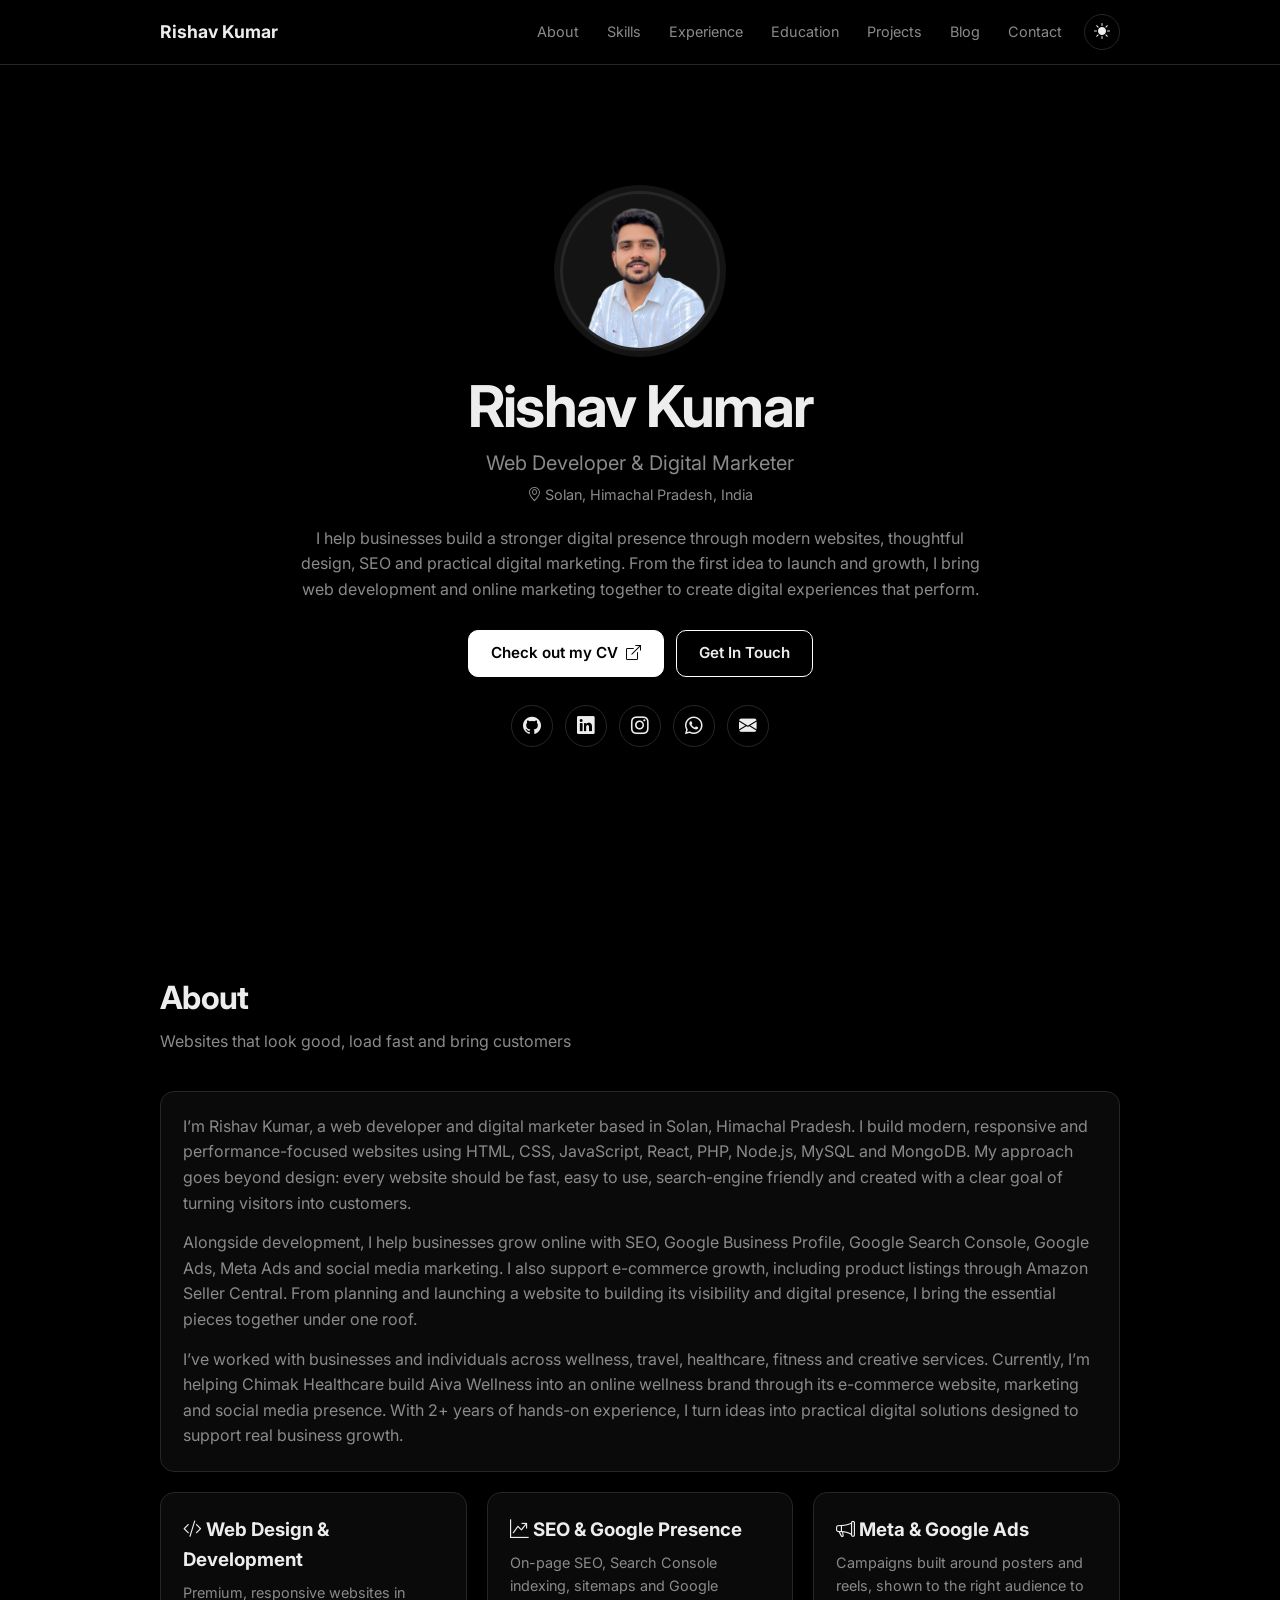
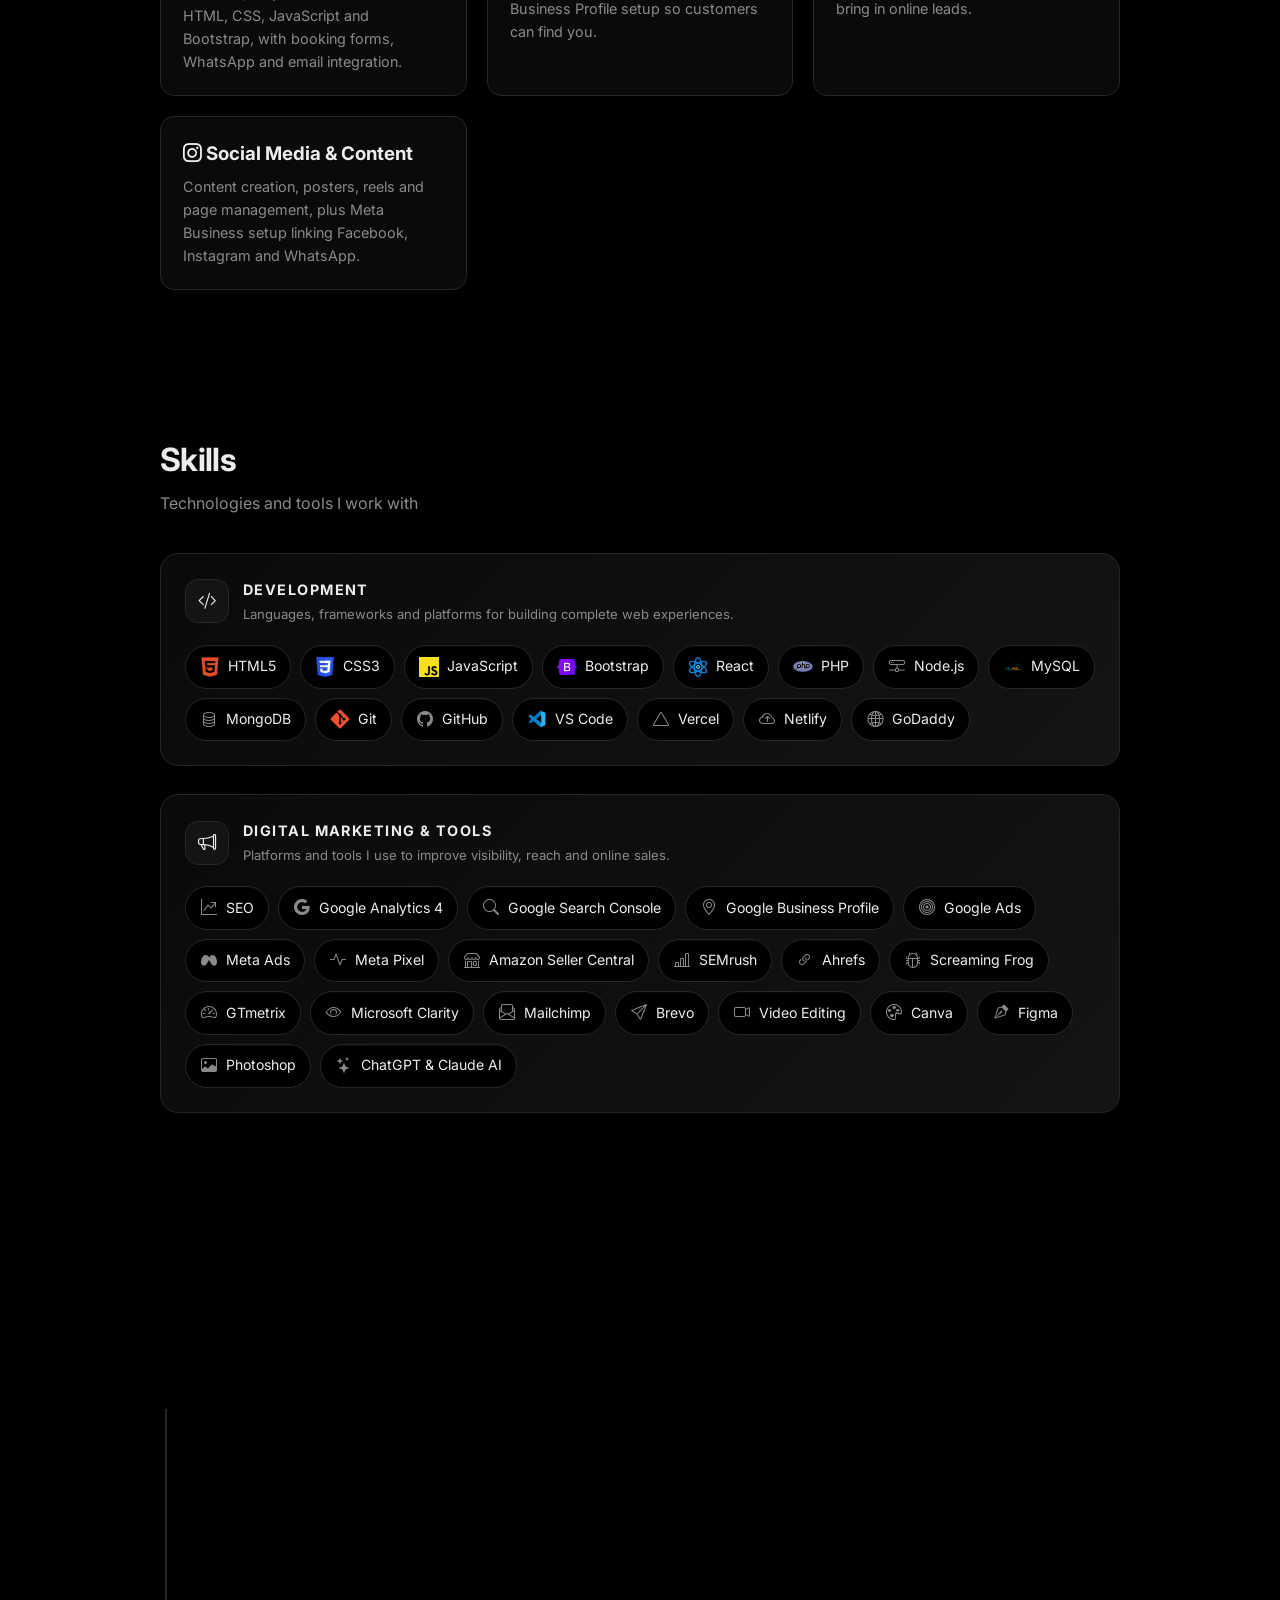
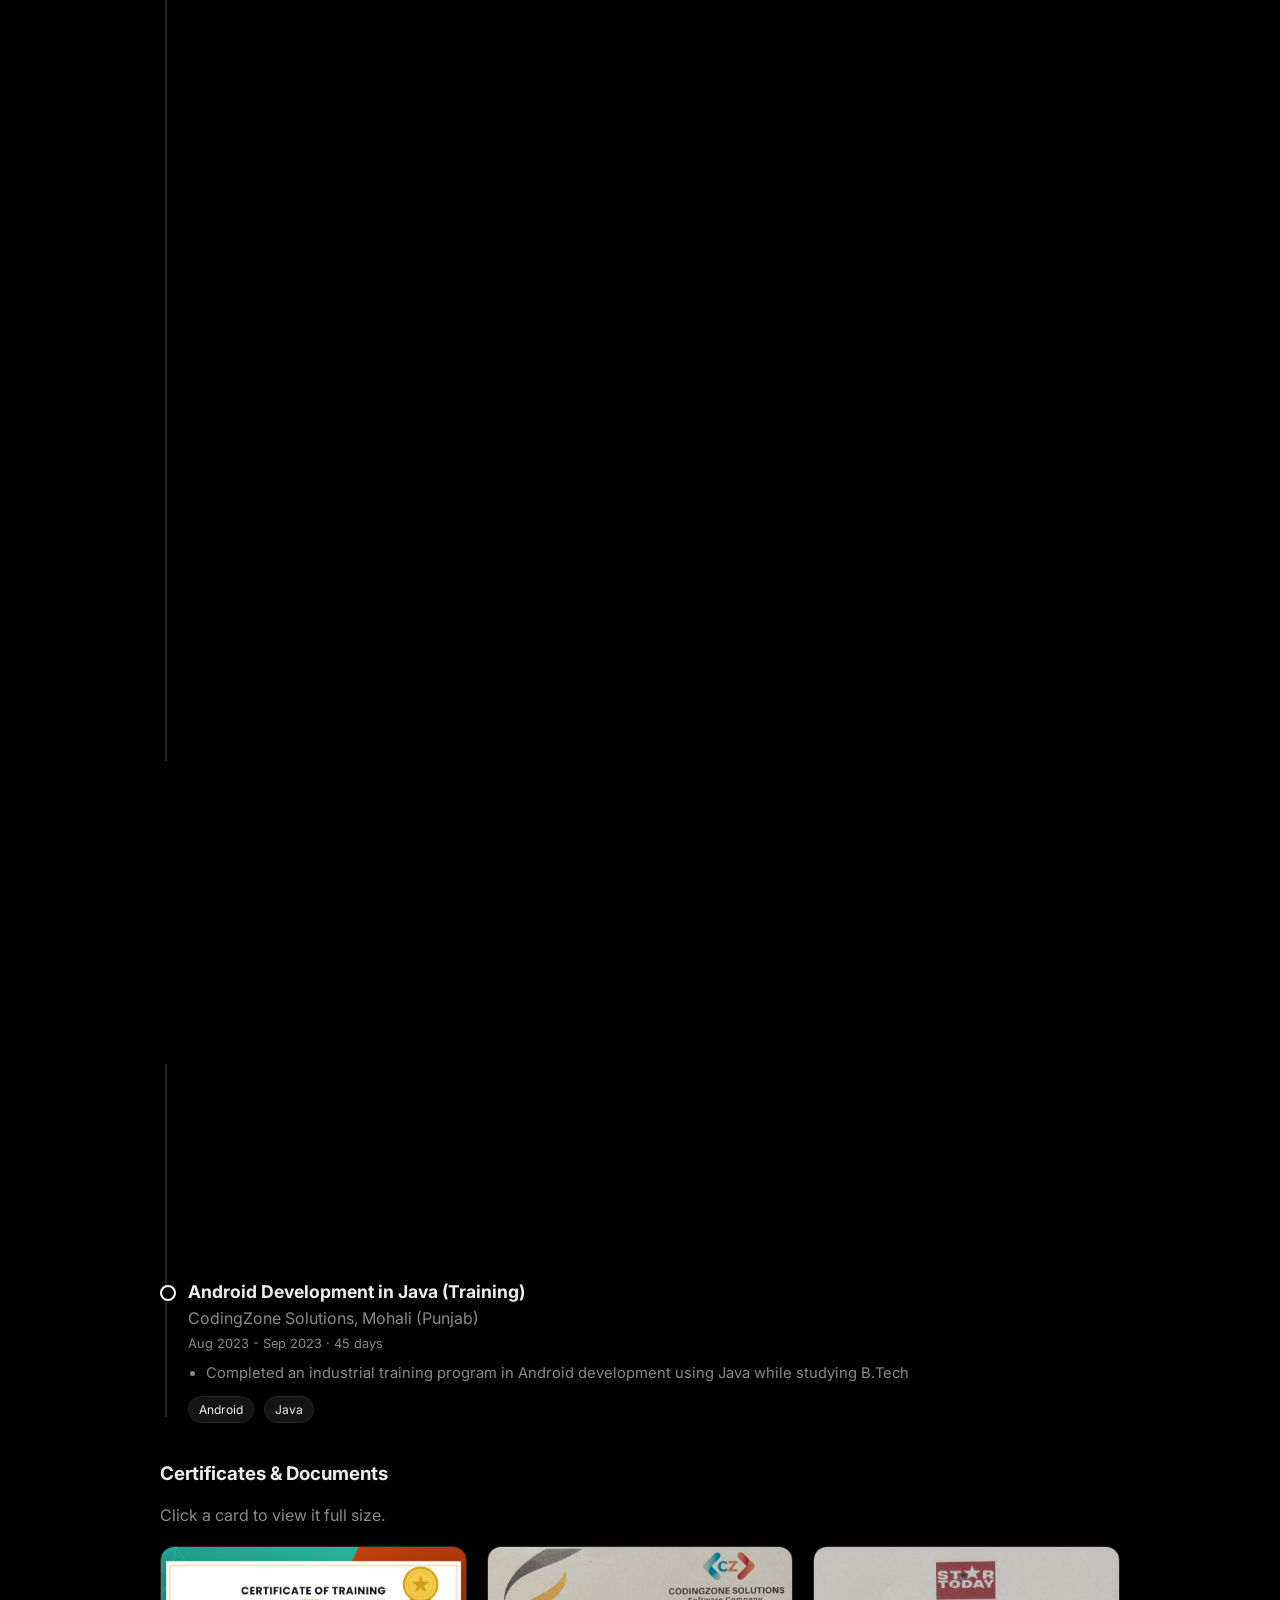
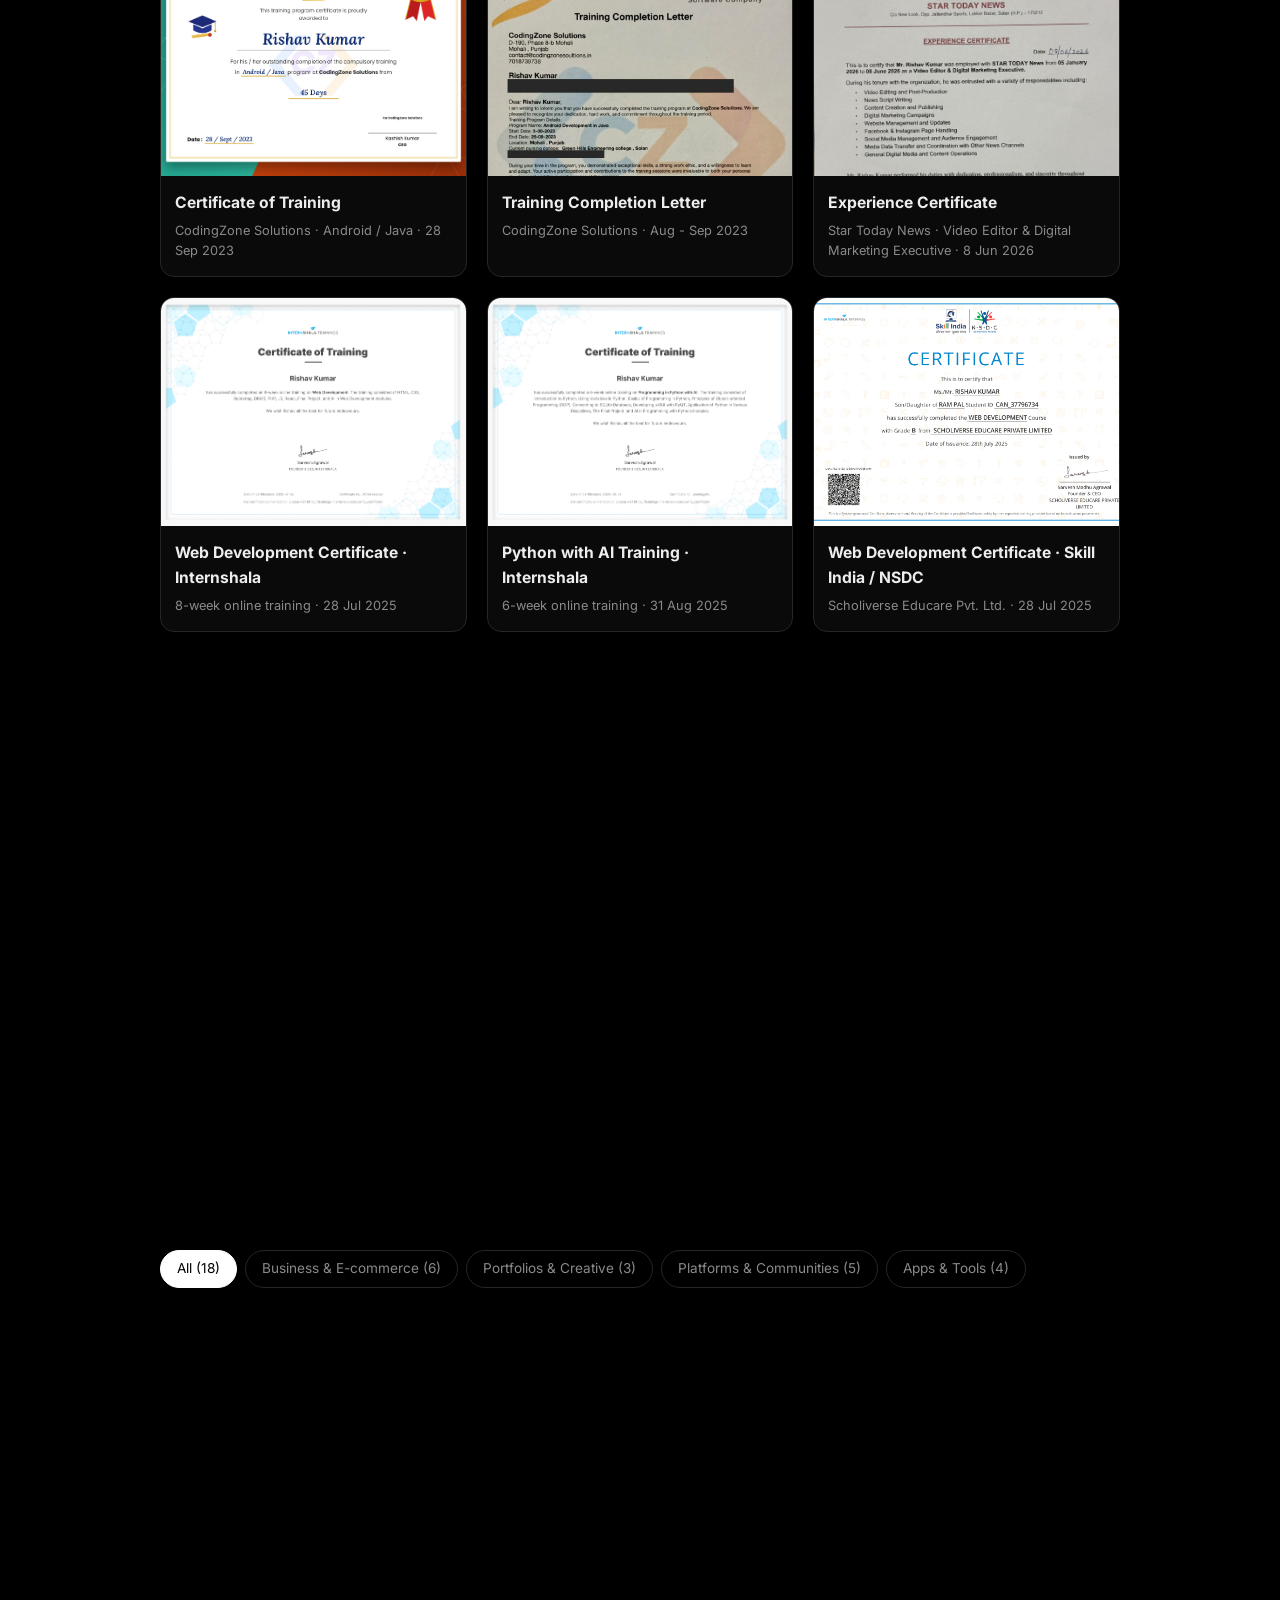
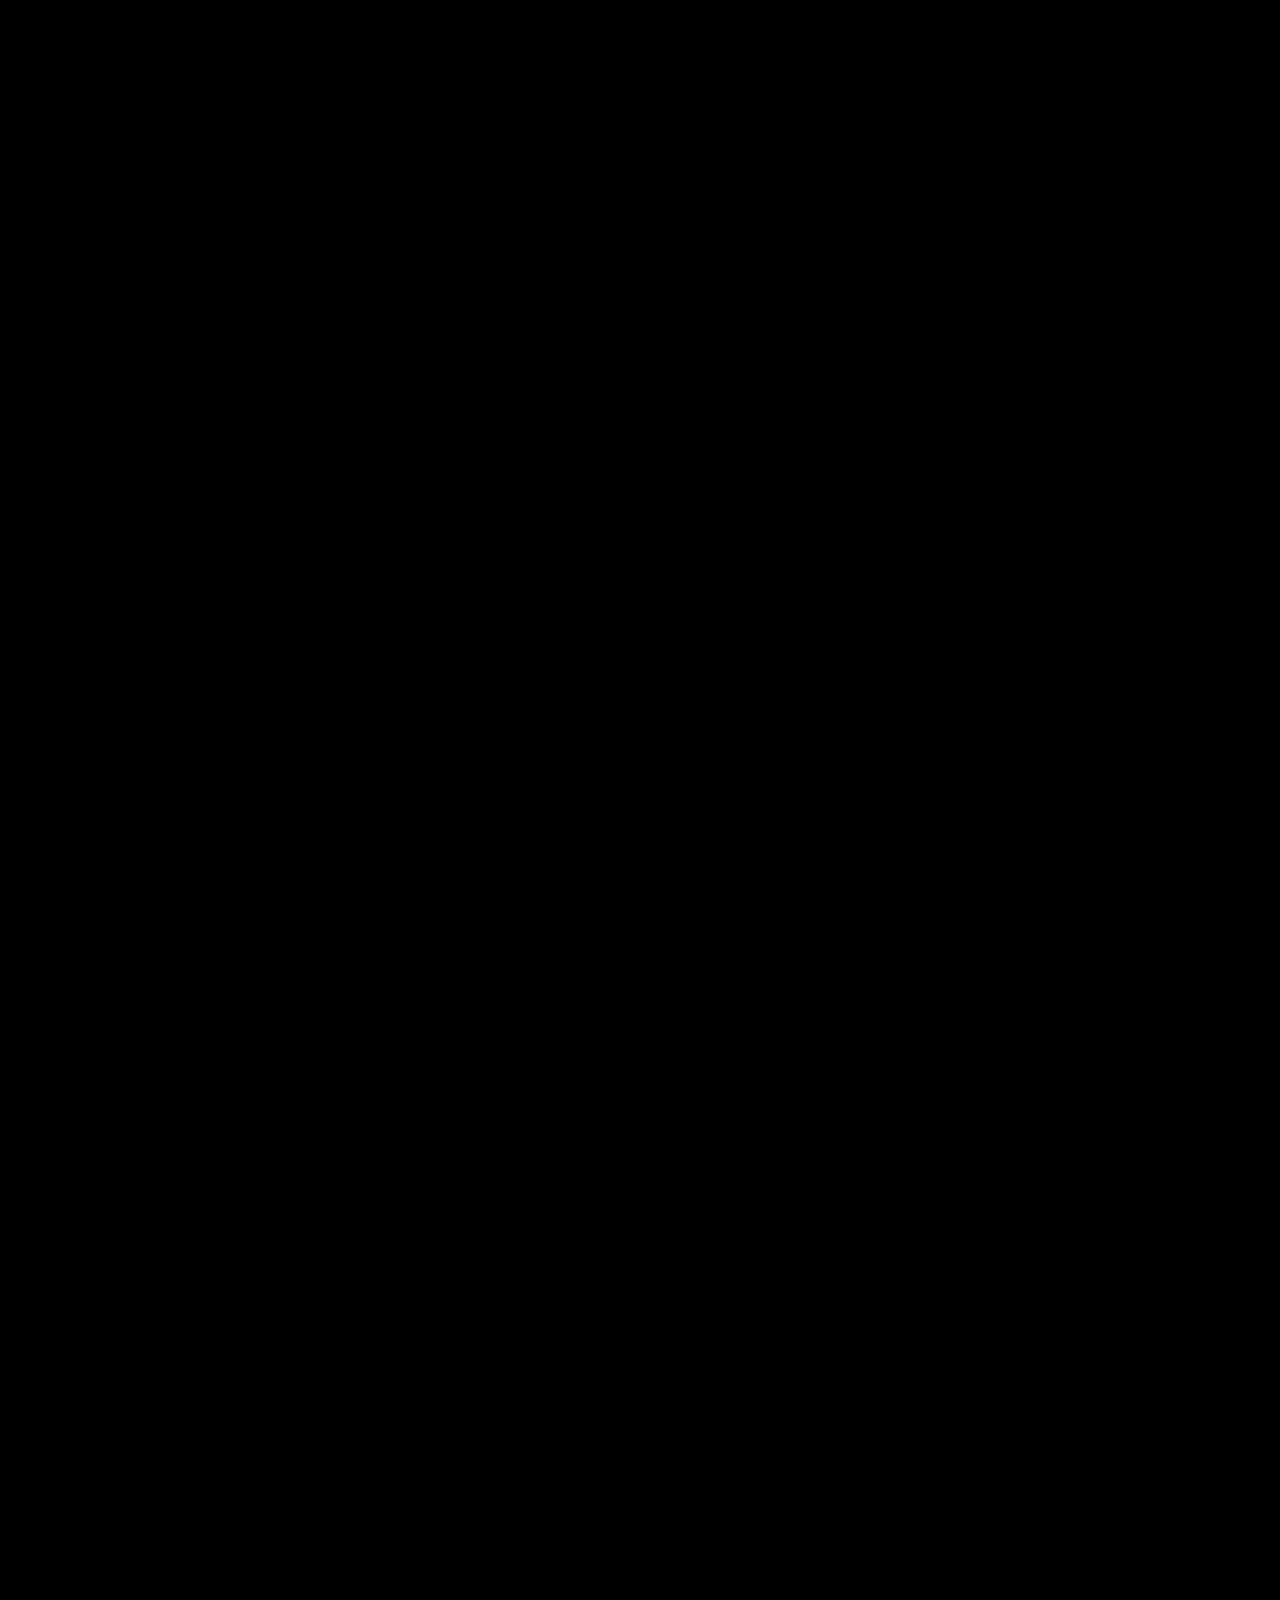
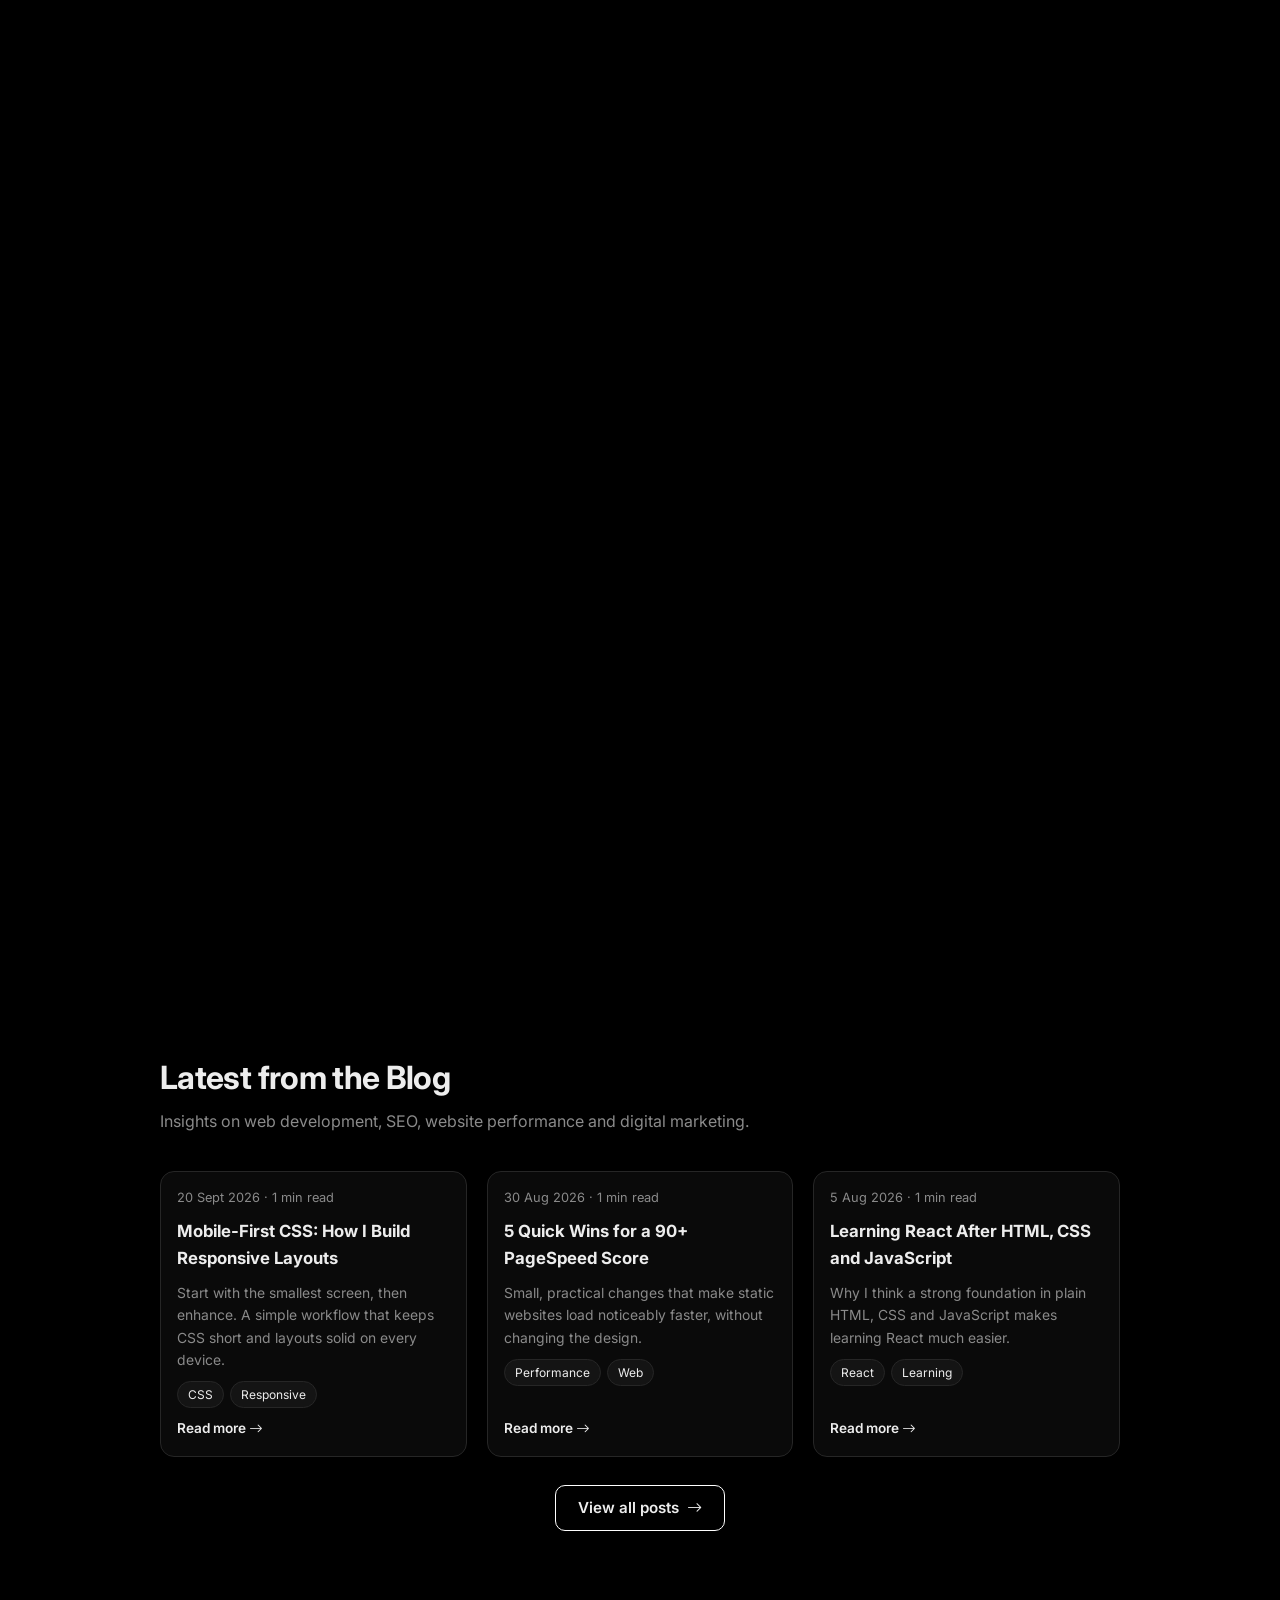
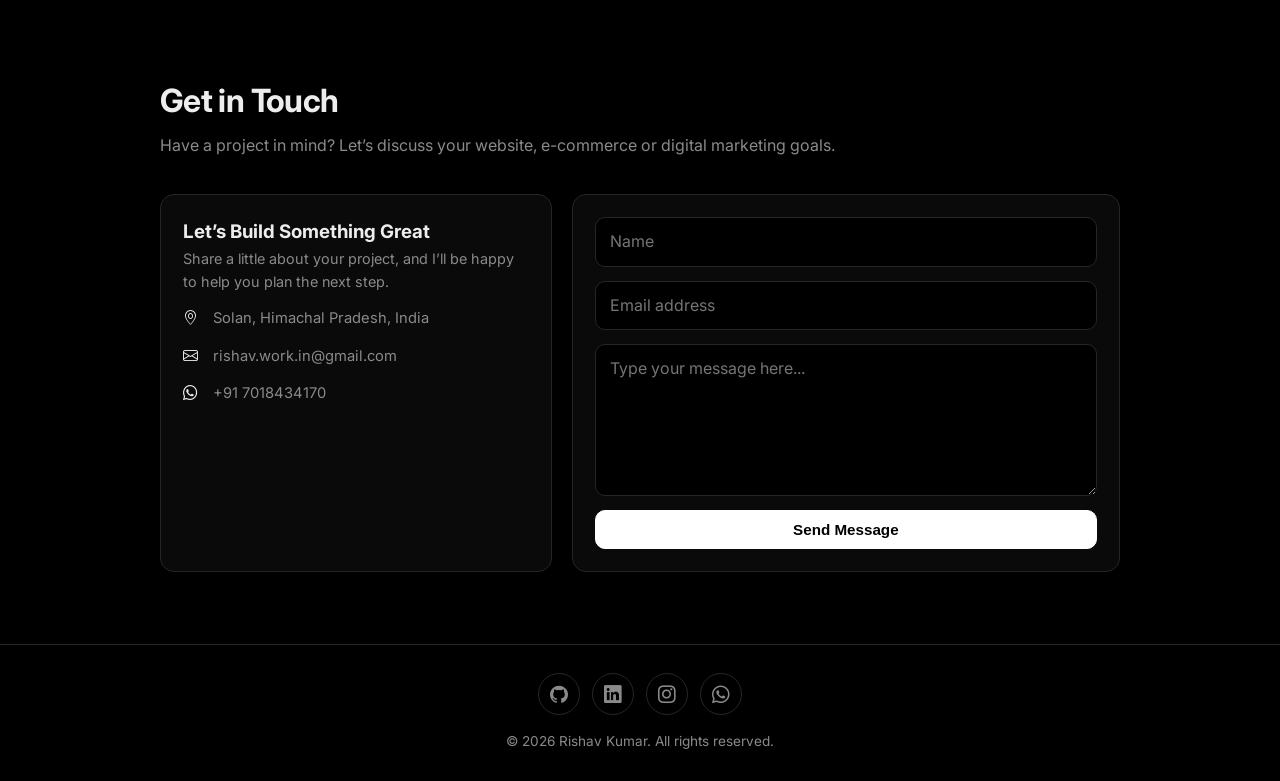
==== index.html @ fc3ae6fd "," ====
<!DOCTYPE html>
<html lang="en" data-theme="dark">
<head>
<meta charset="UTF-8">
<meta name="viewport" content="width=device-width, initial-scale=1">
<title>Rishav Kumar - Web Developer &amp; Digital Marketer</title>
<meta name="description" content="Rishav Kumar is a web developer and digital marketer in Solan, India, creating responsive websites, e-commerce stores, SEO strategies and digital campaigns that help businesses grow.">
<meta name="author" content="Rishav Kumar">
<meta property="og:title" content="Rishav Kumar - Web Developer &amp; Digital Marketer">
<meta property="og:description" content="Websites, SEO, Meta Ads and digital marketing for growing businesses. 15+ websites delivered with 90+ PageSpeed scores.">
<meta property="og:image" content="https://rishav-kumar-portfolio.netlify.app/imgs/portfolio-preview.png">
<meta property="og:type" content="website">
<link rel="icon" href="favicon.png">
<link rel="preconnect" href="https://fonts.googleapis.com">
<link href="https://fonts.googleapis.com/css2?family=Inter:wght@400;500;600;700&display=swap" rel="stylesheet">
<link rel="stylesheet" href="https://cdn.jsdelivr.net/npm/bootstrap-icons@1.13.1/font/bootstrap-icons.min.css">
<link rel="stylesheet" href="css/style.css">
</head>
<body>
<nav><div class="wrap">
  <a href="index.html" class="brand">Rishav Kumar</a>
  <div style="display:flex;gap:10px;align-items:center">
    <div class="links">
      <a href="index.html#about">About</a><a href="index.html#skills">Skills</a><a href="index.html#experience">Experience</a><a href="index.html#education">Education</a><a href="index.html#projects">Projects</a><a href="index.html#blog">Blog</a><a href="index.html#contact">Contact</a>
    </div>
    <button class="icon-btn" id="theme" aria-label="Toggle theme"></button>
    <button class="icon-btn burger" id="burger" aria-label="Menu"><i class="bi bi-list"></i></button>
  </div>
</div></nav>

<main>
<section id="home" class="hero"><div class="wrap">
  <img class="avatar rv" src="imgs/profile.png" alt="Rishav Kumar">
  <h1 class="rv">Rishav Kumar</h1>
  <p class="role rv">Web Developer &amp; Digital Marketer</p>
  <p class="loc rv"><i class="bi bi-geo-alt"></i> Solan, Himachal Pradesh, India</p>
  <p class="bio rv">I help businesses build a stronger digital presence through modern websites, thoughtful design, SEO and practical digital marketing. From the first idea to launch and growth, I bring web development and online marketing together to create digital experiences that perform.</p>
  <div class="btns rv"><a class="btn fill" href="pdf/Rishav_CV.pdf" target="_blank" rel="noopener">Check out my CV <i class="bi bi-box-arrow-up-right"></i></a><a class="btn" href="#contact">Get In Touch</a></div>
  <div class="socials rv">
    <a href="https://github.com/Rishabh0770" target="_blank" rel="noopener" title="GitHub"><i class="bi bi-github"></i></a>
    <a href="https://www.linkedin.com/in/rishabh-verma-0484r/" target="_blank" rel="noopener" title="LinkedIn"><i class="bi bi-linkedin"></i></a>
    <a href="https://www.instagram.com/rishav.kumar.o7/" target="_blank" rel="noopener" title="Instagram"><i class="bi bi-instagram"></i></a>
    <a href="https://wa.me/917018434170" target="_blank" rel="noopener" title="WhatsApp"><i class="bi bi-whatsapp"></i></a>
    <a href="mailto:rishav.work.in@gmail.com" title="Email"><i class="bi bi-envelope-fill"></i></a>
  </div>
</div></section>

<section id="about"><div class="wrap">
  <h2 class="title rv">About</h2><p class="sub rv">Websites that look good, load fast and bring customers</p>
  <div class="box rv"><p style="color:var(--mut)">I’m Rishav Kumar, a web developer and digital marketer based in Solan, Himachal Pradesh. I build modern, responsive and performance-focused websites using HTML, CSS, JavaScript, React, PHP, Node.js, MySQL and MongoDB. My approach goes beyond design: every website should be fast, easy to use, search-engine friendly and created with a clear goal of turning visitors into customers.</p>
  <p style="color:var(--mut);margin-top:14px">Alongside development, I help businesses grow online with SEO, Google Business Profile, Google Search Console, Google Ads, Meta Ads and social media marketing. I also support e-commerce growth, including product listings through Amazon Seller Central. From planning and launching a website to building its visibility and digital presence, I bring the essential pieces together under one roof.</p>
  <p style="color:var(--mut);margin-top:14px">I’ve worked with businesses and individuals across wellness, travel, healthcare, fitness and creative services. Currently, I’m helping Chimak Healthcare build Aiva Wellness into an online wellness brand through its e-commerce website, marketing and social media presence. With 2+ years of hands-on experience, I turn ideas into practical digital solutions designed to support real business growth.</p></div>
  <div class="grid rv" style="margin-top:20px">
    <div class="box"><h3><i class="bi bi-code-slash"></i> Web Design &amp; Development</h3><p style="color:var(--mut);font-size:.9rem;margin-top:6px">Premium, responsive websites in HTML, CSS, JavaScript and Bootstrap, with booking forms, WhatsApp and email integration.</p></div>
    <div class="box"><h3><i class="bi bi-graph-up-arrow"></i> SEO &amp; Google Presence</h3><p style="color:var(--mut);font-size:.9rem;margin-top:6px">On-page SEO, Search Console indexing, sitemaps and Google Business Profile setup so customers can find you.</p></div>
    <div class="box"><h3><i class="bi bi-megaphone"></i> Meta &amp; Google Ads</h3><p style="color:var(--mut);font-size:.9rem;margin-top:6px">Campaigns built around posters and reels, shown to the right audience to bring in online leads.</p></div>
    <div class="box"><h3><i class="bi bi-instagram"></i> Social Media &amp; Content</h3><p style="color:var(--mut);font-size:.9rem;margin-top:6px">Content creation, posters, reels and page management, plus Meta Business setup linking Facebook, Instagram and WhatsApp.</p></div>
  </div>
</div></section>

<section id="skills"><div class="wrap">
  <h2 class="title rv">Skills</h2><p class="sub rv">Technologies and tools I work with</p>
  <div class="skillgrp rv box"><div class="skill-heading"><span class="skill-icon"><i class="bi bi-code-slash"></i></span><div><h3>Development</h3><p>Languages, frameworks and platforms for building complete web experiences.</p></div></div><div class="chips">
    <span class="chip"><img src="assets/icons/html.webp" alt="">HTML5</span><span class="chip"><img src="assets/icons/css.svg" alt="">CSS3</span><span class="chip"><img src="assets/icons/js.png" alt="">JavaScript</span><span class="chip"><img src="assets/icons/bootstrap.png" alt="">Bootstrap</span><span class="chip"><img src="assets/icons/react.png" alt="">React</span><span class="chip"><img src="assets/icons/php.png" alt="">PHP</span><span class="chip"><i class="bi bi-hdd-network" aria-hidden="true"></i>Node.js</span><span class="chip"><img src="assets/icons/mysql.png" alt="">MySQL</span><span class="chip"><i class="bi bi-database" aria-hidden="true"></i>MongoDB</span><span class="chip"><img src="assets/icons/git.png" alt="">Git</span><span class="chip"><i class="bi bi-github" aria-hidden="true"></i>GitHub</span><span class="chip"><img src="assets/icons/vscode.png" alt="">VS Code</span><span class="chip"><i class="bi bi-triangle" aria-hidden="true"></i>Vercel</span><span class="chip"><i class="bi bi-cloud-arrow-up" aria-hidden="true"></i>Netlify</span><span class="chip"><i class="bi bi-globe2" aria-hidden="true"></i>GoDaddy</span>
  </div></div>
  <div class="skillgrp rv box"><div class="skill-heading"><span class="skill-icon"><i class="bi bi-megaphone"></i></span><div><h3>Digital Marketing &amp; Tools</h3><p>Platforms and tools I use to improve visibility, reach and online sales.</p></div></div><div class="chips">
    <span class="chip"><i class="bi bi-graph-up-arrow" aria-hidden="true"></i>SEO</span><span class="chip"><i class="bi bi-google" aria-hidden="true"></i>Google Analytics 4</span><span class="chip"><i class="bi bi-search" aria-hidden="true"></i>Google Search Console</span><span class="chip"><i class="bi bi-geo-alt" aria-hidden="true"></i>Google Business Profile</span><span class="chip"><i class="bi bi-bullseye" aria-hidden="true"></i>Google Ads</span><span class="chip"><i class="bi bi-meta" aria-hidden="true"></i>Meta Ads</span><span class="chip"><i class="bi bi-activity" aria-hidden="true"></i>Meta Pixel</span><span class="chip"><i class="bi bi-shop" aria-hidden="true"></i>Amazon Seller Central</span><span class="chip"><i class="bi bi-bar-chart-line" aria-hidden="true"></i>SEMrush</span><span class="chip"><i class="bi bi-link-45deg" aria-hidden="true"></i>Ahrefs</span><span class="chip"><i class="bi bi-bug" aria-hidden="true"></i>Screaming Frog</span><span class="chip"><i class="bi bi-speedometer2" aria-hidden="true"></i>GTmetrix</span><span class="chip"><i class="bi bi-eye" aria-hidden="true"></i>Microsoft Clarity</span><span class="chip"><i class="bi bi-envelope-paper" aria-hidden="true"></i>Mailchimp</span><span class="chip"><i class="bi bi-send" aria-hidden="true"></i>Brevo</span><span class="chip"><i class="bi bi-camera-video" aria-hidden="true"></i>Video Editing</span><span class="chip"><i class="bi bi-palette" aria-hidden="true"></i>Canva</span><span class="chip"><i class="bi bi-vector-pen" aria-hidden="true"></i>Figma</span><span class="chip"><i class="bi bi-image" aria-hidden="true"></i>Photoshop</span><span class="chip"><i class="bi bi-stars" aria-hidden="true"></i>ChatGPT &amp; Claude AI</span>
  </div></div>
</div></section>

<section id="experience"><div class="wrap">
  <h2 class="title rv">Work Experience</h2><p class="sub rv">2+ years building websites, digital brands and online growth for businesses</p>
  <div class="tl">
    <div class="tl-item rv"><h3>Web Developer &amp; Digital Marketing Specialist</h3><div class="org">Chimak Healthcare · Solan, Himachal Pradesh</div><div class="date">Jun 2026 - Present</div>
      <ul>
        <li>Building Aiva Wellness as a new online healthcare and wellness supplements brand, from digital foundations through launch and growth</li>
        <li>Developing the brand’s e-commerce website, including product-focused pages and a smooth, mobile-friendly shopping experience</li>
        <li>Leading digital marketing and brand presence across social media, Google Business Profile, SEO and online campaigns</li>
        <li>Managing end-to-end online business setup and coordinating the website, content and channels into one consistent customer experience</li>
      </ul>
      <div class="chips"><span class="chip sm">E-commerce Development</span><span class="chip sm">Brand Building</span><span class="chip sm">Healthcare &amp; Wellness</span><span class="chip sm">SEO</span><span class="chip sm">Social Media</span><span class="chip sm">Google Business Profile</span></div>
      <div class="btns" style="justify-content:flex-start;margin-top:14px"><a class="btn" style="padding:6px 14px;font-size:.82rem" href="https://chimak.in/" target="_blank" rel="noopener">Company Website <i class="bi bi-box-arrow-up-right"></i></a><a class="btn" style="padding:6px 14px;font-size:.82rem" href="https://share.google/h5WnQY8JnKgulMBYc" target="_blank" rel="noopener">Google Business Profile <i class="bi bi-box-arrow-up-right"></i></a></div>
    </div>
    <div class="tl-item rv"><h3>Web Developer &amp; Digital Marketer</h3><div class="org">Freelance · Solan, Himachal Pradesh</div><div class="date">2024 - Present</div>
      <ul>
        <li>Delivered 15+ responsive websites with 90+ PageSpeed scores for local and growing businesses using HTML5, CSS3, JavaScript &amp; Bootstrap</li>
        <li>Handle each project end to end: design, development, hosting, deployment, domain, SSL, plus WhatsApp, form and email integration</li>
        <li>Run SEO for client sites: on-page work, Google Search Console indexing and sitemaps, and Google Business Profile setup</li>
        <li>Create and run Meta Ads and Google Ads campaigns with posters and reels, targeting the right audience to generate online leads</li>
        <li>Set up Meta Business, linking Facebook, Instagram and WhatsApp Business, and manage clients' social media</li>
        <li>Manage an ongoing e-commerce build for Aiva Wellness: product pages, blogs, Amazon listings and AI-generated product imagery</li>
      </ul>
      <div class="chips"><span class="chip sm">Web Development</span><span class="chip sm">SEO</span><span class="chip sm">Meta Ads</span><span class="chip sm">Google Ads</span><span class="chip sm">Google Business</span><span class="chip sm">Social Media</span><span class="chip sm">WhatsApp Business</span><span class="chip sm">Search Console</span></div></div>
    <div class="tl-item rv"><h3>Video Editor &amp; Digital Marketing Executive</h3><div class="org"><a href="https://www.facebook.com/startodayhp/" target="_blank" rel="noopener">Star Today News <i class="bi bi-box-arrow-up-right"></i></a> · Solan, Himachal Pradesh</div><div class="date">Jan 2026 - Jun 2026</div>
      <ul>
        <li>Handled video editing and post-production, news script writing, and content creation and publishing</li>
        <li>Planned and ran digital marketing campaigns, and managed the channel's Facebook and Instagram pages</li>
        <li>Managed website updates and social media operations, growing audience engagement</li>
        <li>Coordinated media data transfer with other news channels and supported day-to-day digital media operations</li>
      </ul>
      <div class="chips"><span class="chip sm">Video Editing</span><span class="chip sm">Script Writing</span><span class="chip sm">Digital Marketing</span><span class="chip sm">Social Media</span><span class="chip sm">Website Management</span></div>
    </div>
  </div>
</div></section>

<section id="education"><div class="wrap">
  <h2 class="title rv">Education</h2><p class="sub rv">My academic background and qualifications</p>
  <div class="tl"><div class="tl-item rv"><h3>B.Tech in Computer Science &amp; Engineering</h3><div class="org">Himachal Pradesh Technical University (HPTU)</div><div class="date">2020 - 2024</div>
    <ul><li>Focus on Web Development &amp; Software Engineering · CGPA: 7.84/10</li><li>Mastered front-end technologies (HTML5, CSS3, JavaScript, Bootstrap) and built responsive web apps as academic projects</li><li>Learned Git version control and agile development</li></ul>
    <div class="chips"><span class="chip sm">Data Structures</span><span class="chip sm">Algorithms</span><span class="chip sm">DBMS</span><span class="chip sm">Operating Systems</span><span class="chip sm">Web Technologies</span></div></div>
  <div class="tl-item rv"><h3>Android Development in Java (Training)</h3><div class="org">CodingZone Solutions, Mohali (Punjab)</div><div class="date">Aug 2023 - Sep 2023 · 45 days</div>
    <ul><li>Completed an industrial training program in Android development using Java while studying B.Tech</li></ul>
    <div class="chips"><span class="chip sm">Android</span><span class="chip sm">Java</span></div></div>
  </div>
  <h3 class="rv" style="margin:36px 0 14px">Certificates &amp; Documents</h3>
  <p class="sub rv" style="margin:0 0 18px">Click a card to view it full size.</p>
  <div class="grid certs">
    <button class="card cert rv" data-doc="certificate-of-training"><span class="im"><img src="certs/certificate-of-training.jpg" alt="Certificate of Training, CodingZone Solutions" loading="lazy"></span><span class="bd"><h3>Certificate of Training</h3><span class="meta">CodingZone Solutions · Android / Java · 28 Sep 2023</span></span></button>
    <button class="card cert rv" data-doc="training-completion-letter"><span class="im"><img src="certs/training-completion-letter.jpg" alt="Training Completion Letter, CodingZone Solutions" loading="lazy"></span><span class="bd"><h3>Training Completion Letter</h3><span class="meta">CodingZone Solutions · Aug - Sep 2023</span></span></button>
    <button class="card cert rv" data-doc="experience-certificate"><span class="im"><img src="certs/experience-certificate.jpg" alt="Experience Certificate, Star Today News" loading="lazy"></span><span class="bd"><h3>Experience Certificate</h3><span class="meta">Star Today News · Video Editor &amp; Digital Marketing Executive · 8 Jun 2026</span></span></button>
    <button class="card cert rv" data-doc="internshala-web-development"><span class="im"><img src="certs/Internshala_Web_Development_Certificate.png" alt="Internshala Certificate of Training in Web Development, issued 28 July 2025" loading="lazy"></span><span class="bd"><h3>Web Development Certificate · Internshala</h3><span class="meta">8-week online training · 28 Jul 2025</span></span></button>
    <button class="card cert rv" data-doc="internshala-python"><span class="im"><img src="certs/Internshala_Python_Certificate.png" alt="Internshala Certificate of Training in Programming in Python with AI, issued 31 August 2025" loading="lazy"></span><span class="bd"><h3>Python with AI Training · Internshala</h3><span class="meta">6-week online training · 31 Aug 2025</span></span></button>
    <button class="card cert rv" data-doc="skillindia-web-development"><span class="im"><img src="certs/SkillIndia_NSDC_Web_Development_Certificate.png" alt="Skill India and NSDC certificate for Web Development, issued 28 July 2025" loading="lazy"></span><span class="bd"><h3>Web Development Certificate · Skill India / NSDC</h3><span class="meta">Scholiverse Educare Pvt. Ltd. · 28 Jul 2025</span></span></button>
    <button class="card cert rv" data-doc="skillindia-python"><span class="im"><img src="certs/SkillIndia_NSDC_Python_Certificate.png" alt="Skill India and NSDC certificate for Programming with Python, issued 31 August 2025" loading="lazy"></span><span class="bd"><h3>Programming with Python · Skill India / NSDC</h3><span class="meta">Scholiverse Educare Pvt. Ltd. · 31 Aug 2025</span></span></button>
    <button class="card cert rv" data-doc="coursera-wordpress"><span class="im"><img src="certs/Coursera_WordPress_Certificate.png" alt="Coursera Project Certificate for Build a free website with WordPress, issued 22 July 2025" loading="lazy"></span><span class="bd"><h3>Build a Free Website with WordPress · Coursera</h3><span class="meta">Project Certificate · 22 Jul 2025</span></span></button>
  </div>
</div></section>

<section id="projects"><div class="wrap">
  <h2 class="title rv">Projects</h2><p class="sub rv">Selected website development and e-commerce projects for businesses and growing brands.</p>
  <div class="filters" id="filters"></div>
  <div class="grid" id="grid"></div>
</div></section>

<section id="blog"><div class="wrap">
  <h2 class="title rv">Latest from the Blog</h2><p class="sub rv">Insights on web development, SEO, website performance and digital marketing.</p>
  <div class="grid" id="latest"></div>
  <div class="btns rv"><a class="btn" href="blog.html">View all posts <i class="bi bi-arrow-right"></i></a></div>
</div></section>

<section id="contact"><div class="wrap">
  <h2 class="title rv">Get in Touch</h2><p class="sub rv">Have a project in mind? Let’s discuss your website, e-commerce or digital marketing goals.</p>
  <div class="contact">
    <div class="box rv"><h3>Let’s Build Something Great</h3><p style="color:var(--mut);font-size:.9rem">Share a little about your project, and I’ll be happy to help you plan the next step.</p>
      <ul class="info">
        <li><i class="bi bi-geo-alt"></i>Solan, Himachal Pradesh, India</li>
        <li><i class="bi bi-envelope"></i><a href="mailto:rishav.work.in@gmail.com">rishav.work.in@gmail.com</a></li>
        <li><i class="bi bi-whatsapp"></i><a href="https://wa.me/917018434170">+91 7018434170</a></li>
      </ul></div>
    <div class="box rv"><form action="https://formspree.io/f/xovlqkoa" method="POST">
      <input type="text" name="name" placeholder="Name" required>
      <input type="email" name="email" placeholder="Email address" required>
      <textarea name="message" rows="5" placeholder="Type your message here..." required></textarea>
      <button class="btn fill" type="submit" style="justify-content:center">Send Message</button>
    </form></div>
  </div>
</div></section>
</main>

<footer><div class="wrap">
  <div class="socials">
    <a href="https://github.com/Rishabh0770" target="_blank" rel="noopener"><i class="bi bi-github"></i></a>
    <a href="https://www.linkedin.com/in/rishabh-verma-0484r/" target="_blank" rel="noopener"><i class="bi bi-linkedin"></i></a>
    <a href="https://www.instagram.com/rishav.kumar.o7/" target="_blank" rel="noopener"><i class="bi bi-instagram"></i></a>
    <a href="https://wa.me/917018434170" target="_blank" rel="noopener"><i class="bi bi-whatsapp"></i></a>
  </div>
  © <span id="yr"></span> Rishav Kumar. All rights reserved.
</div></footer>
<div class="lb" id="lb" hidden><button class="icon-btn lb-x" id="lbx" aria-label="Close"><i class="bi bi-x-lg"></i></button><img id="lbimg" alt=""></div>
<script src="js/projects.js"></script>
<script src="js/blog.js"></script>
<script src="js/common.js"></script>
<script src="js/main.js"></script>
</body>
</html>
---- css/style.css ----
:root{--bg:#000;--card:#0a0a0a;--fg:#ededed;--mut:#8a8a8a;--bd:#262626;--acc:#fff;--chip:#141414;--glass:rgba(0,0,0,.7)}
[data-theme=light]{--bg:#fff;--card:#fafafa;--fg:#111;--mut:#666;--bd:#e5e5e5;--acc:#000;--chip:#f1f1f1;--glass:rgba(255,255,255,.75)}
*{box-sizing:border-box;margin:0;padding:0}html{scroll-behavior:smooth;scroll-padding-top:80px}
body{font-family:Inter,system-ui,sans-serif;background:var(--bg);color:var(--fg);line-height:1.6;transition:background .3s,color .3s;-webkit-font-smoothing:antialiased}
a{color:inherit;text-decoration:none}ul{list-style:none}img{max-width:100%;display:block}
.wrap{max-width:1000px;margin:0 auto;padding:0 20px}
section{padding:72px 0}
h2.title{font-size:2rem;font-weight:700;letter-spacing:-.02em}
.sub{color:var(--mut);margin:6px 0 36px}
/* nav */
nav{position:fixed;top:0;left:0;right:0;z-index:50;background:var(--glass);backdrop-filter:blur(12px);border-bottom:1px solid var(--bd)}
nav .wrap{display:flex;align-items:center;justify-content:space-between;height:64px}
.brand{font-weight:700;font-size:1.1rem}
.links{display:flex;gap:4px;align-items:center}
.links a{padding:6px 12px;border-radius:8px;font-size:.9rem;color:var(--mut);transition:.2s}
.links a:hover,.links a.active{color:var(--fg);background:var(--chip)}
.icon-btn{background:none;border:1px solid var(--bd);color:var(--fg);width:36px;height:36px;border-radius:50%;cursor:pointer;font-size:1rem;display:grid;place-items:center;transition:.2s}
.icon-btn:hover{background:var(--chip)}
.burger{display:none}
/* hero */
.hero{min-height:100vh;display:flex;align-items:center;padding-top:110px;text-align:center}
.avatar{width:160px;height:160px;border-radius:50%;object-fit:cover;object-position:top;margin:0 auto 24px;border:3px solid var(--bd);background:var(--chip);box-shadow:0 0 0 6px var(--chip)}
.hero h1{font-size:clamp(2.2rem,6vw,3.6rem);letter-spacing:-.03em;line-height:1.1}
.role{font-size:1.25rem;color:var(--mut);margin-top:8px}
.loc{color:var(--mut);font-size:.9rem;margin-top:4px}
.hero p.bio{max-width:680px;margin:20px auto 0;color:var(--mut)}
.btns{display:flex;gap:12px;justify-content:center;flex-wrap:wrap;margin-top:28px}
.btn{padding:10px 22px;border-radius:10px;font-weight:600;font-size:.95rem;border:1px solid var(--acc);transition:.25s;cursor:pointer;display:inline-flex;gap:8px;align-items:center;background:none;color:var(--fg)}
.btn.fill{background:var(--acc);color:var(--bg)}.btn:hover{transform:translateY(-2px);opacity:.85}
.socials{display:flex;gap:12px;justify-content:center;margin-top:28px}
.socials a{width:42px;height:42px;border-radius:50%;border:1px solid var(--bd);display:grid;place-items:center;font-size:1.1rem;transition:.25s}
.socials a:hover{background:var(--acc);color:var(--bg);transform:translateY(-3px)}
/* chips */
.chips{display:flex;flex-wrap:wrap;gap:10px}
.chip{display:inline-flex;align-items:center;gap:8px;padding:8px 14px;border:1px solid var(--bd);background:var(--card);border-radius:999px;font-size:.88rem;transition:.25s}
.chip:hover{transform:translateY(-3px);border-color:var(--acc)}
.chip img{width:20px;height:20px;object-fit:contain}
.chip.sm{padding:3px 10px;font-size:.75rem;background:var(--chip)}
.skillgrp{margin-bottom:28px}.skillgrp h3{font-size:.8rem;text-transform:uppercase;letter-spacing:.1em;color:var(--mut);margin-bottom:12px}
.skillgrp.box{position:relative;padding:24px;border-radius:18px;background:linear-gradient(135deg,var(--card),var(--chip));box-shadow:0 16px 40px rgba(0,0,0,.12);transition:transform .3s,border-color .3s,box-shadow .3s}
.skillgrp.box:hover{transform:translateY(-4px);border-color:var(--mut);box-shadow:0 20px 48px rgba(0,0,0,.2)}
.skill-heading{display:flex;align-items:center;gap:14px;margin-bottom:20px}
.skill-heading>div{min-width:0}
.skill-heading .skill-icon{width:44px;height:44px;flex:0 0 44px;display:grid;place-items:center;border:1px solid var(--bd);border-radius:13px;background:var(--chip);font-size:1.15rem}
.skill-heading h3{margin:0 0 3px;color:var(--fg);font-size:.9rem}
.skill-heading p{color:var(--mut);font-size:.82rem}
.skillgrp .chips{gap:9px}
.skillgrp .chip{background:var(--bg);box-shadow:inset 0 1px rgba(255,255,255,.025)}
.skillgrp .chip>i{width:18px;text-align:center;color:var(--mut);font-size:1rem}
.skillgrp .chip:hover>i{color:var(--fg)}
/* timeline */
.tl{position:relative;padding-left:28px}.tl:before{content:"";position:absolute;left:5px;top:6px;bottom:6px;width:2px;background:var(--bd)}
.tl-item{position:relative;margin-bottom:28px}
.tl-item:before{content:"";position:absolute;left:-28px;top:7px;width:12px;height:12px;border-radius:50%;background:var(--bg);border:2px solid var(--acc)}
.tl-item h3{font-size:1.1rem}.tl-item .org{color:var(--mut)}.tl-item .date{font-size:.8rem;color:var(--mut);margin:2px 0 8px}
.tl-item ul{list-style:disc;padding-left:18px;color:var(--mut);font-size:.92rem;margin-bottom:10px}
/* projects */
.filters{display:flex;flex-wrap:wrap;gap:8px;margin-bottom:28px}
.filters button{padding:7px 16px;border-radius:999px;border:1px solid var(--bd);background:none;color:var(--mut);cursor:pointer;font:inherit;font-size:.85rem;transition:.2s}
.filters button.on,.filters button:hover{background:var(--acc);color:var(--bg);border-color:var(--acc)}
.grid{display:grid;grid-template-columns:repeat(auto-fill,minmax(290px,1fr));gap:20px}
.card{background:var(--card);border:1px solid var(--bd);border-radius:14px;overflow:hidden;display:flex;flex-direction:column;transition:.3s}
.card:hover{transform:translateY(-6px);border-color:var(--mut);box-shadow:0 12px 30px rgba(0,0,0,.25)}
.card .im{aspect-ratio:16/10;overflow:hidden;background:var(--chip)}
.card .im img{width:100%;height:100%;object-fit:cover;object-position:top;transition:transform .5s}.card:hover .im img{transform:scale(1.06)}
.card .bd{padding:16px;display:flex;flex-direction:column;gap:10px;flex:1}
.card h3{font-size:1.05rem;display:flex;align-items:center;gap:8px}
.card p{color:var(--mut);font-size:.87rem;display:-webkit-box;-webkit-line-clamp:4;-webkit-box-orient:vertical;overflow:hidden}
.card .chips{gap:6px}.card .ft{margin-top:auto;display:flex;gap:14px;font-size:.85rem;font-weight:600}.card .ft a:hover{text-decoration:underline}
.badge{font-size:.65rem;padding:2px 8px;border-radius:99px;background:var(--acc);color:var(--bg)}
/* cert + contact */
.box{background:var(--card);border:1px solid var(--bd);border-radius:14px;padding:22px}
.contact{display:grid;grid-template-columns:1fr 1.4fr;gap:20px}
.contact .info li{display:flex;gap:12px;align-items:center;margin:14px 0;color:var(--mut);font-size:.92rem;word-break:break-all}.contact .info i{color:var(--fg);width:18px}
form{display:flex;flex-direction:column;gap:14px}
input,textarea{width:100%;padding:11px 14px;border-radius:10px;border:1px solid var(--bd);background:var(--bg);color:var(--fg);font:inherit;outline:none;transition:.2s}
input:focus,textarea:focus{border-color:var(--acc)}
footer{border-top:1px solid var(--bd);padding:28px 0;text-align:center;color:var(--mut);font-size:.85rem}
footer .socials{margin:0 0 16px}
/* reveal */
.rv{opacity:0;transform:translateY(28px);transition:opacity .7s,transform .7s}.rv.in{opacity:1;transform:none}
@media(max-width:760px){
 .burger{display:grid}.links{position:absolute;top:64px;left:0;right:0;flex-direction:column;align-items:stretch;background:var(--bg);border-bottom:1px solid var(--bd);padding:10px 20px;display:none}
 .links.open{display:flex}.contact{grid-template-columns:1fr}section{padding:56px 0}}
@media(prefers-reduced-motion:reduce){.rv{transition:none;opacity:1;transform:none}html{scroll-behavior:auto}}
@media(prefers-reduced-motion:reduce){.skillgrp.box,.chip{transition:none}.skillgrp.box:hover,.chip:hover{transform:none}}
/* sub pages */
.subpage{padding:110px 0 60px;min-height:80vh}
.back{display:inline-flex;gap:6px;align-items:center;color:var(--mut);font-size:.9rem;margin-bottom:20px;transition:.2s}.back:hover{color:var(--fg);transform:translateX(-3px)}
.pg-title{font-size:clamp(1.8rem,5vw,2.8rem);letter-spacing:-.02em;line-height:1.15}
.meta{color:var(--mut);font-size:.8rem}
.card h3 a:hover{text-decoration:underline}.card a.im{display:block}
.shot{border:1px solid var(--bd);border-radius:14px;overflow:hidden;background:var(--card);margin-bottom:32px}
.shot .dots{display:flex;gap:6px;padding:10px 14px;border-bottom:1px solid var(--bd)}.shot .dots i{width:10px;height:10px;border-radius:50%;background:var(--bd)}
.shot img{width:100%;max-height:560px;object-fit:cover;object-position:top}
.detail{display:grid;grid-template-columns:1.6fr 1fr;gap:28px;align-items:start}
.detail h2{font-size:1.2rem;margin:0 0 10px}.lead{color:var(--mut);margin-bottom:16px}
.feat{list-style:disc;padding-left:20px;color:var(--mut)}.feat li{margin-bottom:6px}
.box dl dt{font-size:.75rem;text-transform:uppercase;letter-spacing:.08em;color:var(--mut);margin-top:14px}.box dl dd{margin-top:4px}
.stack{display:flex;flex-direction:column;gap:10px;margin-top:22px}.stack .btn{justify-content:center}
.pn{display:grid;grid-template-columns:1fr 1fr;gap:16px;margin-top:48px}
.pn a{border:1px solid var(--bd);border-radius:12px;padding:14px 16px;background:var(--card);transition:.25s;font-weight:600}.pn a:hover{border-color:var(--acc);transform:translateY(-3px)}
.pn small{display:block;color:var(--mut);font-weight:400;font-size:.78rem;margin-bottom:2px}
.post{max-width:720px;margin:0 auto}
.prose{font-size:1.05rem}.prose p{color:var(--mut);margin-bottom:18px}.prose h2{font-size:1.4rem;margin:34px 0 12px}
.prose code{background:var(--chip);padding:2px 6px;border-radius:6px;font-size:.88em}
.prose pre{background:var(--card);border:1px solid var(--bd);border-radius:12px;padding:16px;overflow-x:auto;margin-bottom:20px}.prose pre code{background:none;padding:0}
.prose b{color:var(--fg)}.prose ul{list-style:disc;padding-left:22px;color:var(--mut);margin-bottom:18px}
@media(max-width:760px){.detail{grid-template-columns:1fr}.pn{grid-template-columns:1fr}.pn a[style]{text-align:left!important}.subpage{padding-top:96px}}
/* certificates + lightbox */
.certs{grid-template-columns:repeat(auto-fill,minmax(230px,1fr))}
button.cert{cursor:pointer;text-align:left;font:inherit;color:inherit;padding:0}
button.cert .im{display:block;aspect-ratio:4/3;overflow:hidden;background:var(--chip)}
button.cert .im img{width:100%;height:100%;object-fit:cover;object-position:top}
button.cert .bd{display:flex;flex-direction:column;gap:6px;padding:14px}
button.cert h3{font-size:.98rem}
.lb{position:fixed;inset:0;z-index:100;background:rgba(0,0,0,.88);display:flex;align-items:center;justify-content:center;padding:20px;overflow:auto;cursor:zoom-out}
.lb[hidden]{display:none}.lb img{max-width:min(960px,100%);max-height:100%;width:auto;height:auto;object-fit:contain;border-radius:8px;background:#fff}
.lb-x{position:fixed;top:16px;right:16px;background:var(--bg)}
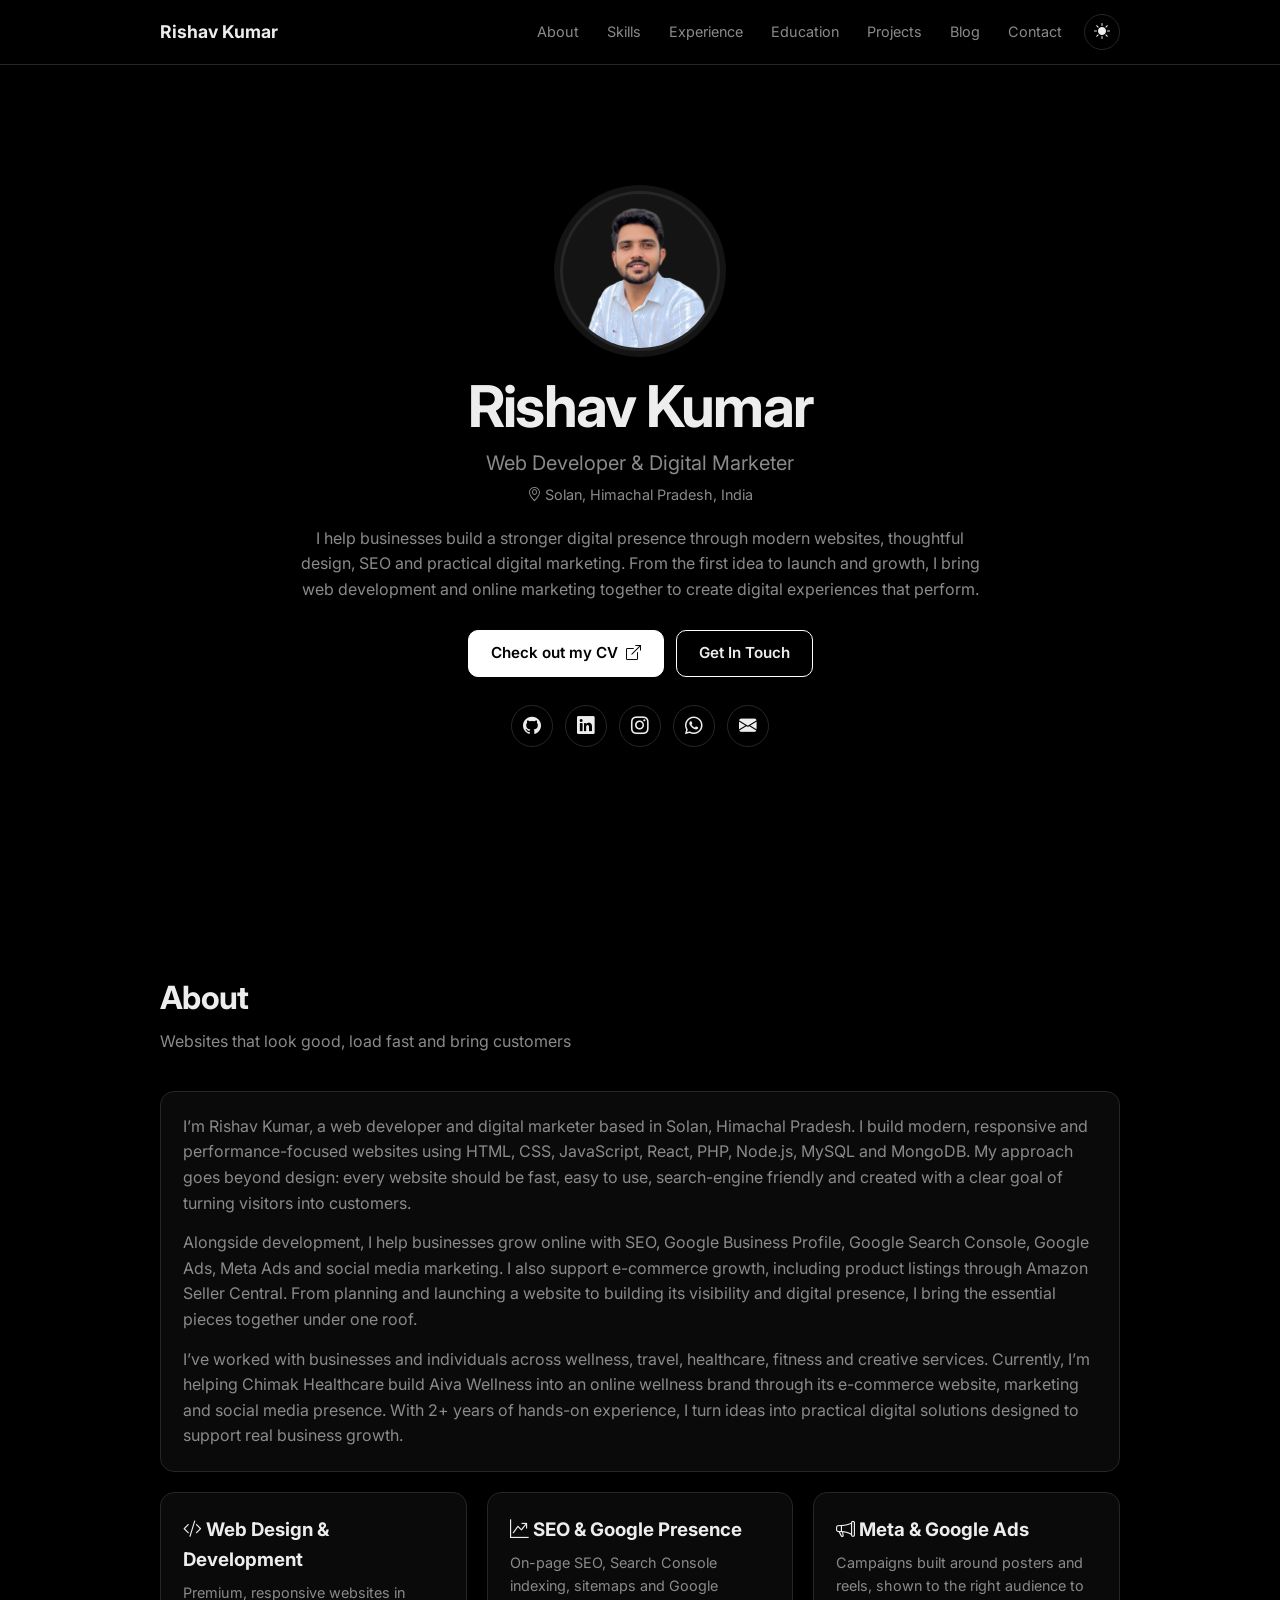
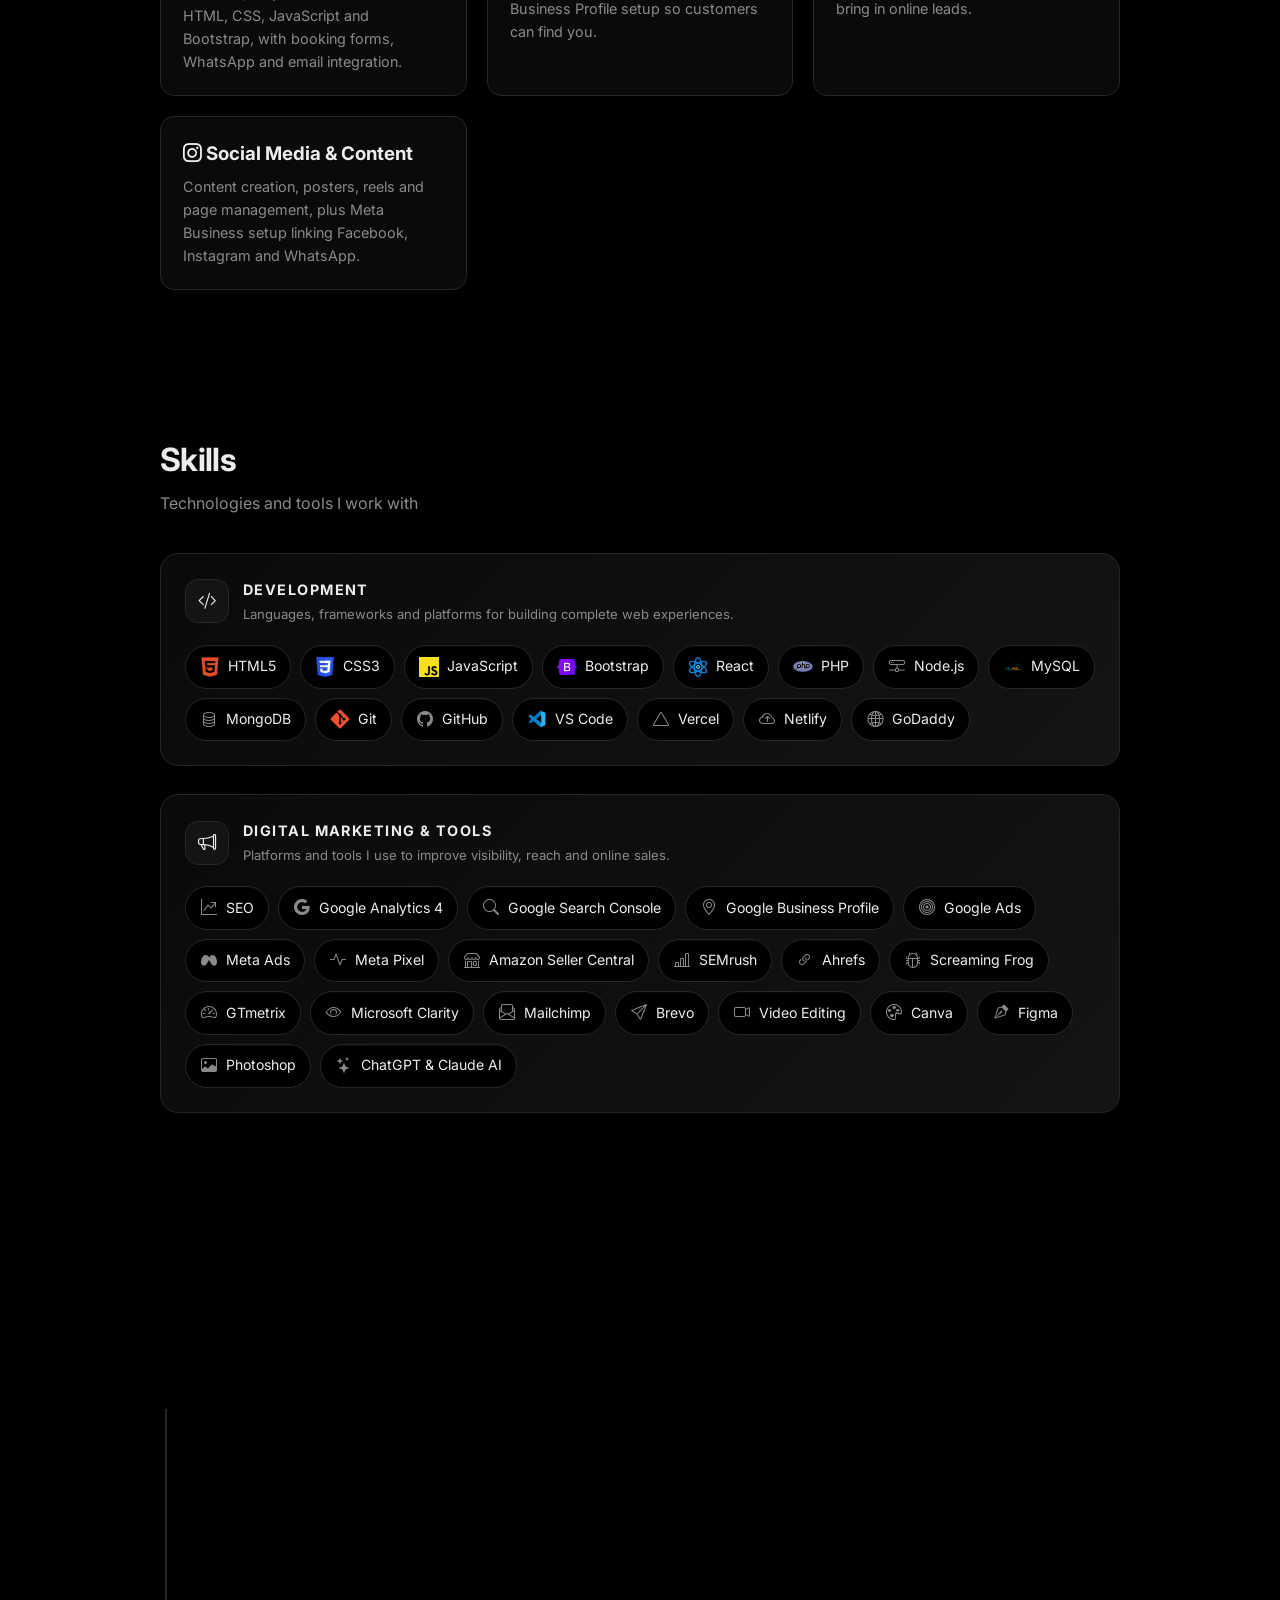
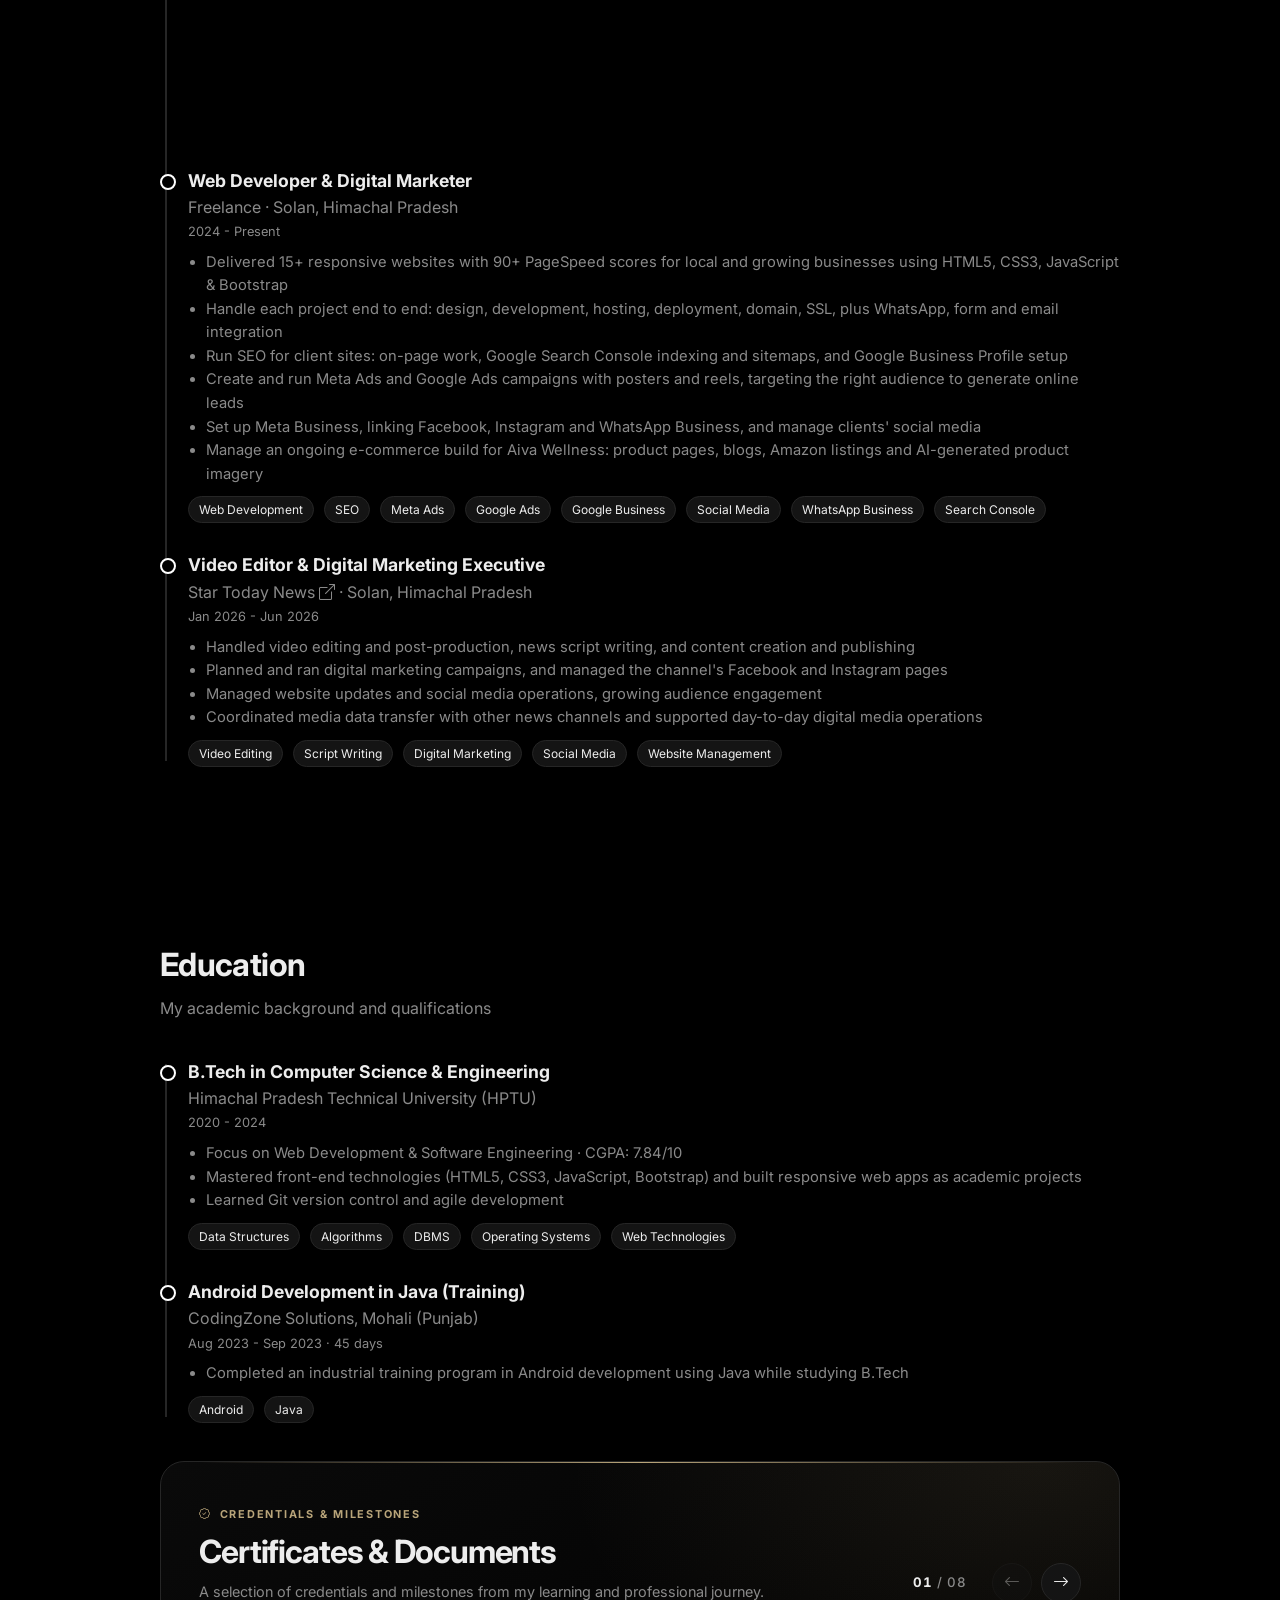
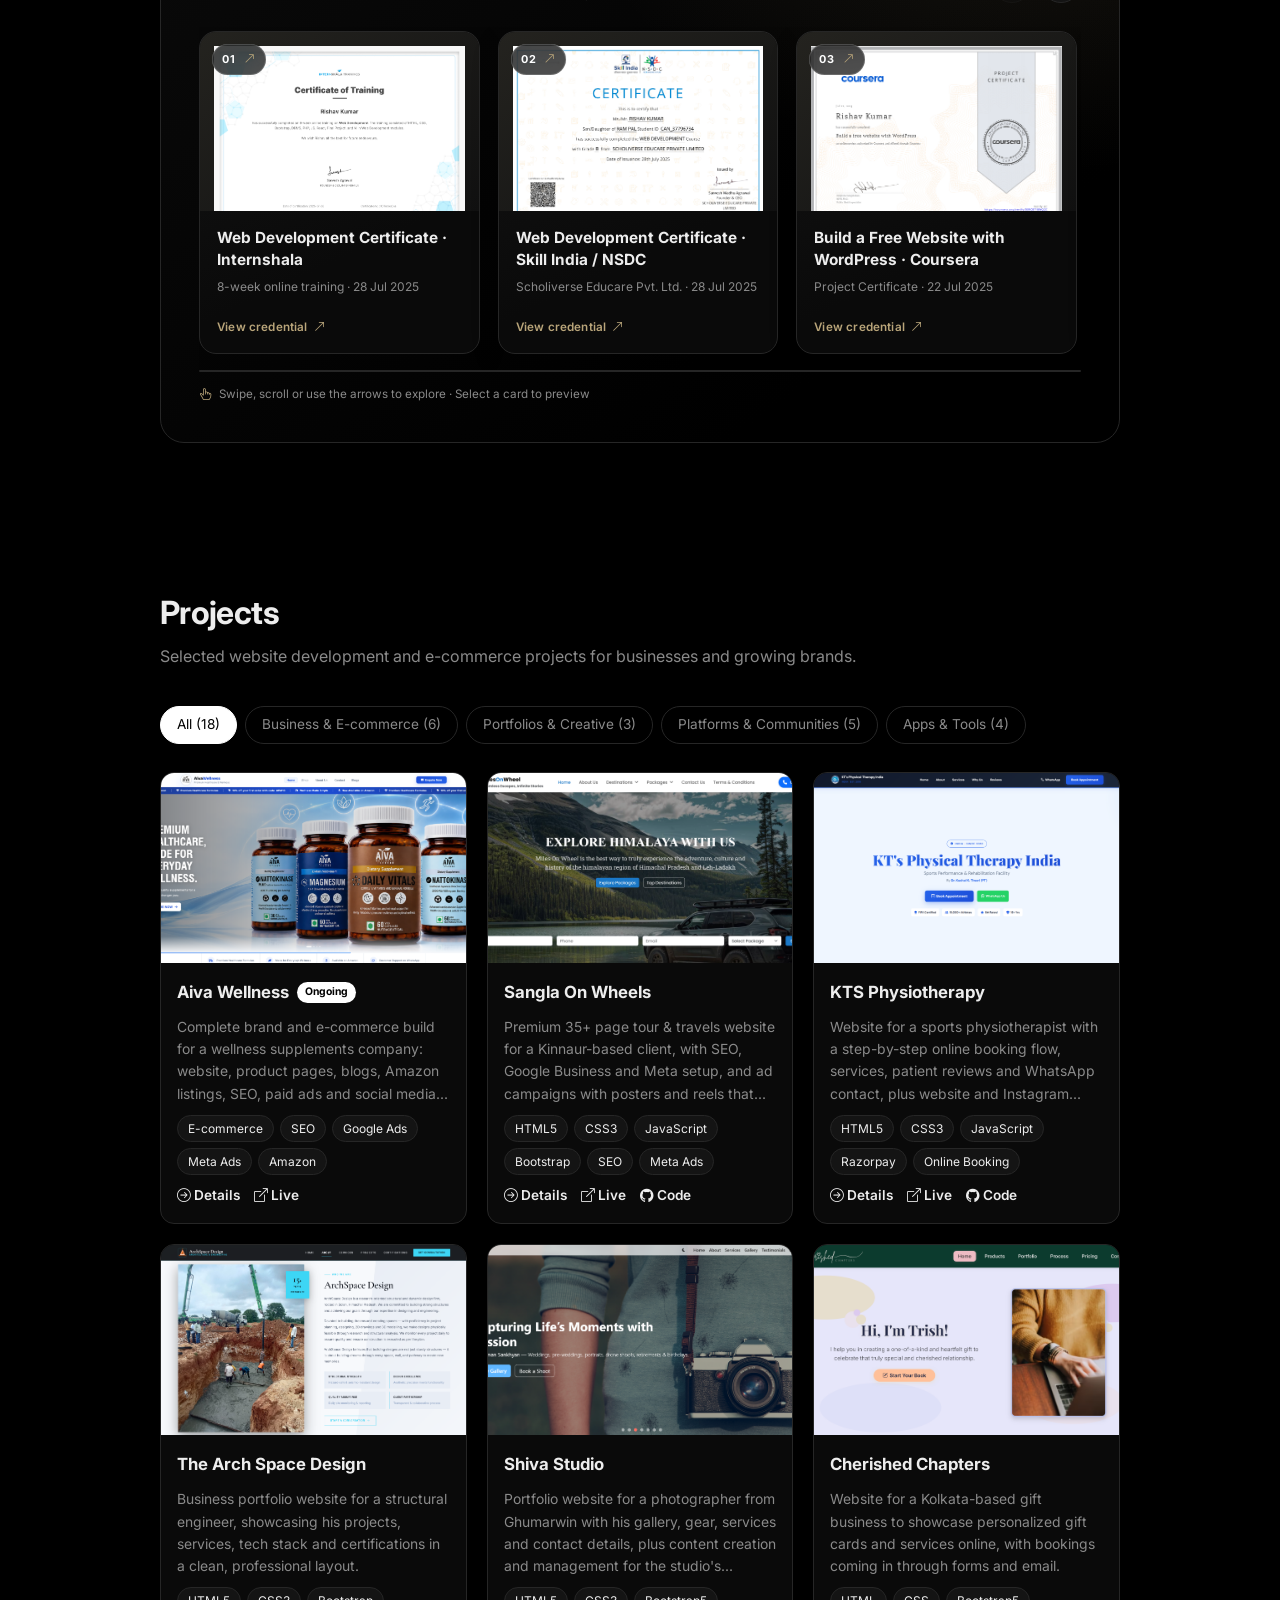
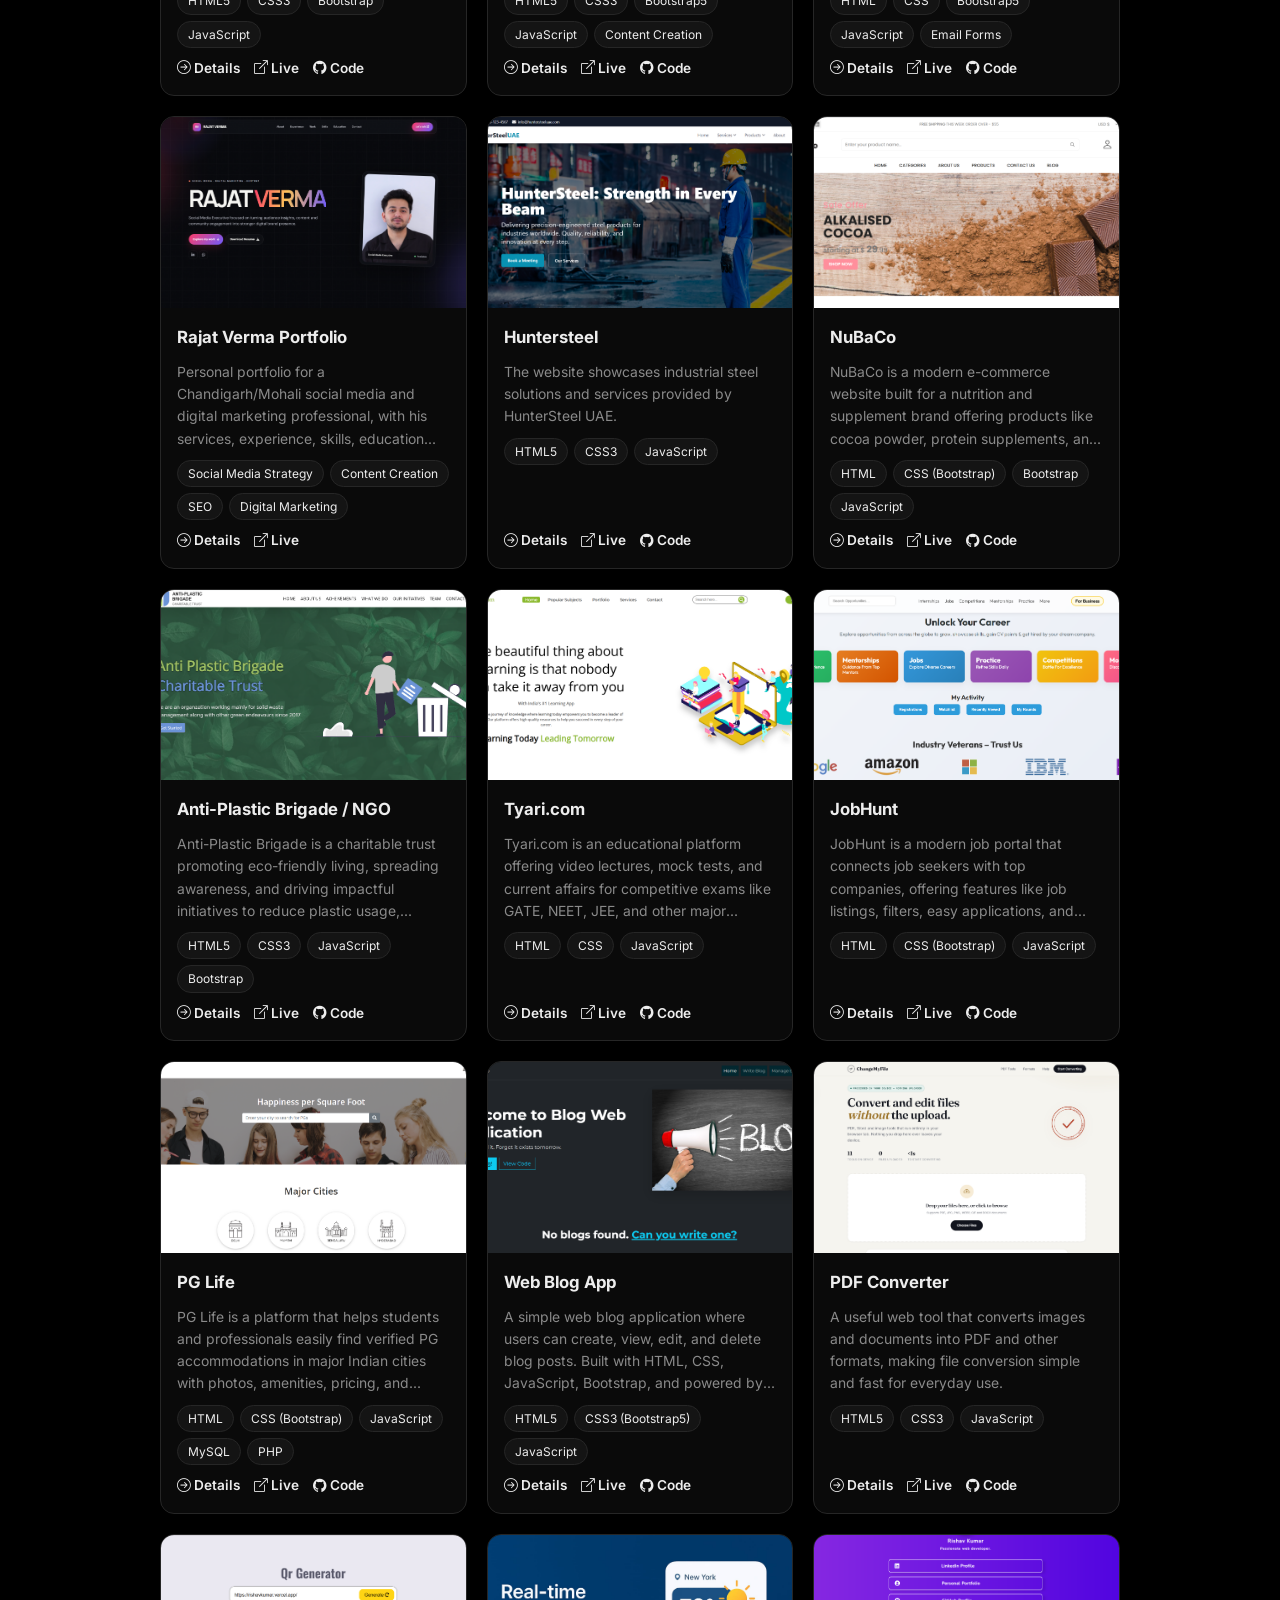
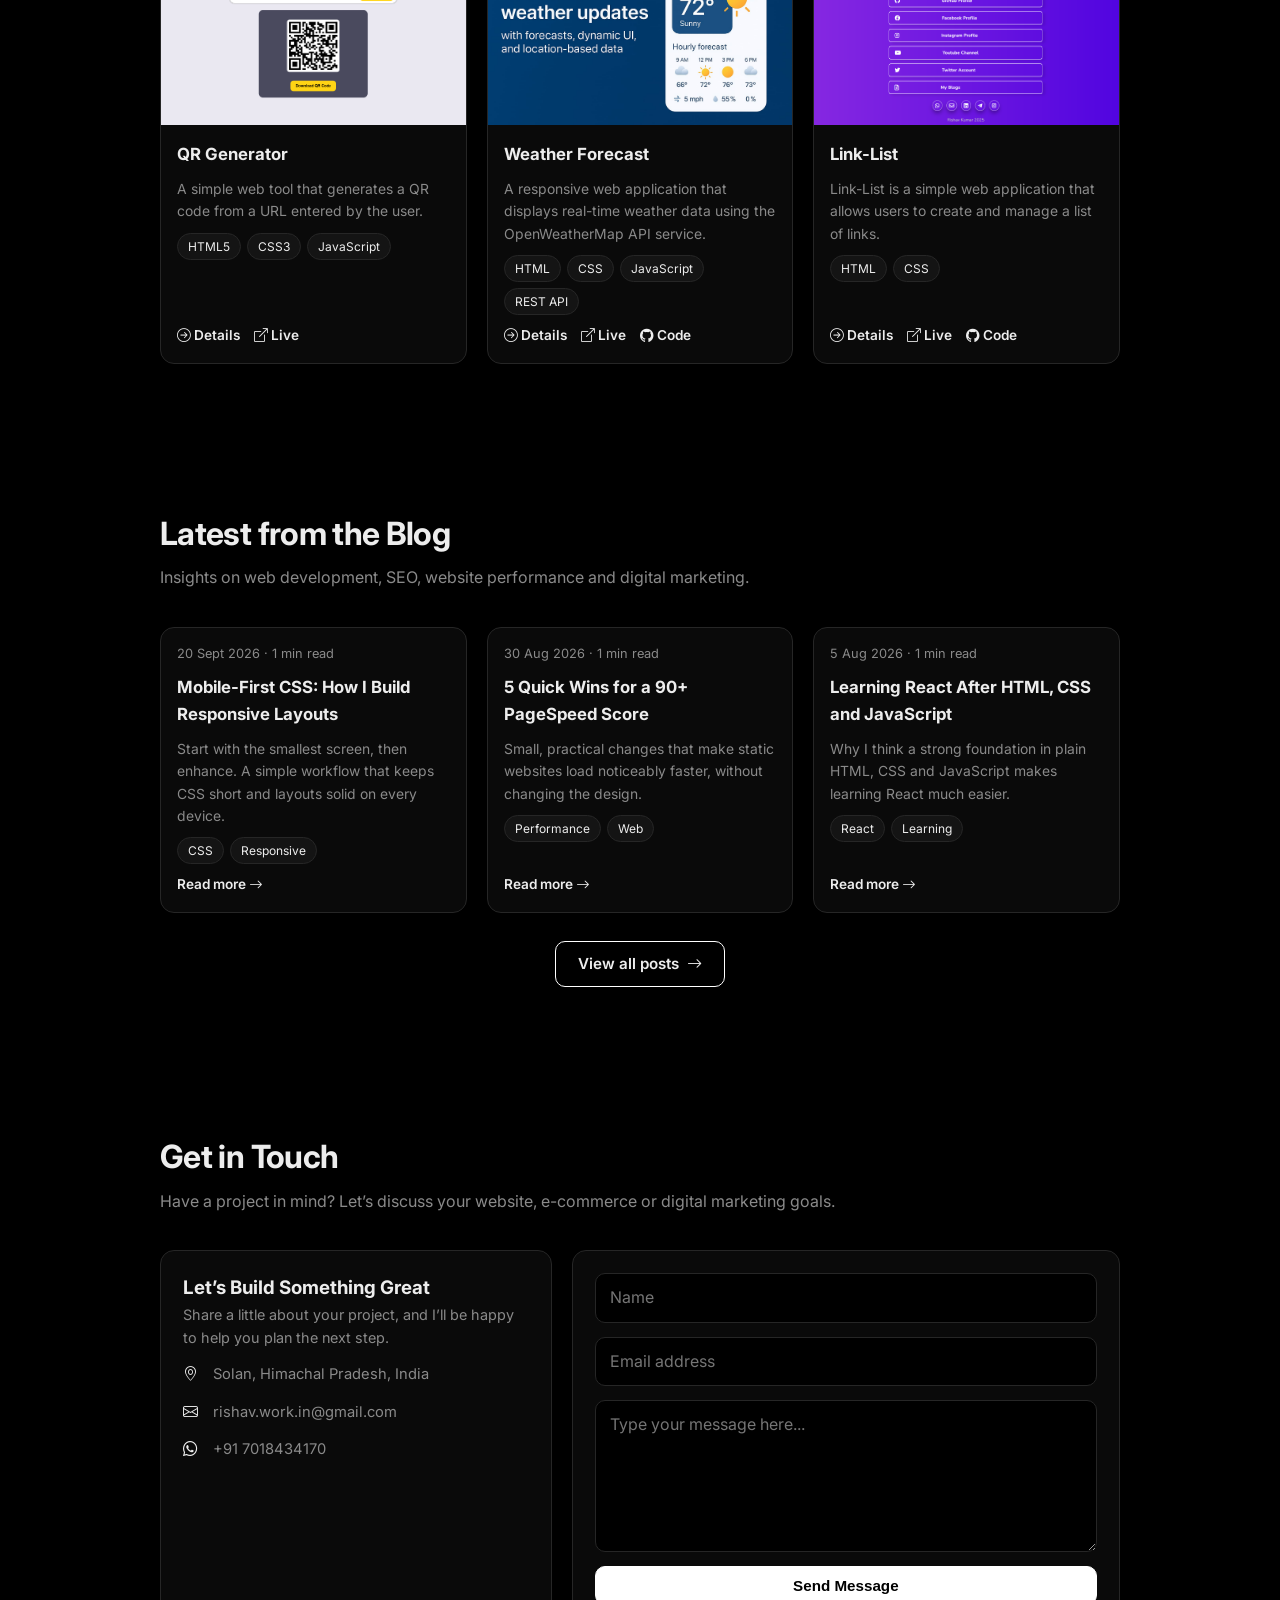
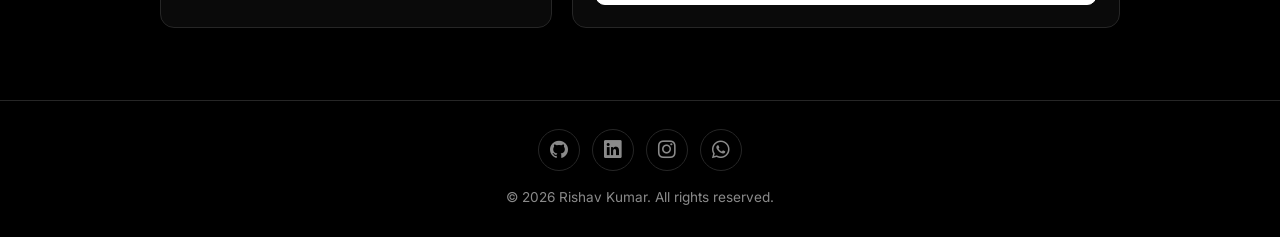
==== commit b6dbee0f: "." ====
--- a/index.html
+++ b/index.html
@@ -112,17 +112,23 @@
     <ul><li>Completed an industrial training program in Android development using Java while studying B.Tech</li></ul>
     <div class="chips"><span class="chip sm">Android</span><span class="chip sm">Java</span></div></div>
   </div>
-  <h3 class="rv" style="margin:36px 0 14px">Certificates &amp; Documents</h3>
-  <p class="sub rv" style="margin:0 0 18px">Click a card to view it full size.</p>
-  <div class="grid certs">
-    <button class="card cert rv" data-doc="certificate-of-training"><span class="im"><img src="certs/certificate-of-training.jpg" alt="Certificate of Training, CodingZone Solutions" loading="lazy"></span><span class="bd"><h3>Certificate of Training</h3><span class="meta">CodingZone Solutions · Android / Java · 28 Sep 2023</span></span></button>
-    <button class="card cert rv" data-doc="training-completion-letter"><span class="im"><img src="certs/training-completion-letter.jpg" alt="Training Completion Letter, CodingZone Solutions" loading="lazy"></span><span class="bd"><h3>Training Completion Letter</h3><span class="meta">CodingZone Solutions · Aug - Sep 2023</span></span></button>
-    <button class="card cert rv" data-doc="experience-certificate"><span class="im"><img src="certs/experience-certificate.jpg" alt="Experience Certificate, Star Today News" loading="lazy"></span><span class="bd"><h3>Experience Certificate</h3><span class="meta">Star Today News · Video Editor &amp; Digital Marketing Executive · 8 Jun 2026</span></span></button>
-    <button class="card cert rv" data-doc="internshala-web-development"><span class="im"><img src="certs/Internshala_Web_Development_Certificate.png" alt="Internshala Certificate of Training in Web Development, issued 28 July 2025" loading="lazy"></span><span class="bd"><h3>Web Development Certificate · Internshala</h3><span class="meta">8-week online training · 28 Jul 2025</span></span></button>
-    <button class="card cert rv" data-doc="internshala-python"><span class="im"><img src="certs/Internshala_Python_Certificate.png" alt="Internshala Certificate of Training in Programming in Python with AI, issued 31 August 2025" loading="lazy"></span><span class="bd"><h3>Python with AI Training · Internshala</h3><span class="meta">6-week online training · 31 Aug 2025</span></span></button>
-    <button class="card cert rv" data-doc="skillindia-web-development"><span class="im"><img src="certs/SkillIndia_NSDC_Web_Development_Certificate.png" alt="Skill India and NSDC certificate for Web Development, issued 28 July 2025" loading="lazy"></span><span class="bd"><h3>Web Development Certificate · Skill India / NSDC</h3><span class="meta">Scholiverse Educare Pvt. Ltd. · 28 Jul 2025</span></span></button>
-    <button class="card cert rv" data-doc="skillindia-python"><span class="im"><img src="certs/SkillIndia_NSDC_Python_Certificate.png" alt="Skill India and NSDC certificate for Programming with Python, issued 31 August 2025" loading="lazy"></span><span class="bd"><h3>Programming with Python · Skill India / NSDC</h3><span class="meta">Scholiverse Educare Pvt. Ltd. · 31 Aug 2025</span></span></button>
-    <button class="card cert rv" data-doc="coursera-wordpress"><span class="im"><img src="certs/Coursera_WordPress_Certificate.png" alt="Coursera Project Certificate for Build a free website with WordPress, issued 22 July 2025" loading="lazy"></span><span class="bd"><h3>Build a Free Website with WordPress · Coursera</h3><span class="meta">Project Certificate · 22 Jul 2025</span></span></button>
+  <div class="cert-showcase rv">
+    <div class="cert-showcase-head">
+      <div><span class="eyebrow"><i class="bi bi-patch-check"></i> CREDENTIALS &amp; MILESTONES</span><h3>Certificates &amp; Documents</h3><p>A selection of credentials and milestones from my learning and professional journey.</p></div>
+      <div class="cert-controls"><span class="cert-count" id="cert-count" aria-live="polite">01 <span>/ 08</span></span><button class="cert-arrow" type="button" id="cert-prev" aria-label="Show previous certificates" aria-controls="cert-track"><i class="bi bi-arrow-left"></i></button><button class="cert-arrow" type="button" id="cert-next" aria-label="Show next certificates" aria-controls="cert-track"><i class="bi bi-arrow-right"></i></button></div>
+    </div>
+    <div class="cert-viewport"><div class="cert-track" id="cert-track" role="region" aria-label="Certificates carousel" tabindex="0">
+      <button class="card cert" data-doc="internshala-web-development" aria-label="View Internshala Web Development Certificate"><span class="cert-number">01 <i class="bi bi-arrow-up-right"></i></span><span class="im"><img src="certs/Internshala_Web_Development_Certificate.png" alt="Internshala Certificate of Training in Web Development, issued 28 July 2025" loading="lazy"></span><span class="bd"><h3>Web Development Certificate · Internshala</h3><span class="meta">8-week online training · 28 Jul 2025</span><span class="cert-view">View credential <i class="bi bi-arrow-up-right"></i></span></span></button>
+      <button class="card cert" data-doc="skillindia-web-development" aria-label="View Skill India and NSDC Web Development Certificate"><span class="cert-number">02 <i class="bi bi-arrow-up-right"></i></span><span class="im"><img src="certs/SkillIndia_NSDC_Web_Development_Certificate.png" alt="Skill India and NSDC certificate for Web Development, issued 28 July 2025" loading="lazy"></span><span class="bd"><h3>Web Development Certificate · Skill India / NSDC</h3><span class="meta">Scholiverse Educare Pvt. Ltd. · 28 Jul 2025</span><span class="cert-view">View credential <i class="bi bi-arrow-up-right"></i></span></span></button>
+      <button class="card cert" data-doc="coursera-wordpress" aria-label="View Coursera WordPress Project Certificate"><span class="cert-number">03 <i class="bi bi-arrow-up-right"></i></span><span class="im"><img src="certs/Coursera_WordPress_Certificate.png" alt="Coursera Project Certificate for Build a free website with WordPress, issued 22 July 2025" loading="lazy"></span><span class="bd"><h3>Build a Free Website with WordPress · Coursera</h3><span class="meta">Project Certificate · 22 Jul 2025</span><span class="cert-view">View credential <i class="bi bi-arrow-up-right"></i></span></span></button>
+      <button class="card cert" data-doc="internshala-python" aria-label="View Internshala Python with AI Training Certificate"><span class="cert-number">04 <i class="bi bi-arrow-up-right"></i></span><span class="im"><img src="certs/Internshala_Python_Certificate.png" alt="Internshala Certificate of Training in Programming in Python with AI, issued 31 August 2025" loading="lazy"></span><span class="bd"><h3>Python with AI Training · Internshala</h3><span class="meta">6-week online training · 31 Aug 2025</span><span class="cert-view">View credential <i class="bi bi-arrow-up-right"></i></span></span></button>
+      <button class="card cert" data-doc="skillindia-python" aria-label="View Skill India and NSDC Python Certificate"><span class="cert-number">05 <i class="bi bi-arrow-up-right"></i></span><span class="im"><img src="certs/SkillIndia_NSDC_Python_Certificate.png" alt="Skill India and NSDC certificate for Programming with Python, issued 31 August 2025" loading="lazy"></span><span class="bd"><h3>Programming with Python · Skill India / NSDC</h3><span class="meta">Scholiverse Educare Pvt. Ltd. · 31 Aug 2025</span><span class="cert-view">View credential <i class="bi bi-arrow-up-right"></i></span></span></button>
+      <button class="card cert" data-doc="experience-certificate" aria-label="View Star Today News Experience Certificate"><span class="cert-number">06 <i class="bi bi-arrow-up-right"></i></span><span class="im"><img src="certs/experience-certificate.jpg" alt="Experience Certificate, Star Today News" loading="lazy"></span><span class="bd"><h3>Experience Certificate</h3><span class="meta">Star Today News · Video Editor &amp; Digital Marketing Executive · 8 Jun 2026</span><span class="cert-view">View credential <i class="bi bi-arrow-up-right"></i></span></span></button>
+      <button class="card cert" data-doc="certificate-of-training" aria-label="View Certificate of Training"><span class="cert-number">07 <i class="bi bi-arrow-up-right"></i></span><span class="im"><img src="certs/certificate-of-training.jpg" alt="Certificate of Training, CodingZone Solutions" loading="lazy"></span><span class="bd"><h3>Certificate of Training</h3><span class="meta">CodingZone Solutions · Android / Java · 28 Sep 2023</span><span class="cert-view">View credential <i class="bi bi-arrow-up-right"></i></span></span></button>
+      <button class="card cert" data-doc="training-completion-letter" aria-label="View Training Completion Letter"><span class="cert-number">08 <i class="bi bi-arrow-up-right"></i></span><span class="im"><img src="certs/training-completion-letter.jpg" alt="Training Completion Letter, CodingZone Solutions" loading="lazy"></span><span class="bd"><h3>Training Completion Letter</h3><span class="meta">CodingZone Solutions · Aug - Sep 2023</span><span class="cert-view">View credential <i class="bi bi-arrow-up-right"></i></span></span></button>
+    </div></div>
+    <div class="cert-progress" role="progressbar" aria-label="Certificate carousel position" aria-valuemin="0" aria-valuemax="100" aria-valuenow="0"><span id="cert-progress"></span></div>
+    <p class="cert-hint"><i class="bi bi-hand-index-thumb"></i> Swipe, scroll or use the arrows to explore · Select a card to preview</p>
   </div>
 </div></section>
 
--- a/css/style.css
+++ b/css/style.css
@@ -108,12 +108,43 @@
 .prose b{color:var(--fg)}.prose ul{list-style:disc;padding-left:22px;color:var(--mut);margin-bottom:18px}
 @media(max-width:760px){.detail{grid-template-columns:1fr}.pn{grid-template-columns:1fr}.pn a[style]{text-align:left!important}.subpage{padding-top:96px}}
 /* certificates + lightbox */
-.certs{grid-template-columns:repeat(auto-fill,minmax(230px,1fr))}
-button.cert{cursor:pointer;text-align:left;font:inherit;color:inherit;padding:0}
-button.cert .im{display:block;aspect-ratio:4/3;overflow:hidden;background:var(--chip)}
-button.cert .im img{width:100%;height:100%;object-fit:cover;object-position:top}
-button.cert .bd{display:flex;flex-direction:column;gap:6px;padding:14px}
-button.cert h3{font-size:.98rem}
+.cert-showcase{--cert-accent:#b9a57a;position:relative;margin-top:38px;padding:clamp(20px,4vw,38px);overflow:hidden;border:1px solid var(--bd);border-radius:24px;background:radial-gradient(ellipse at 92% 0%,rgba(185,165,122,.11),transparent 38%),linear-gradient(145deg,var(--card),var(--bg) 78%);box-shadow:0 24px 70px rgba(0,0,0,.22)}
+.cert-showcase:before{position:absolute;top:0;left:38px;right:38px;height:1px;background:linear-gradient(90deg,transparent,var(--cert-accent),transparent);content:""}
+.cert-showcase-head{display:flex;align-items:flex-end;justify-content:space-between;gap:24px;margin-bottom:24px}
+.cert-showcase-head>div:first-child{max-width:620px}
+.eyebrow{display:inline-flex;align-items:center;gap:8px;margin-bottom:10px;color:var(--cert-accent);font-size:.68rem;font-weight:700;letter-spacing:.16em}
+.cert-showcase-head h3{font-size:clamp(1.45rem,3vw,2rem);letter-spacing:-.035em;line-height:1.2}
+.cert-showcase-head p{margin-top:8px;color:var(--mut);font-size:.9rem}
+.cert-controls{display:flex;align-items:center;gap:9px;flex-shrink:0}
+.cert-count{min-width:64px;margin-right:6px;font-size:.83rem;font-weight:700;letter-spacing:.05em;font-variant-numeric:tabular-nums}
+.cert-count span{color:var(--mut);font-weight:500}
+.cert-arrow{display:grid;width:40px;height:40px;place-items:center;border:1px solid var(--bd);border-radius:50%;background:var(--chip);color:var(--fg);font-size:1rem;cursor:pointer;transition:background .2s,color .2s,border-color .2s,transform .2s}
+.cert-arrow:hover:not(:disabled){transform:translateY(-2px);border-color:var(--cert-accent);background:var(--cert-accent);color:#111}
+.cert-arrow:disabled{opacity:.35;cursor:default}
+.cert-viewport{overflow:hidden}
+.cert-track{--cert-gap:18px;display:flex;gap:var(--cert-gap);overflow-x:auto;padding:4px 2px 16px;scroll-snap-type:x mandatory;scroll-behavior:smooth;scrollbar-width:none;overscroll-behavior-x:contain}
+.cert-track::-webkit-scrollbar{display:none}
+.cert-track:focus-visible{outline:2px solid var(--cert-accent);outline-offset:4px;border-radius:12px}
+.cert-track button.cert{position:relative;flex:0 0 calc((100% - var(--cert-gap)*2)/3);min-width:0;padding:0;border-color:var(--bd);border-radius:17px;background:linear-gradient(155deg,var(--chip),var(--card) 65%);color:var(--fg);font:inherit;text-align:left;cursor:pointer;scroll-snap-align:start;box-shadow:0 10px 30px rgba(0,0,0,.12)}
+.cert-track button.cert:hover{border-color:rgba(185,165,122,.65);box-shadow:0 18px 42px rgba(0,0,0,.3)}
+.cert-track button.cert:hover{transform:none}
+.cert-track button.cert:focus-visible,.cert-arrow:focus-visible{outline:2px solid var(--cert-accent);outline-offset:3px}
+.cert-number{position:absolute;z-index:1;top:12px;left:12px;display:flex;align-items:center;gap:8px;padding:6px 9px;border:1px solid rgba(255,255,255,.16);border-radius:99px;background:rgba(10,10,10,.72);color:#fff;font-size:.68rem;font-weight:700;letter-spacing:.08em;backdrop-filter:blur(10px)}
+.cert-number i{color:var(--cert-accent)}
+.cert-track button.cert .im{aspect-ratio:1.55;display:grid;place-items:center;padding:14px;background:linear-gradient(145deg,#24231f,#111)}
+.cert-track button.cert .im img{width:100%;height:100%;object-fit:contain;object-position:center;transition:transform .45s}
+.cert-track button.cert:hover .im img{transform:scale(1.035)}
+.cert-track button.cert .bd{min-height:142px;padding:16px 17px 17px;gap:8px}
+.cert-track button.cert h3{display:-webkit-box;overflow:hidden;-webkit-box-orient:vertical;-webkit-line-clamp:2;font-size:.96rem;line-height:1.4}
+.cert-track button.cert .meta{font-size:.75rem;line-height:1.45}
+.cert-view{display:flex;align-items:center;gap:6px;margin-top:auto;padding-top:5px;color:var(--cert-accent);font-size:.73rem;font-weight:600;letter-spacing:.015em}
+.cert-progress{height:2px;overflow:hidden;border-radius:99px;background:var(--bd)}
+.cert-progress span{display:block;width:0;height:100%;border-radius:inherit;background:linear-gradient(90deg,var(--cert-accent),#e5d8bc);transition:width .2s}
+.cert-hint{margin-top:13px;color:var(--mut);font-size:.73rem}
+.cert-hint i{margin-right:5px;color:var(--cert-accent)}
 .lb{position:fixed;inset:0;z-index:100;background:rgba(0,0,0,.88);display:flex;align-items:center;justify-content:center;padding:20px;overflow:auto;cursor:zoom-out}
 .lb[hidden]{display:none}.lb img{max-width:min(960px,100%);max-height:100%;width:auto;height:auto;object-fit:contain;border-radius:8px;background:#fff}
 .lb-x{position:fixed;top:16px;right:16px;background:var(--bg)}
+@media(max-width:760px){.cert-showcase{padding:22px 18px;border-radius:20px}.cert-showcase-head{align-items:flex-start;flex-direction:column;gap:16px}.cert-controls{width:100%;justify-content:flex-end}.cert-count{margin-right:auto}.cert-track{--cert-gap:13px}.cert-track button.cert{flex-basis:calc((100% - var(--cert-gap))/2)}}
+@media(max-width:480px){.cert-track button.cert{flex-basis:86%}.cert-showcase-head p{font-size:.84rem}.cert-track button.cert .bd{min-height:132px}}
+@media(prefers-reduced-motion:reduce){.cert-track{scroll-behavior:auto}.cert-arrow,.cert-progress span{transition:none}}
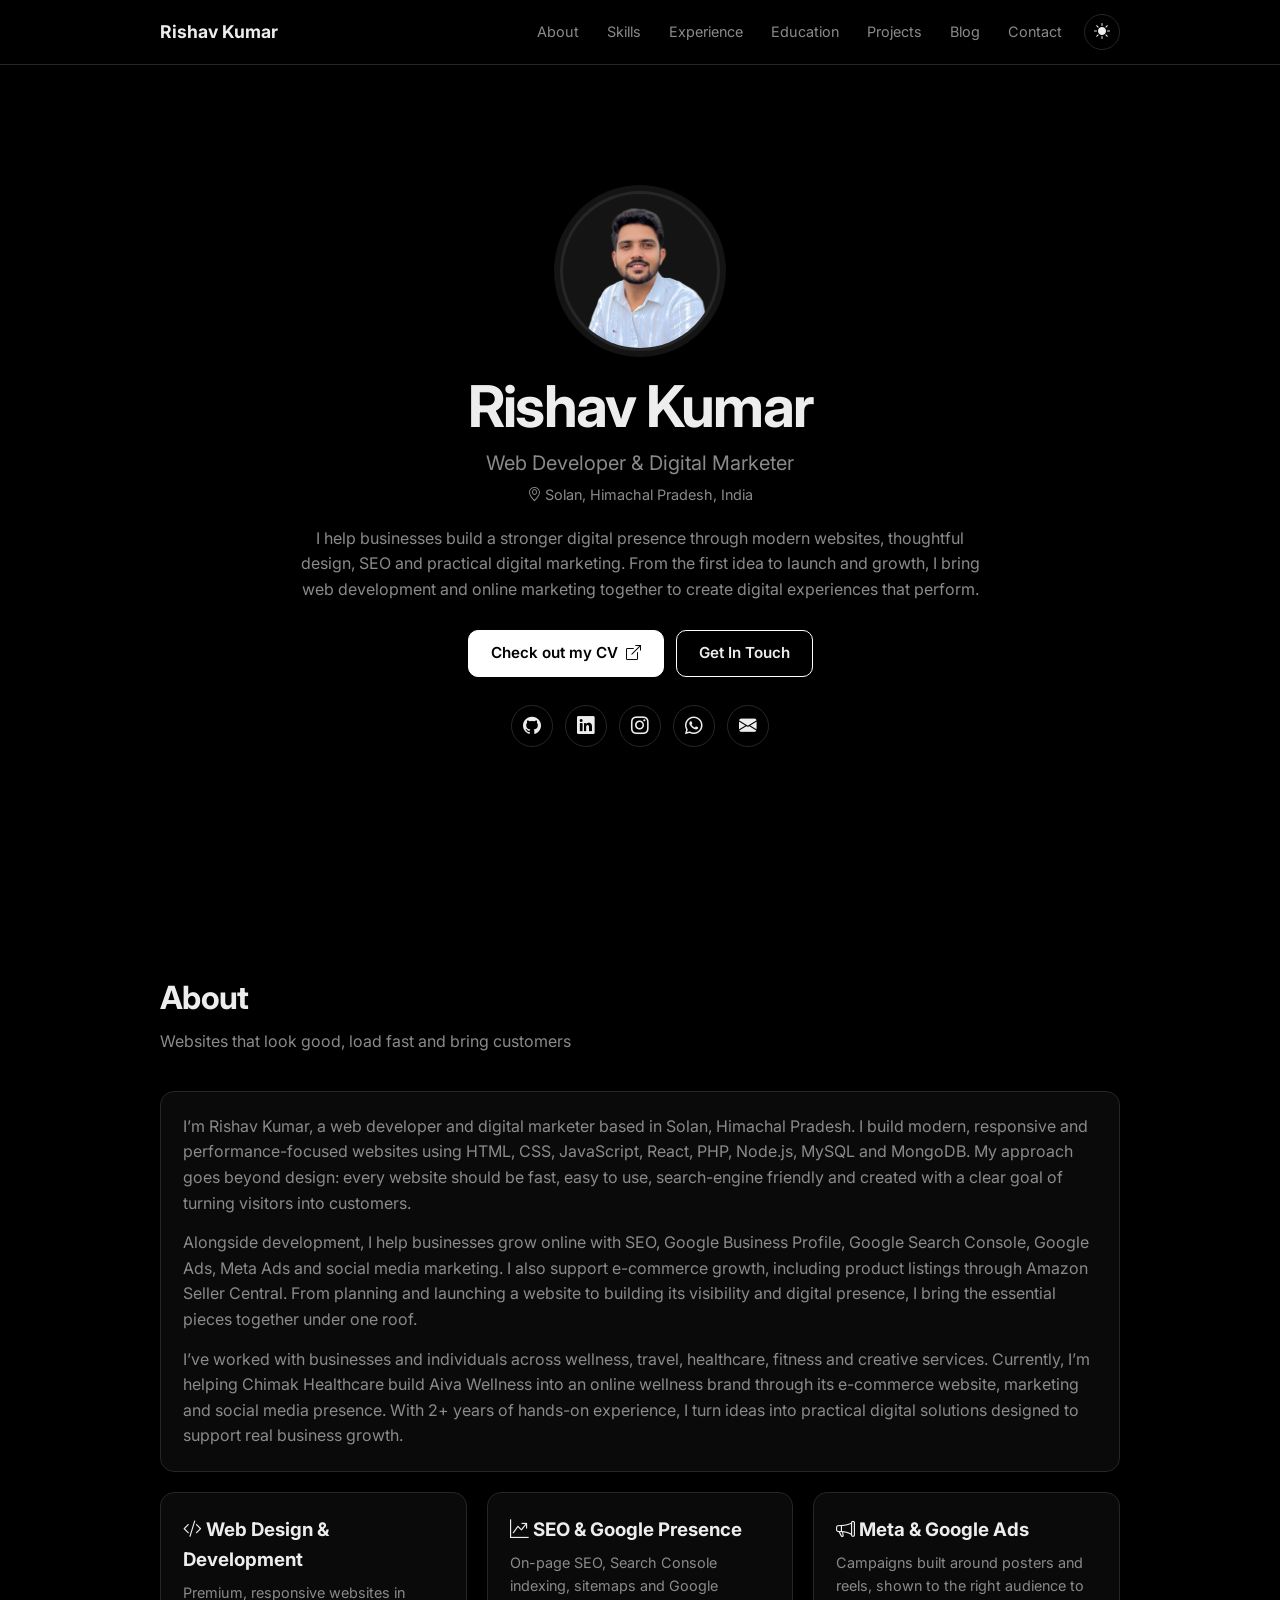
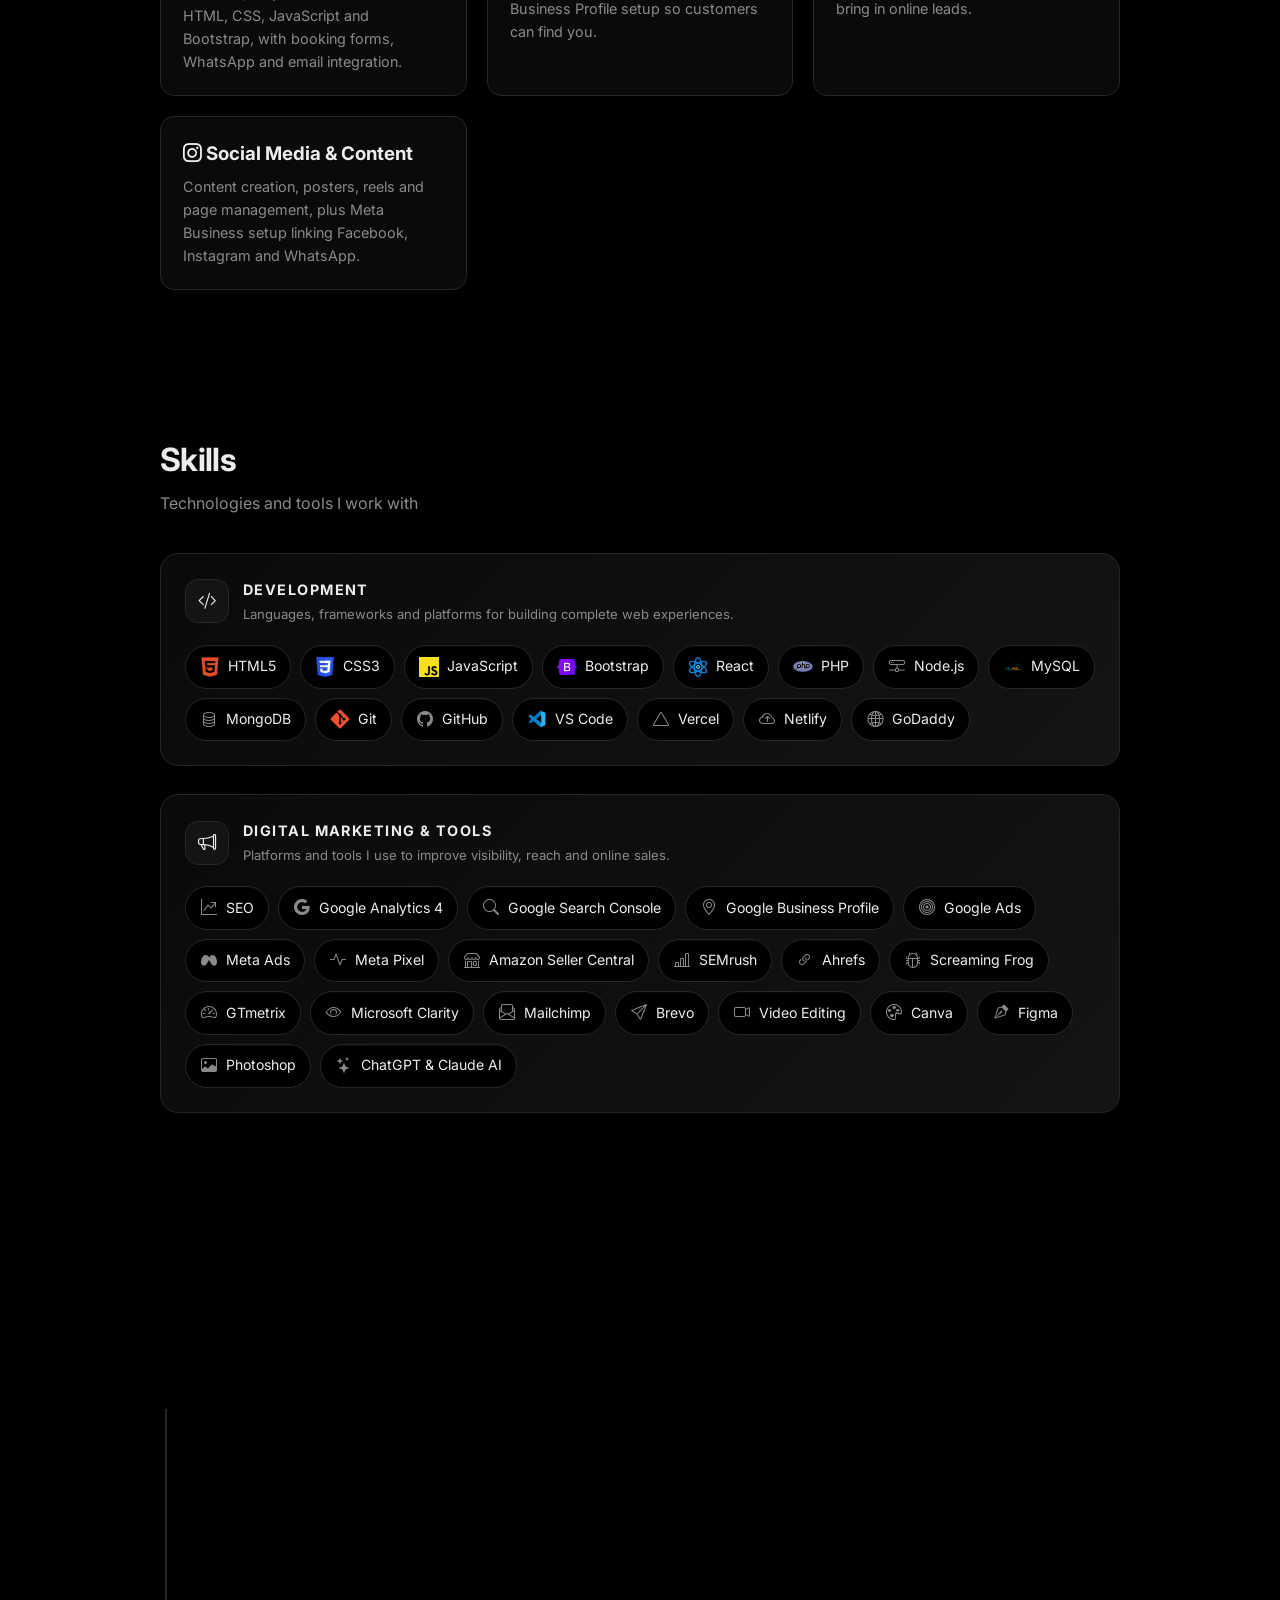
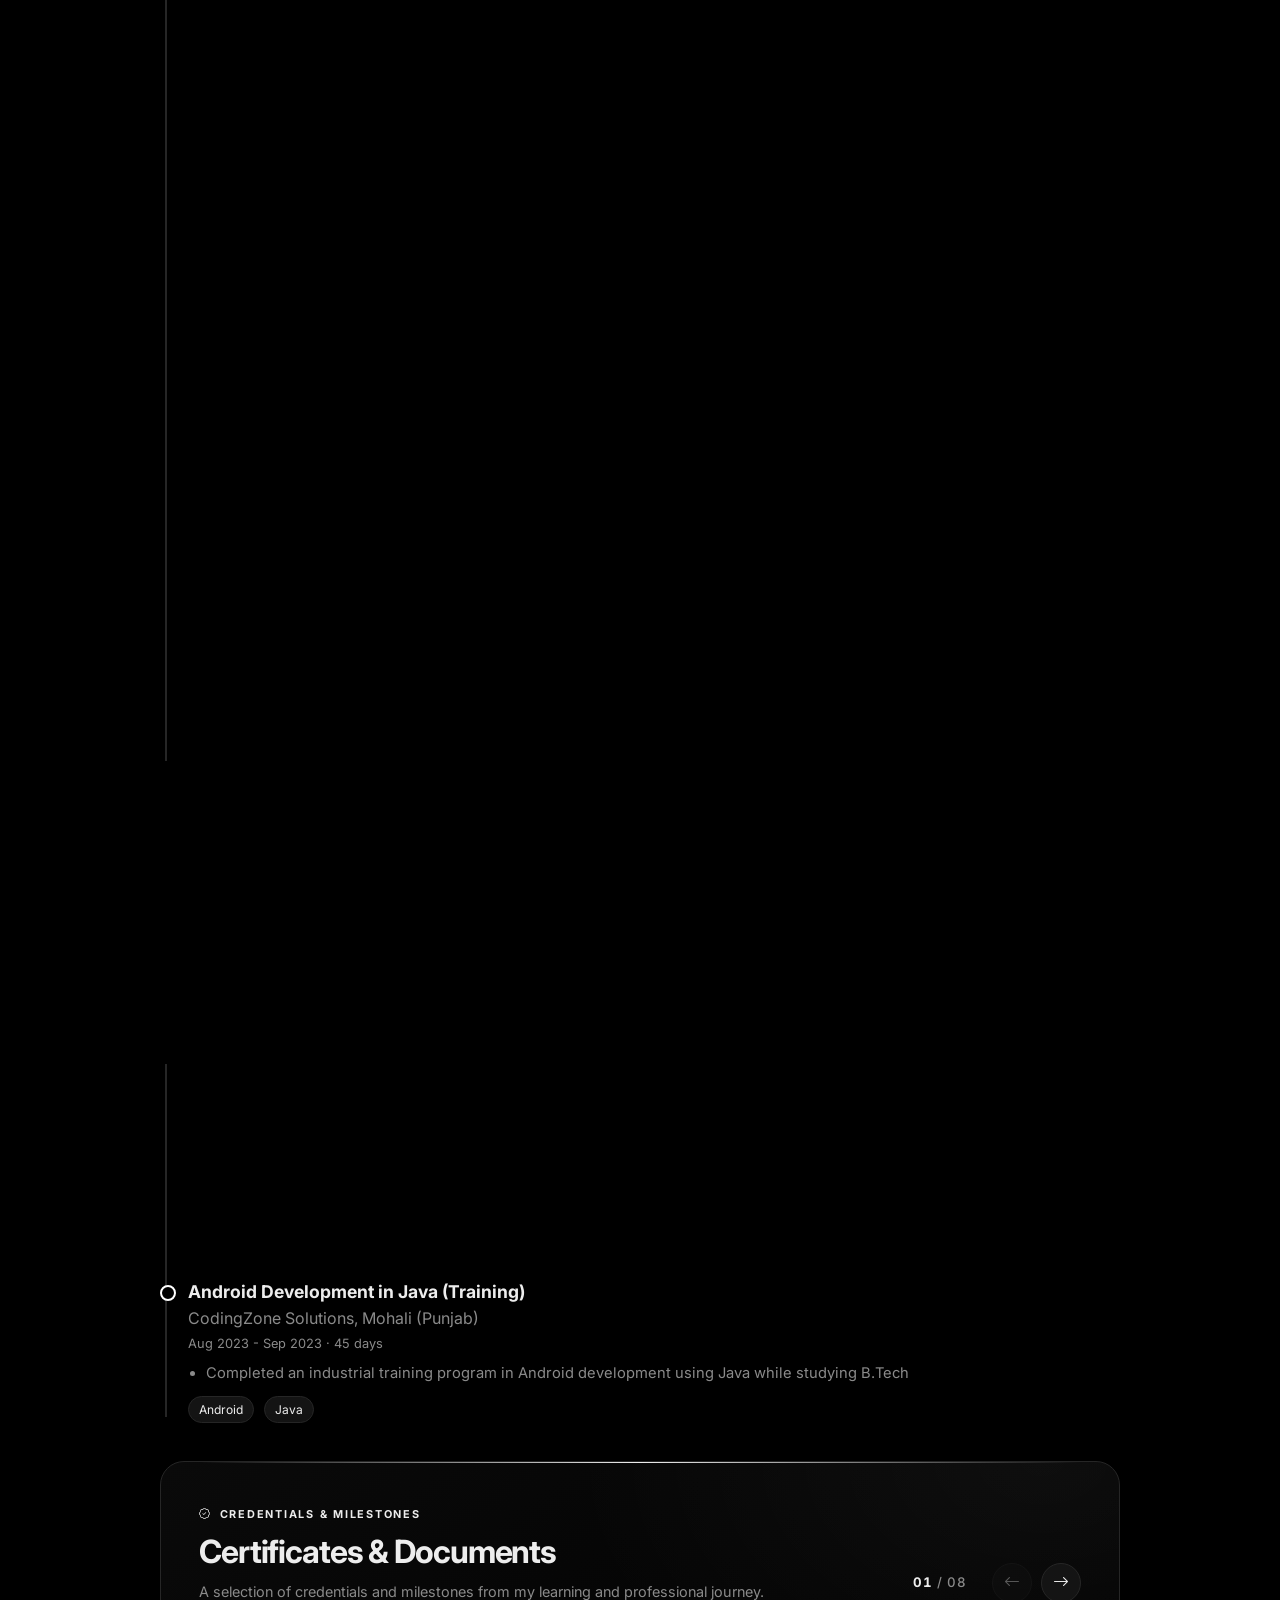
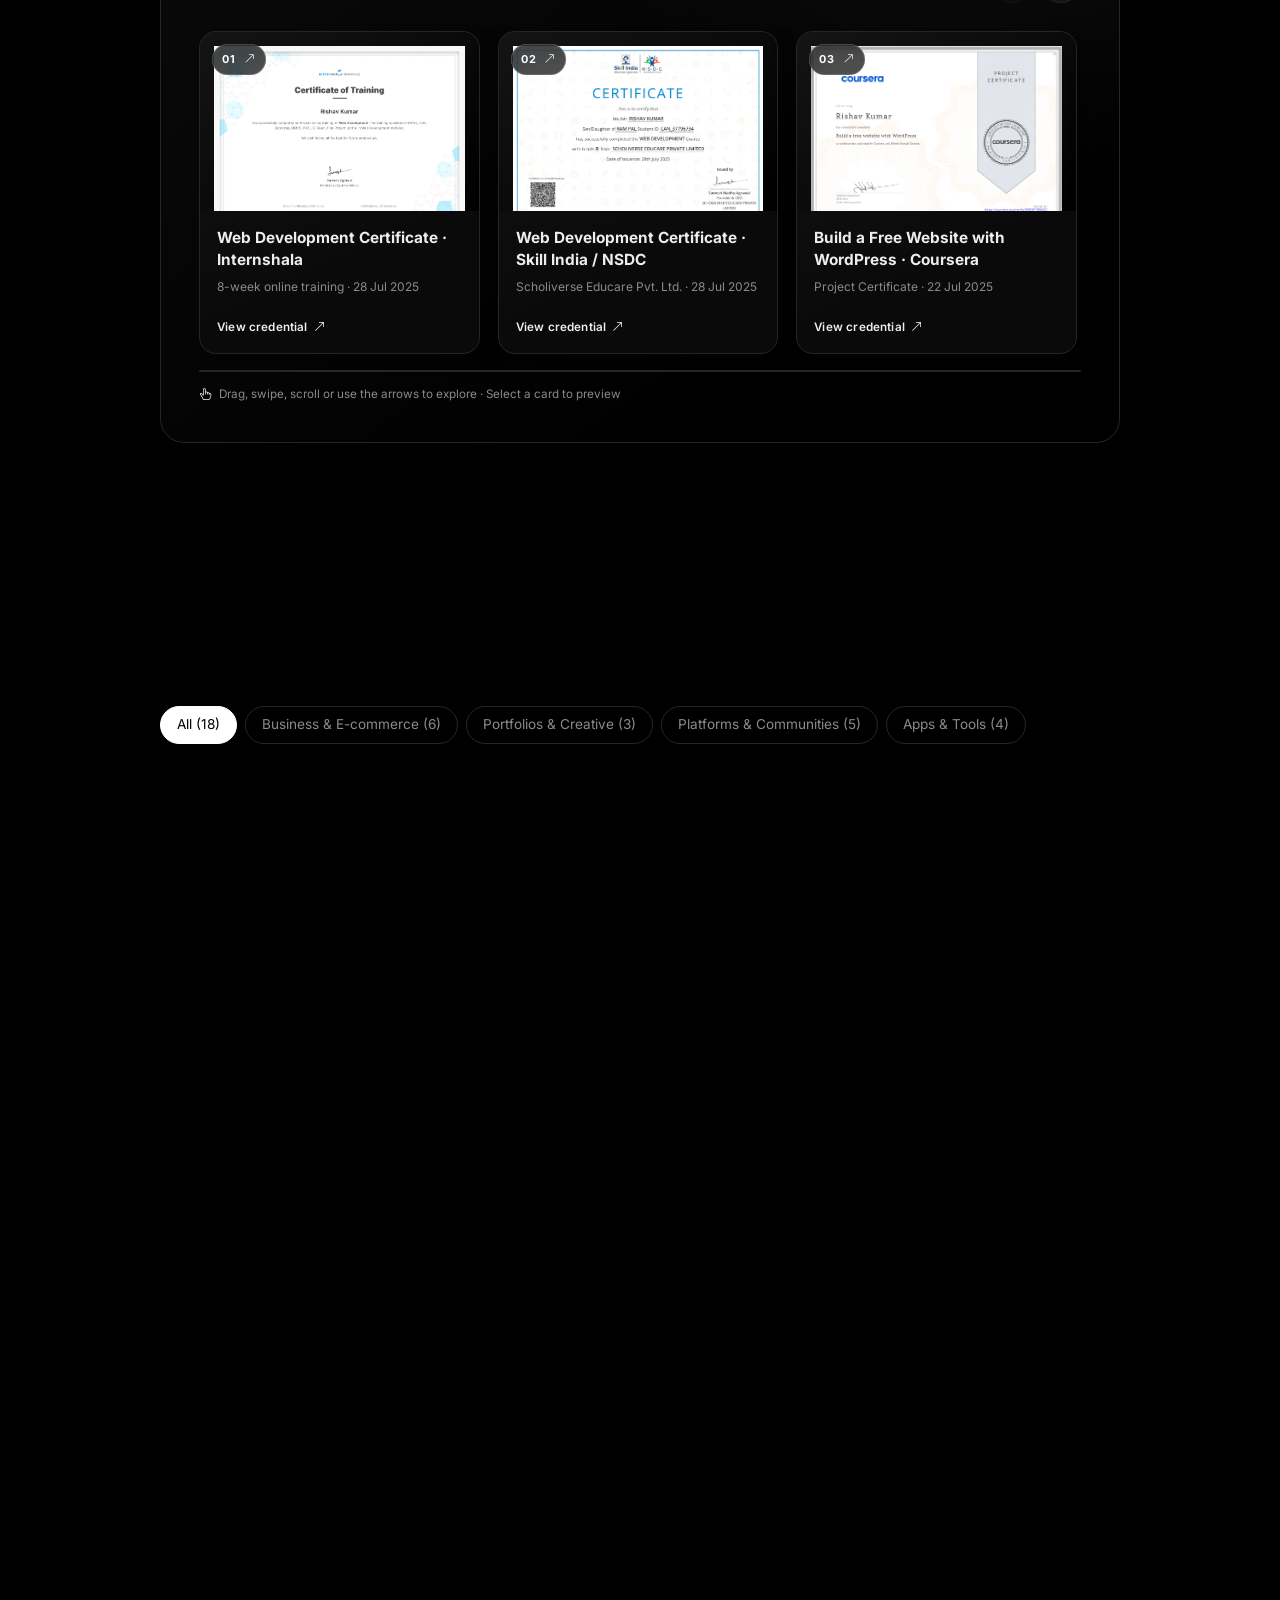
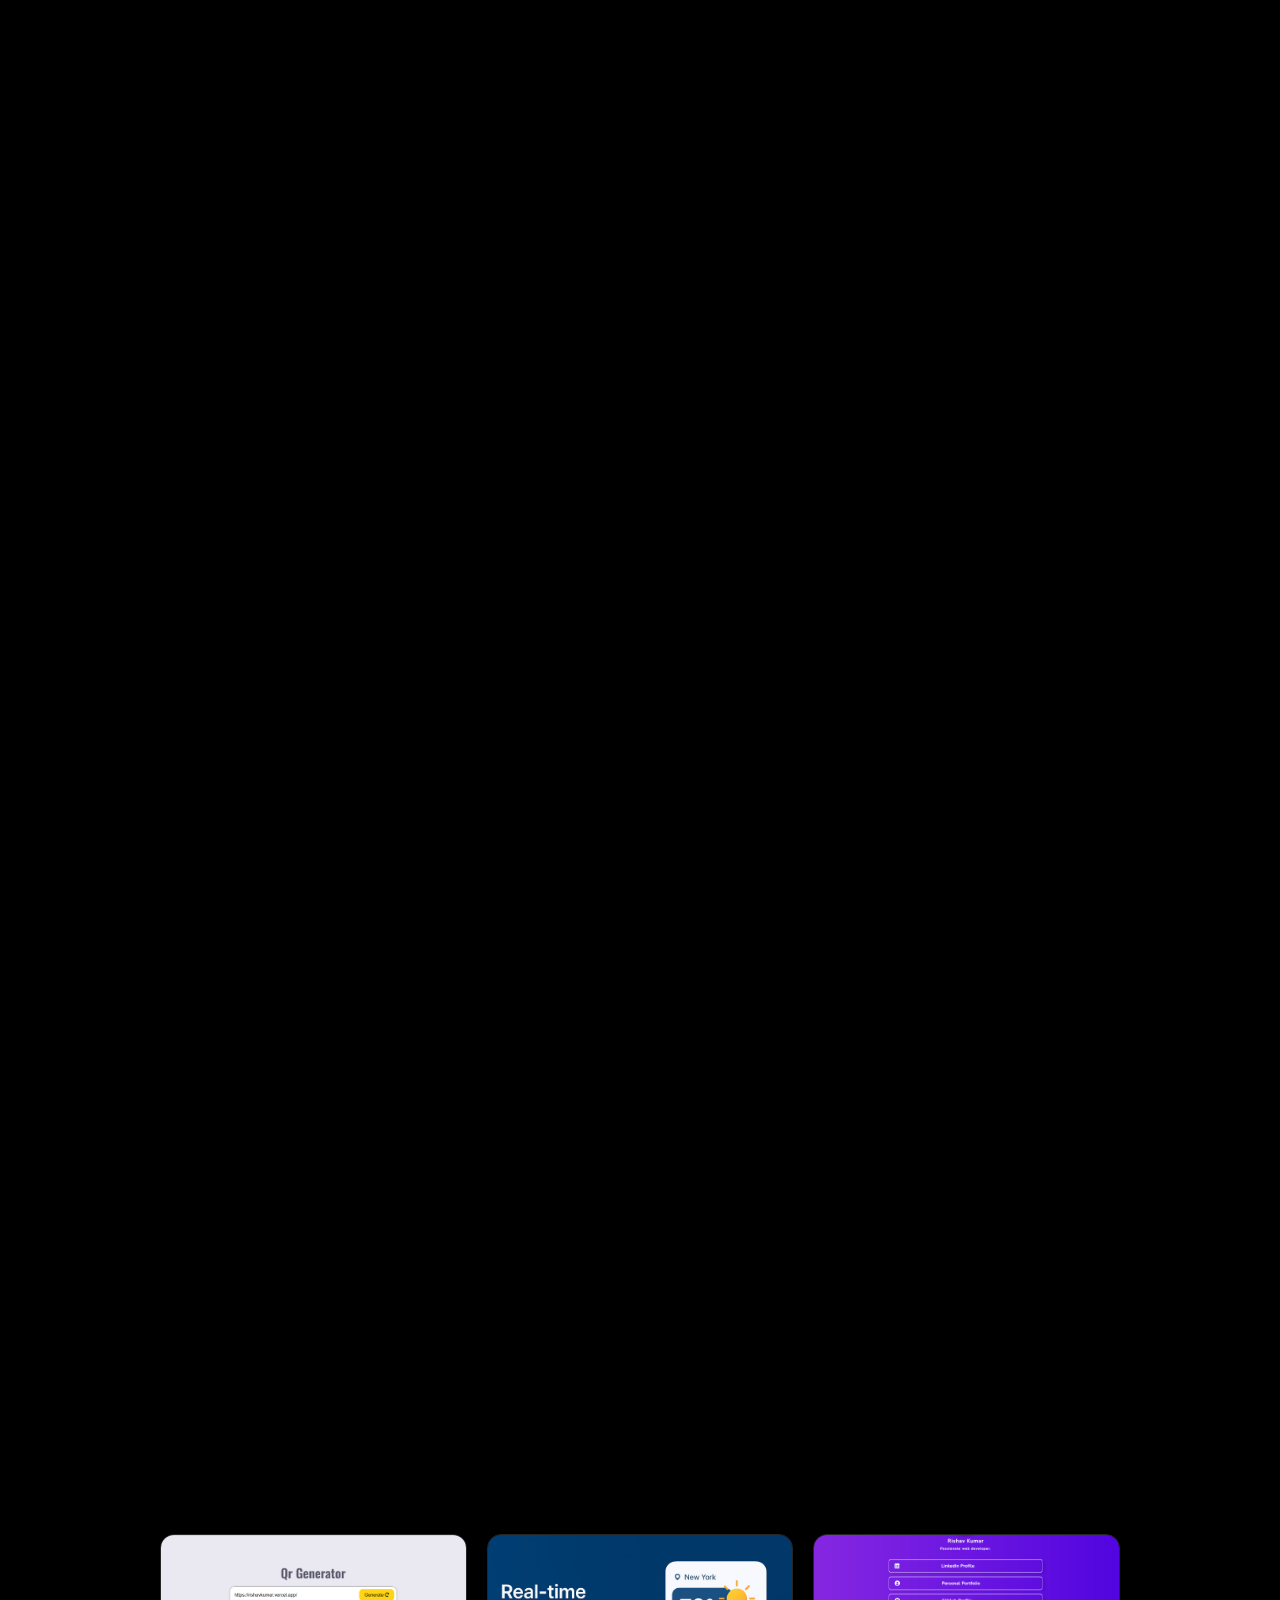
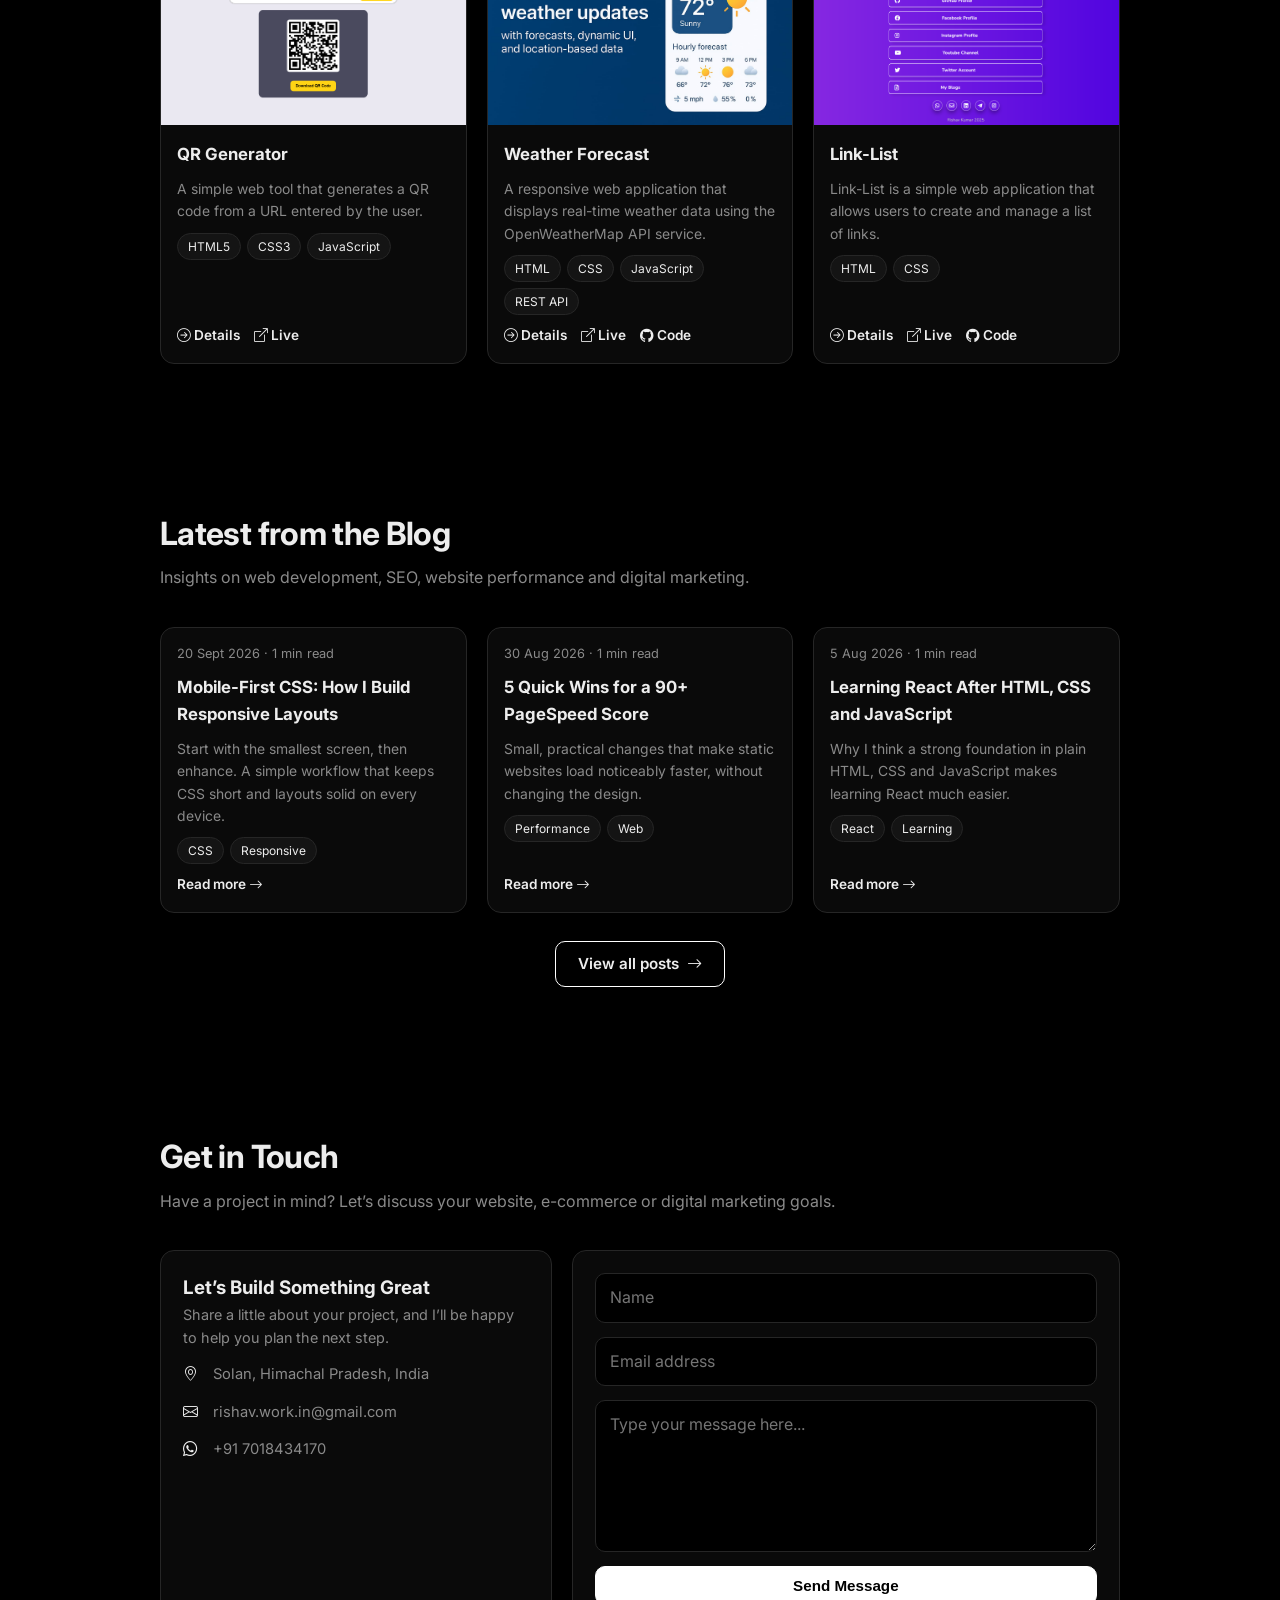
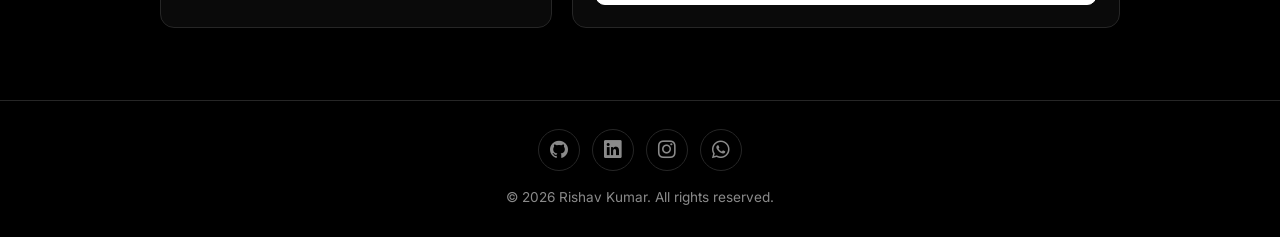
==== commit 2627b8ff: "." ====
--- a/index.html
+++ b/index.html
@@ -128,7 +128,7 @@
       <button class="card cert" data-doc="training-completion-letter" aria-label="View Training Completion Letter"><span class="cert-number">08 <i class="bi bi-arrow-up-right"></i></span><span class="im"><img src="certs/training-completion-letter.jpg" alt="Training Completion Letter, CodingZone Solutions" loading="lazy"></span><span class="bd"><h3>Training Completion Letter</h3><span class="meta">CodingZone Solutions · Aug - Sep 2023</span><span class="cert-view">View credential <i class="bi bi-arrow-up-right"></i></span></span></button>
     </div></div>
     <div class="cert-progress" role="progressbar" aria-label="Certificate carousel position" aria-valuemin="0" aria-valuemax="100" aria-valuenow="0"><span id="cert-progress"></span></div>
-    <p class="cert-hint"><i class="bi bi-hand-index-thumb"></i> Swipe, scroll or use the arrows to explore · Select a card to preview</p>
+    <p class="cert-hint"><i class="bi bi-hand-index-thumb"></i> Drag, swipe, scroll or use the arrows to explore · Select a card to preview</p>
   </div>
 </div></section>
 
--- a/css/style.css
+++ b/css/style.css
@@ -108,7 +108,7 @@
 .prose b{color:var(--fg)}.prose ul{list-style:disc;padding-left:22px;color:var(--mut);margin-bottom:18px}
 @media(max-width:760px){.detail{grid-template-columns:1fr}.pn{grid-template-columns:1fr}.pn a[style]{text-align:left!important}.subpage{padding-top:96px}}
 /* certificates + lightbox */
-.cert-showcase{--cert-accent:#b9a57a;position:relative;margin-top:38px;padding:clamp(20px,4vw,38px);overflow:hidden;border:1px solid var(--bd);border-radius:24px;background:radial-gradient(ellipse at 92% 0%,rgba(185,165,122,.11),transparent 38%),linear-gradient(145deg,var(--card),var(--bg) 78%);box-shadow:0 24px 70px rgba(0,0,0,.22)}
+.cert-showcase{--cert-accent:var(--fg);position:relative;margin-top:38px;padding:clamp(20px,4vw,38px);overflow:hidden;border:1px solid var(--bd);border-radius:24px;background:radial-gradient(ellipse at 92% 0%,rgba(255,255,255,.045),transparent 38%),linear-gradient(145deg,var(--card),var(--bg) 78%);box-shadow:0 24px 70px rgba(0,0,0,.22)}
 .cert-showcase:before{position:absolute;top:0;left:38px;right:38px;height:1px;background:linear-gradient(90deg,transparent,var(--cert-accent),transparent);content:""}
 .cert-showcase-head{display:flex;align-items:flex-end;justify-content:space-between;gap:24px;margin-bottom:24px}
 .cert-showcase-head>div:first-child{max-width:620px}
@@ -119,19 +119,22 @@
 .cert-count{min-width:64px;margin-right:6px;font-size:.83rem;font-weight:700;letter-spacing:.05em;font-variant-numeric:tabular-nums}
 .cert-count span{color:var(--mut);font-weight:500}
 .cert-arrow{display:grid;width:40px;height:40px;place-items:center;border:1px solid var(--bd);border-radius:50%;background:var(--chip);color:var(--fg);font-size:1rem;cursor:pointer;transition:background .2s,color .2s,border-color .2s,transform .2s}
-.cert-arrow:hover:not(:disabled){transform:translateY(-2px);border-color:var(--cert-accent);background:var(--cert-accent);color:#111}
+.cert-arrow:hover:not(:disabled){transform:translateY(-2px);border-color:var(--cert-accent);background:var(--cert-accent);color:var(--bg)}
 .cert-arrow:disabled{opacity:.35;cursor:default}
 .cert-viewport{overflow:hidden}
-.cert-track{--cert-gap:18px;display:flex;gap:var(--cert-gap);overflow-x:auto;padding:4px 2px 16px;scroll-snap-type:x mandatory;scroll-behavior:smooth;scrollbar-width:none;overscroll-behavior-x:contain}
+.cert-track{--cert-gap:18px;display:flex;gap:var(--cert-gap);overflow-x:auto;padding:4px 2px 16px;scroll-snap-type:x mandatory;scroll-behavior:smooth;scrollbar-width:none;overscroll-behavior-x:contain;cursor:grab;touch-action:pan-x}
+.cert-track.is-dragging{cursor:grabbing;scroll-snap-type:none;scroll-behavior:auto}
+.cert-track.is-dragging *{user-select:none}
+.cert-track img{-webkit-user-drag:none}
 .cert-track::-webkit-scrollbar{display:none}
 .cert-track:focus-visible{outline:2px solid var(--cert-accent);outline-offset:4px;border-radius:12px}
 .cert-track button.cert{position:relative;flex:0 0 calc((100% - var(--cert-gap)*2)/3);min-width:0;padding:0;border-color:var(--bd);border-radius:17px;background:linear-gradient(155deg,var(--chip),var(--card) 65%);color:var(--fg);font:inherit;text-align:left;cursor:pointer;scroll-snap-align:start;box-shadow:0 10px 30px rgba(0,0,0,.12)}
-.cert-track button.cert:hover{border-color:rgba(185,165,122,.65);box-shadow:0 18px 42px rgba(0,0,0,.3)}
+.cert-track button.cert:hover{border-color:var(--mut);box-shadow:0 18px 42px rgba(0,0,0,.3)}
 .cert-track button.cert:hover{transform:none}
 .cert-track button.cert:focus-visible,.cert-arrow:focus-visible{outline:2px solid var(--cert-accent);outline-offset:3px}
 .cert-number{position:absolute;z-index:1;top:12px;left:12px;display:flex;align-items:center;gap:8px;padding:6px 9px;border:1px solid rgba(255,255,255,.16);border-radius:99px;background:rgba(10,10,10,.72);color:#fff;font-size:.68rem;font-weight:700;letter-spacing:.08em;backdrop-filter:blur(10px)}
 .cert-number i{color:var(--cert-accent)}
-.cert-track button.cert .im{aspect-ratio:1.55;display:grid;place-items:center;padding:14px;background:linear-gradient(145deg,#24231f,#111)}
+.cert-track button.cert .im{aspect-ratio:1.55;display:grid;place-items:center;padding:14px;background:linear-gradient(145deg,var(--chip),var(--bg))}
 .cert-track button.cert .im img{width:100%;height:100%;object-fit:contain;object-position:center;transition:transform .45s}
 .cert-track button.cert:hover .im img{transform:scale(1.035)}
 .cert-track button.cert .bd{min-height:142px;padding:16px 17px 17px;gap:8px}
@@ -139,7 +142,7 @@
 .cert-track button.cert .meta{font-size:.75rem;line-height:1.45}
 .cert-view{display:flex;align-items:center;gap:6px;margin-top:auto;padding-top:5px;color:var(--cert-accent);font-size:.73rem;font-weight:600;letter-spacing:.015em}
 .cert-progress{height:2px;overflow:hidden;border-radius:99px;background:var(--bd)}
-.cert-progress span{display:block;width:0;height:100%;border-radius:inherit;background:linear-gradient(90deg,var(--cert-accent),#e5d8bc);transition:width .2s}
+.cert-progress span{display:block;width:0;height:100%;border-radius:inherit;background:linear-gradient(90deg,var(--mut),var(--fg));transition:width .2s}
 .cert-hint{margin-top:13px;color:var(--mut);font-size:.73rem}
 .cert-hint i{margin-right:5px;color:var(--cert-accent)}
 .lb{position:fixed;inset:0;z-index:100;background:rgba(0,0,0,.88);display:flex;align-items:center;justify-content:center;padding:20px;overflow:auto;cursor:zoom-out}
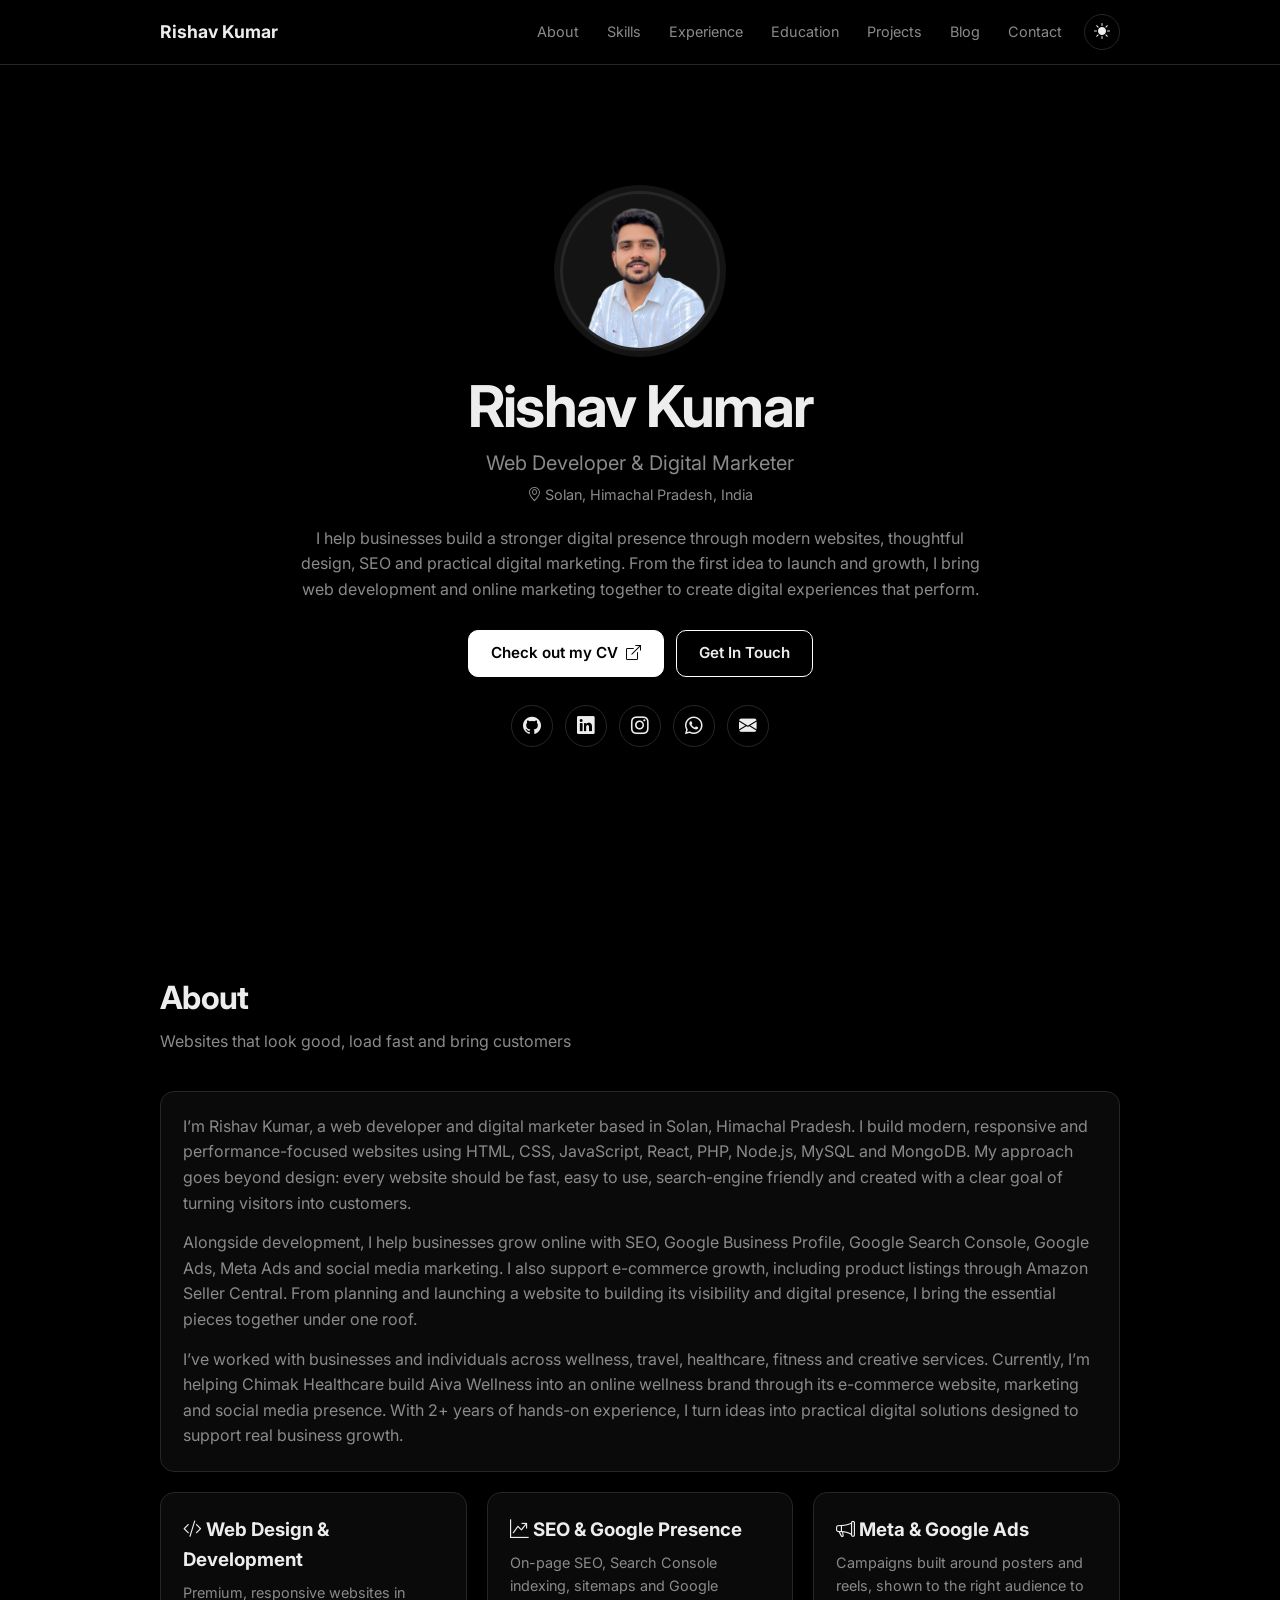
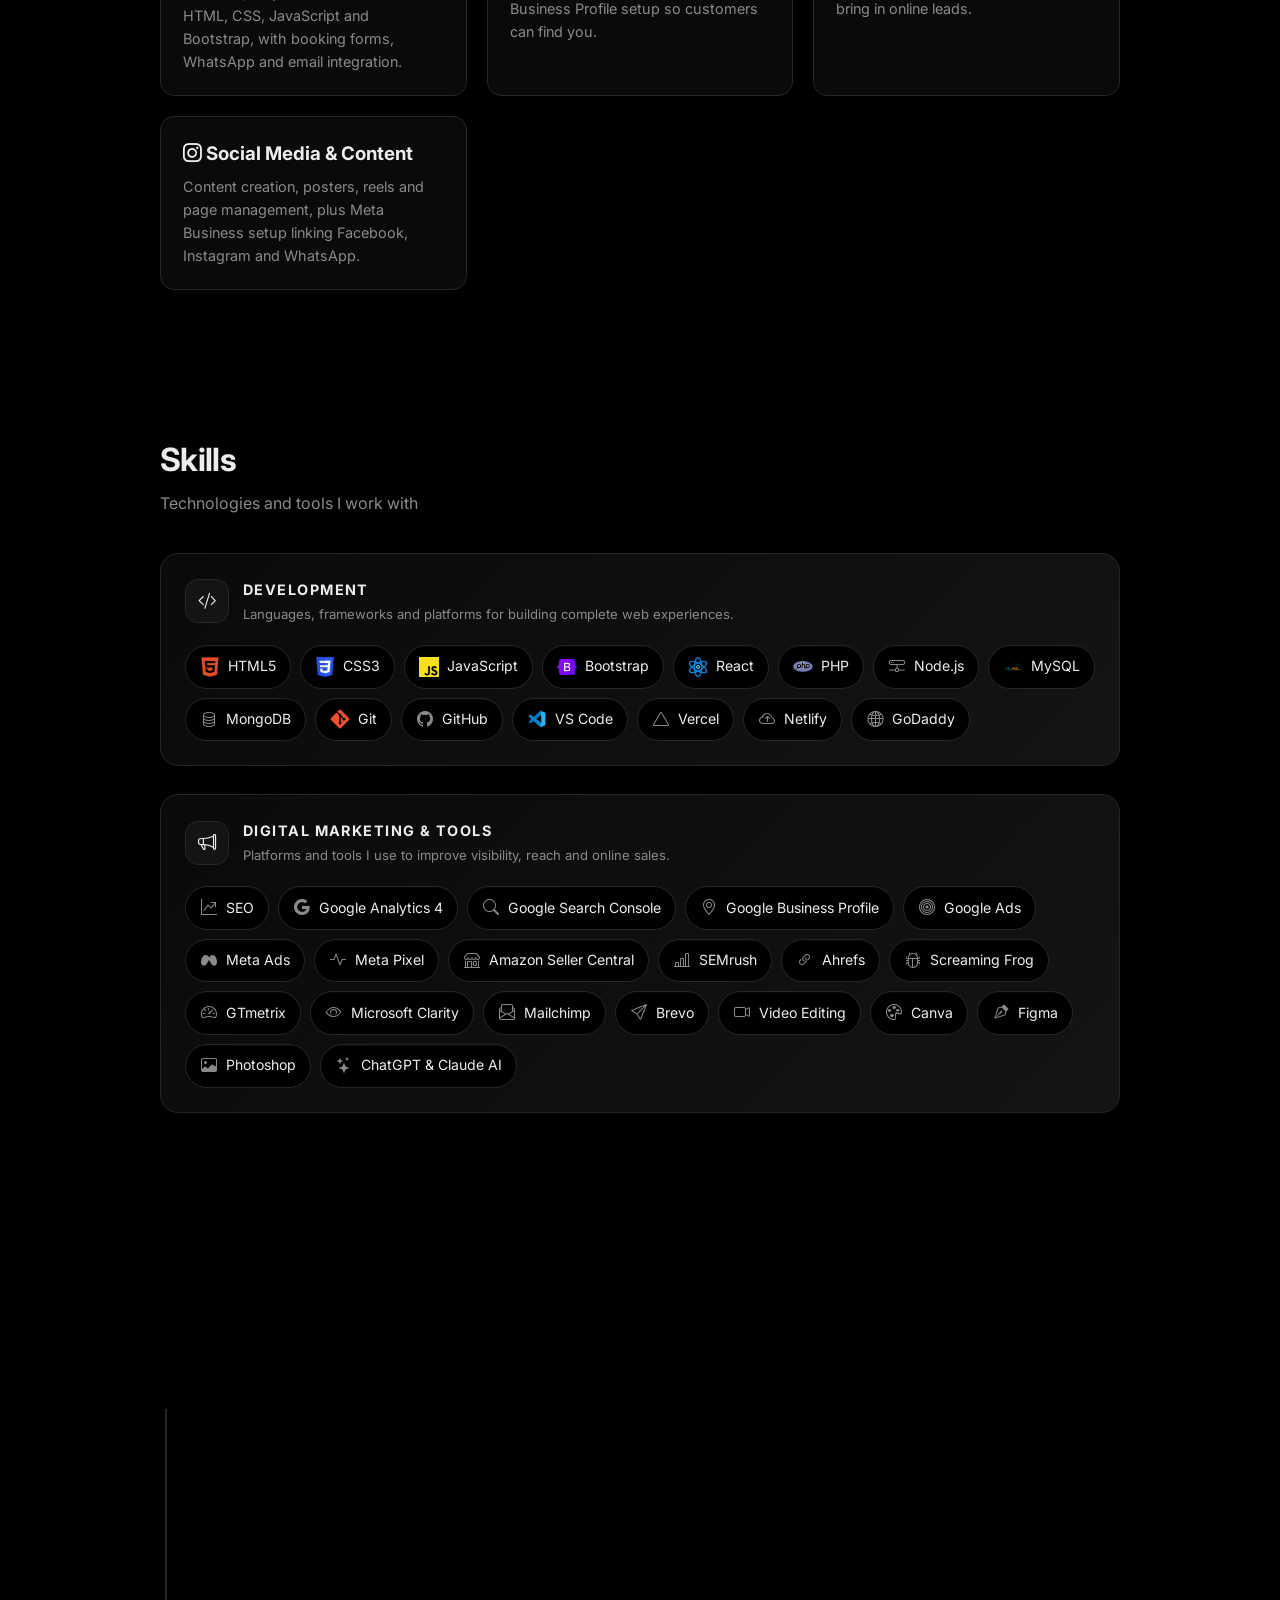
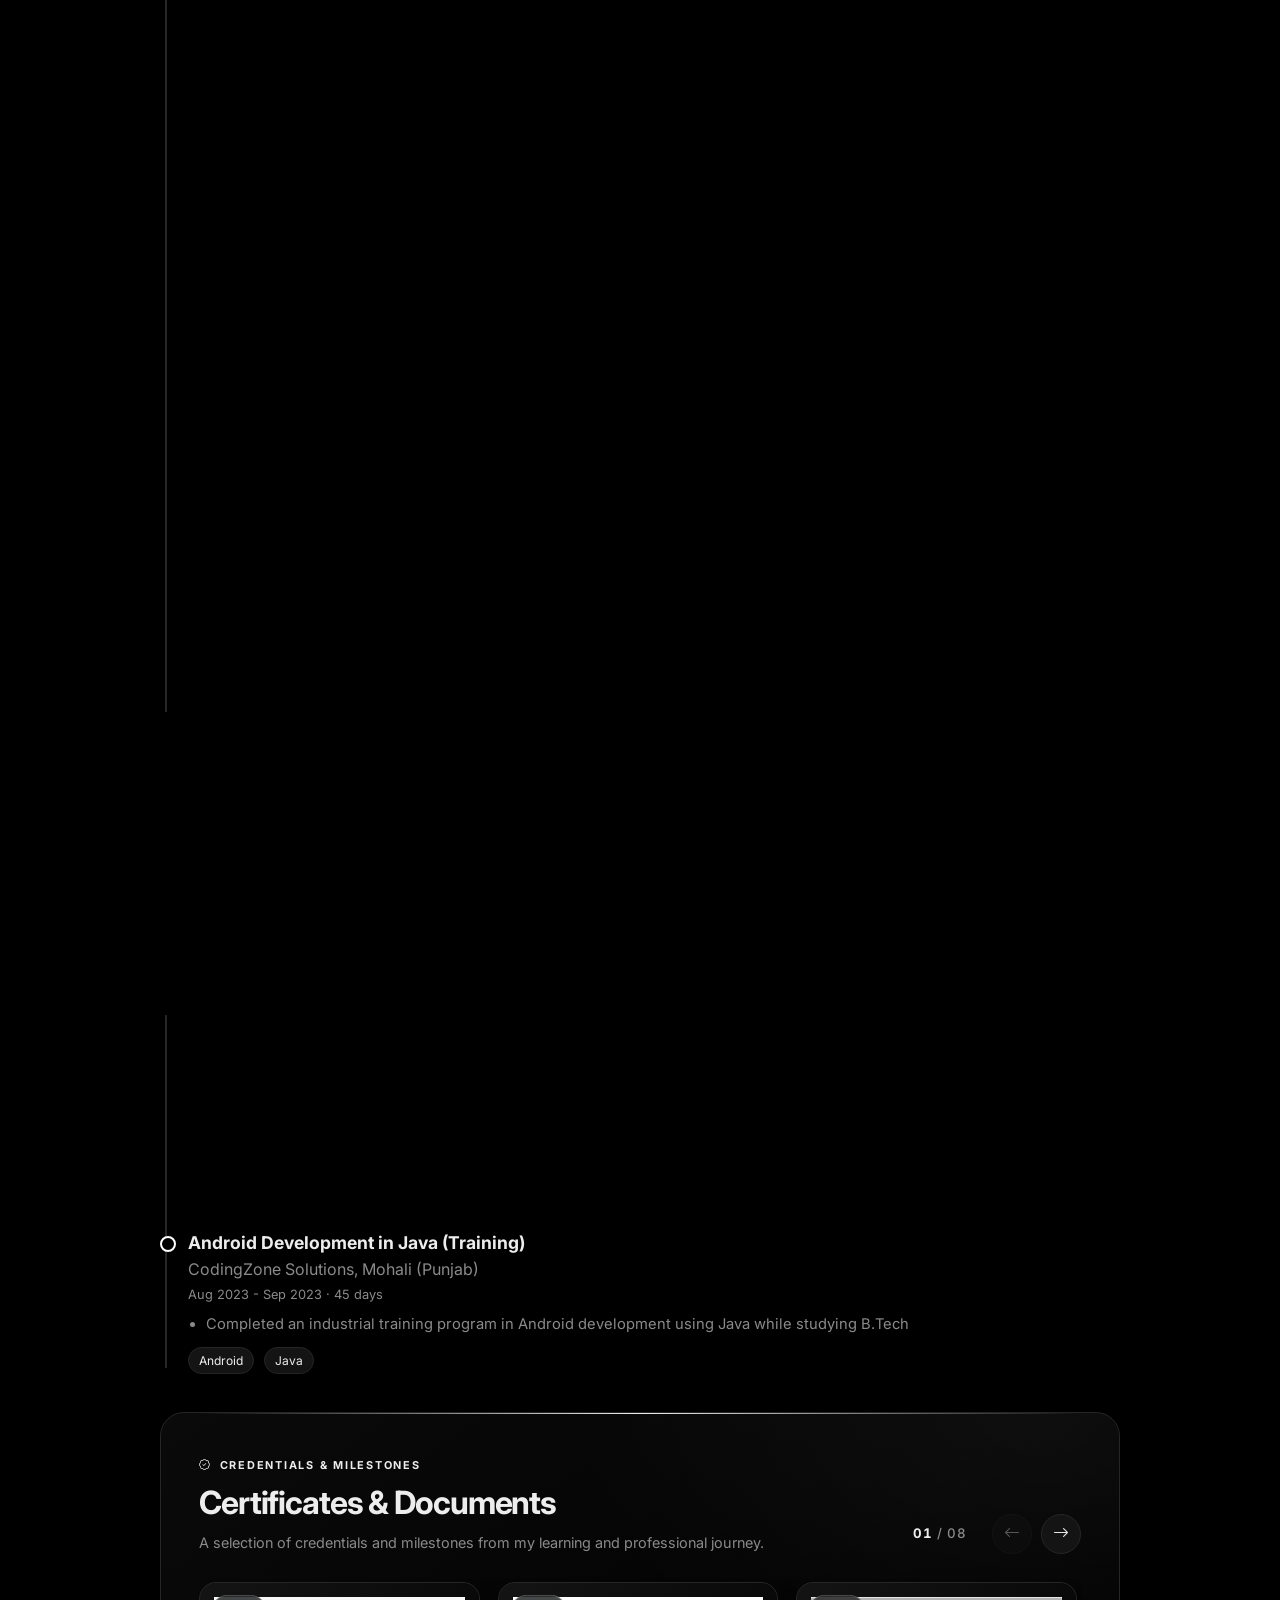
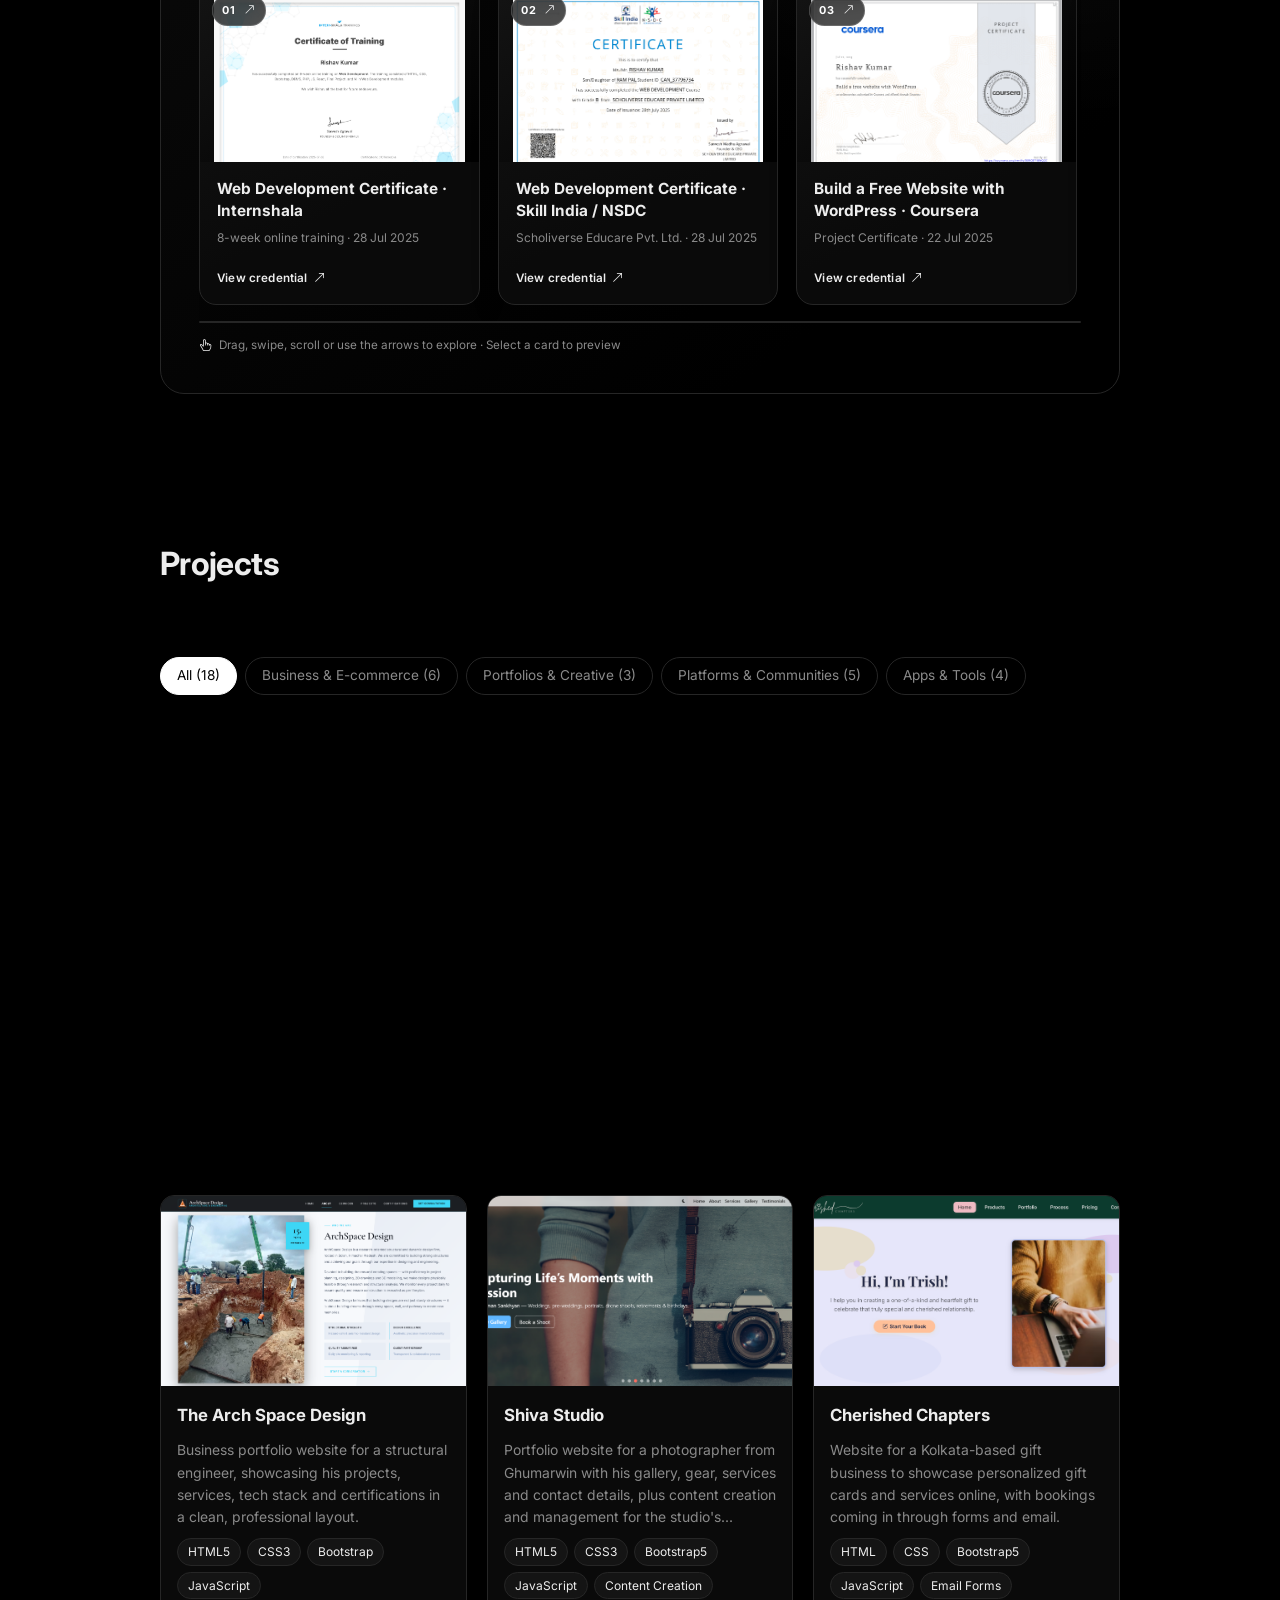
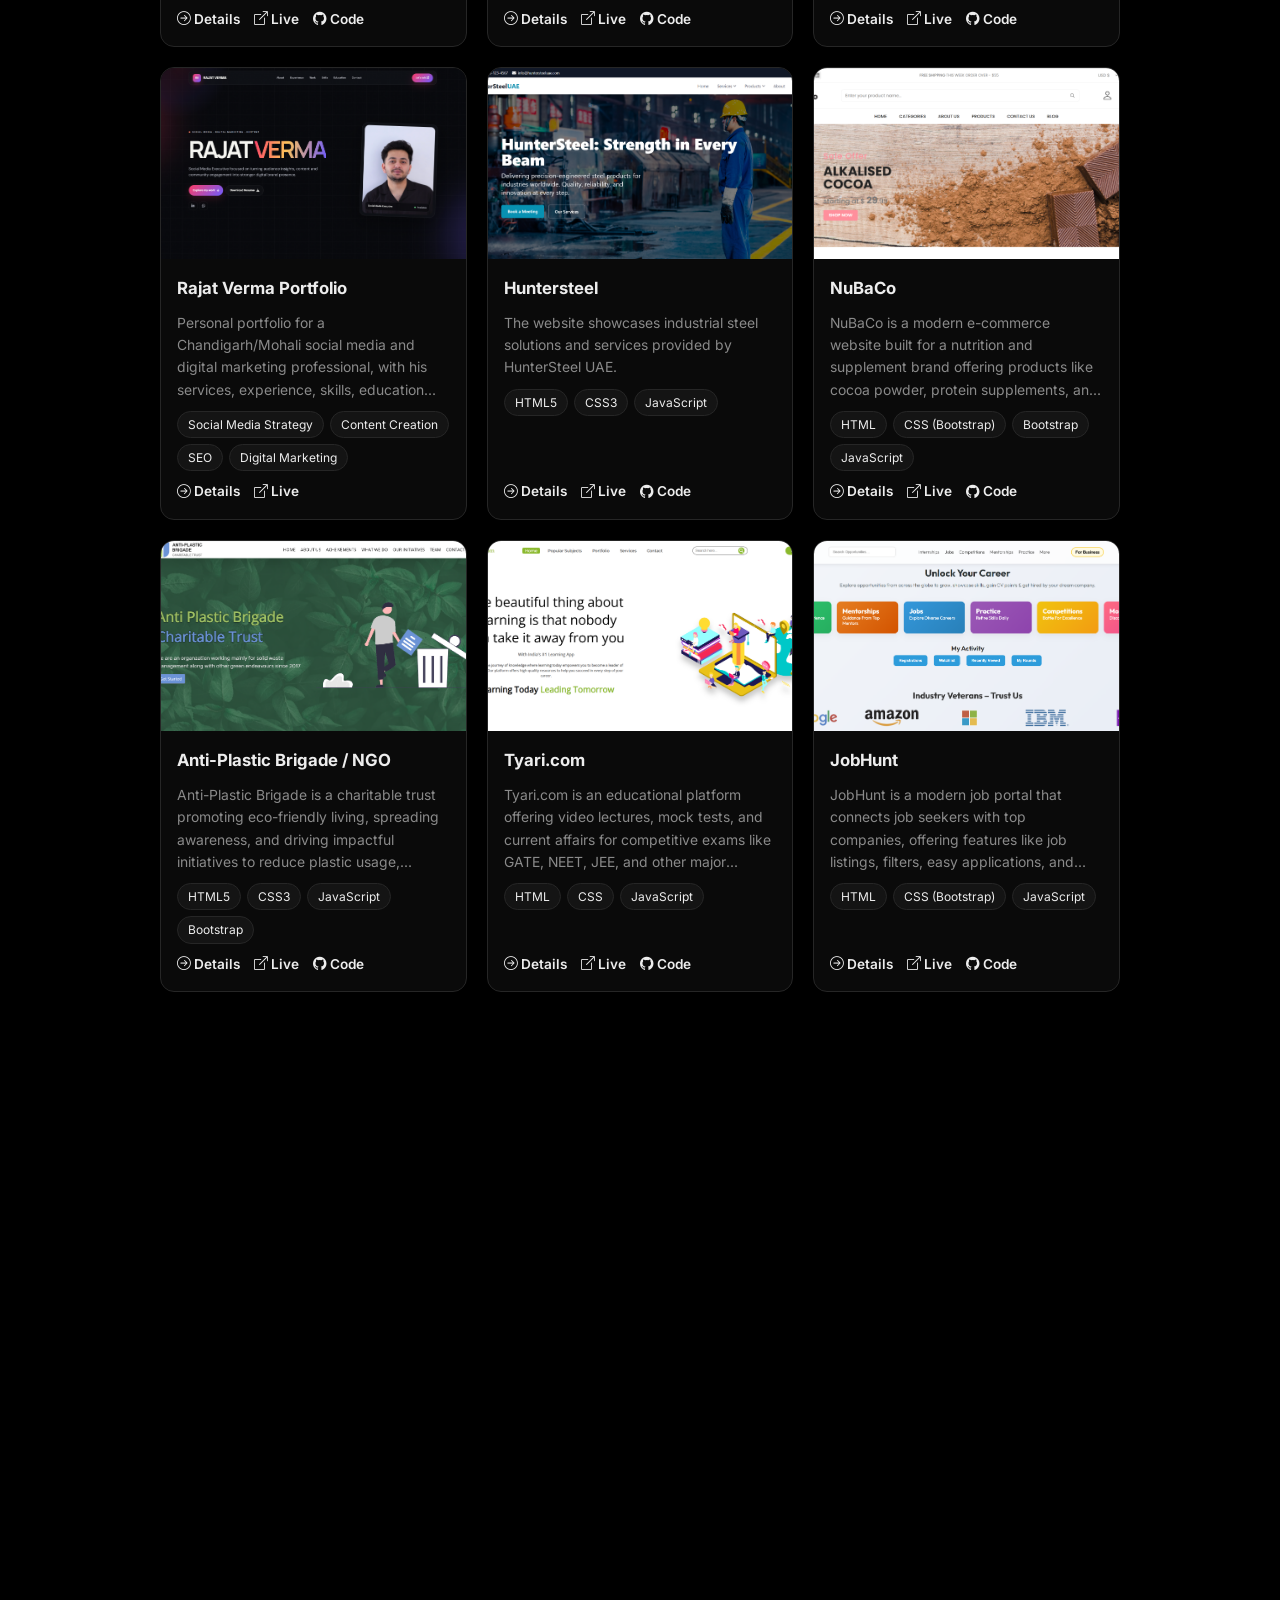
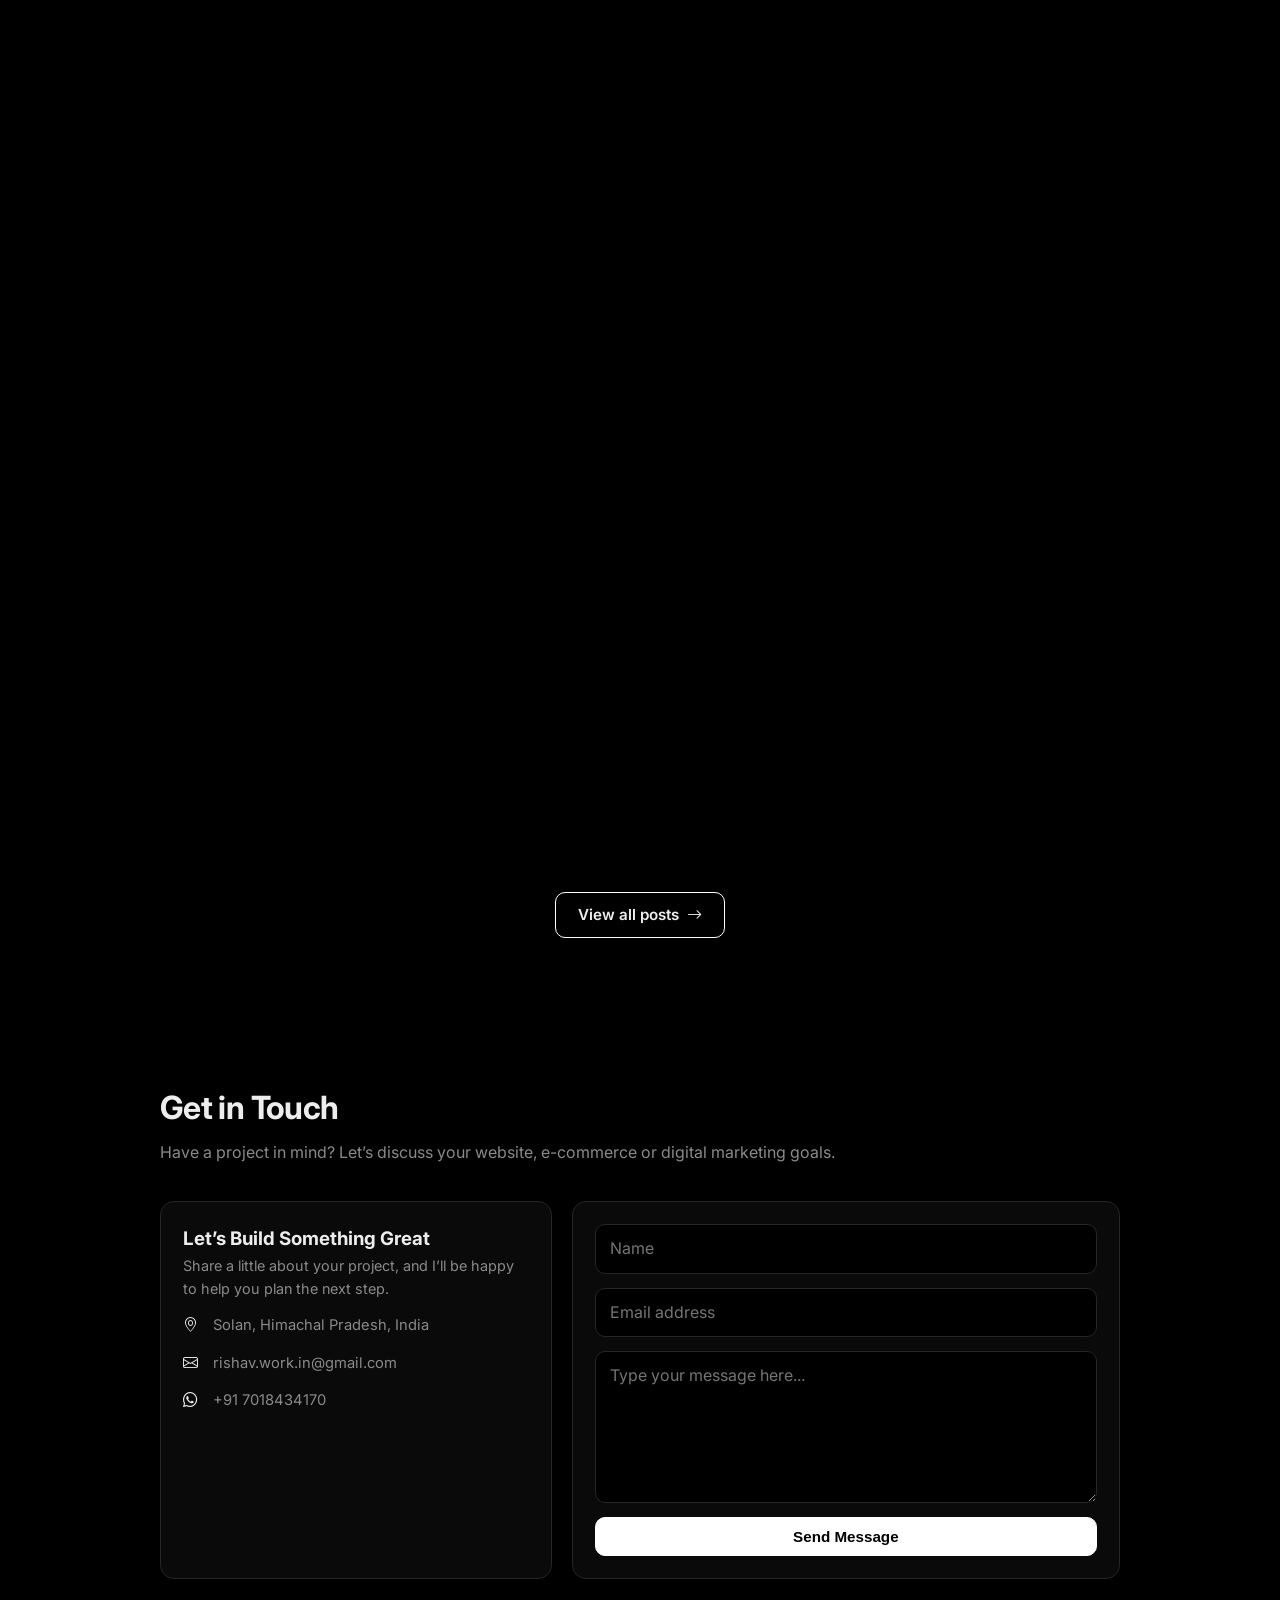
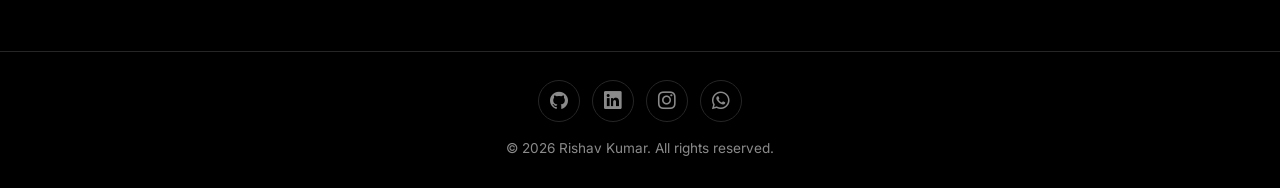
==== commit 217868c5: "." ====
--- a/index.html
+++ b/index.html
@@ -78,8 +78,7 @@
         <li>Leading digital marketing and brand presence across social media, Google Business Profile, SEO and online campaigns</li>
         <li>Managing end-to-end online business setup and coordinating the website, content and channels into one consistent customer experience</li>
       </ul>
-      <div class="chips"><span class="chip sm">E-commerce Development</span><span class="chip sm">Brand Building</span><span class="chip sm">Healthcare &amp; Wellness</span><span class="chip sm">SEO</span><span class="chip sm">Social Media</span><span class="chip sm">Google Business Profile</span></div>
-      <div class="btns" style="justify-content:flex-start;margin-top:14px"><a class="btn" style="padding:6px 14px;font-size:.82rem" href="https://chimak.in/" target="_blank" rel="noopener">Company Website <i class="bi bi-box-arrow-up-right"></i></a><a class="btn" style="padding:6px 14px;font-size:.82rem" href="https://share.google/h5WnQY8JnKgulMBYc" target="_blank" rel="noopener">Google Business Profile <i class="bi bi-box-arrow-up-right"></i></a></div>
+      <div class="chips"><span class="chip sm">E-commerce Development</span><span class="chip sm">Brand Building</span><span class="chip sm">Amazon Product Listings</span><span class="chip sm">SEO</span><span class="chip sm">Social Media</span><span class="chip sm">Google Business Profile</span></div>
     </div>
     <div class="tl-item rv"><h3>Web Developer &amp; Digital Marketer</h3><div class="org">Freelance · Solan, Himachal Pradesh</div><div class="date">2024 - Present</div>
       <ul>
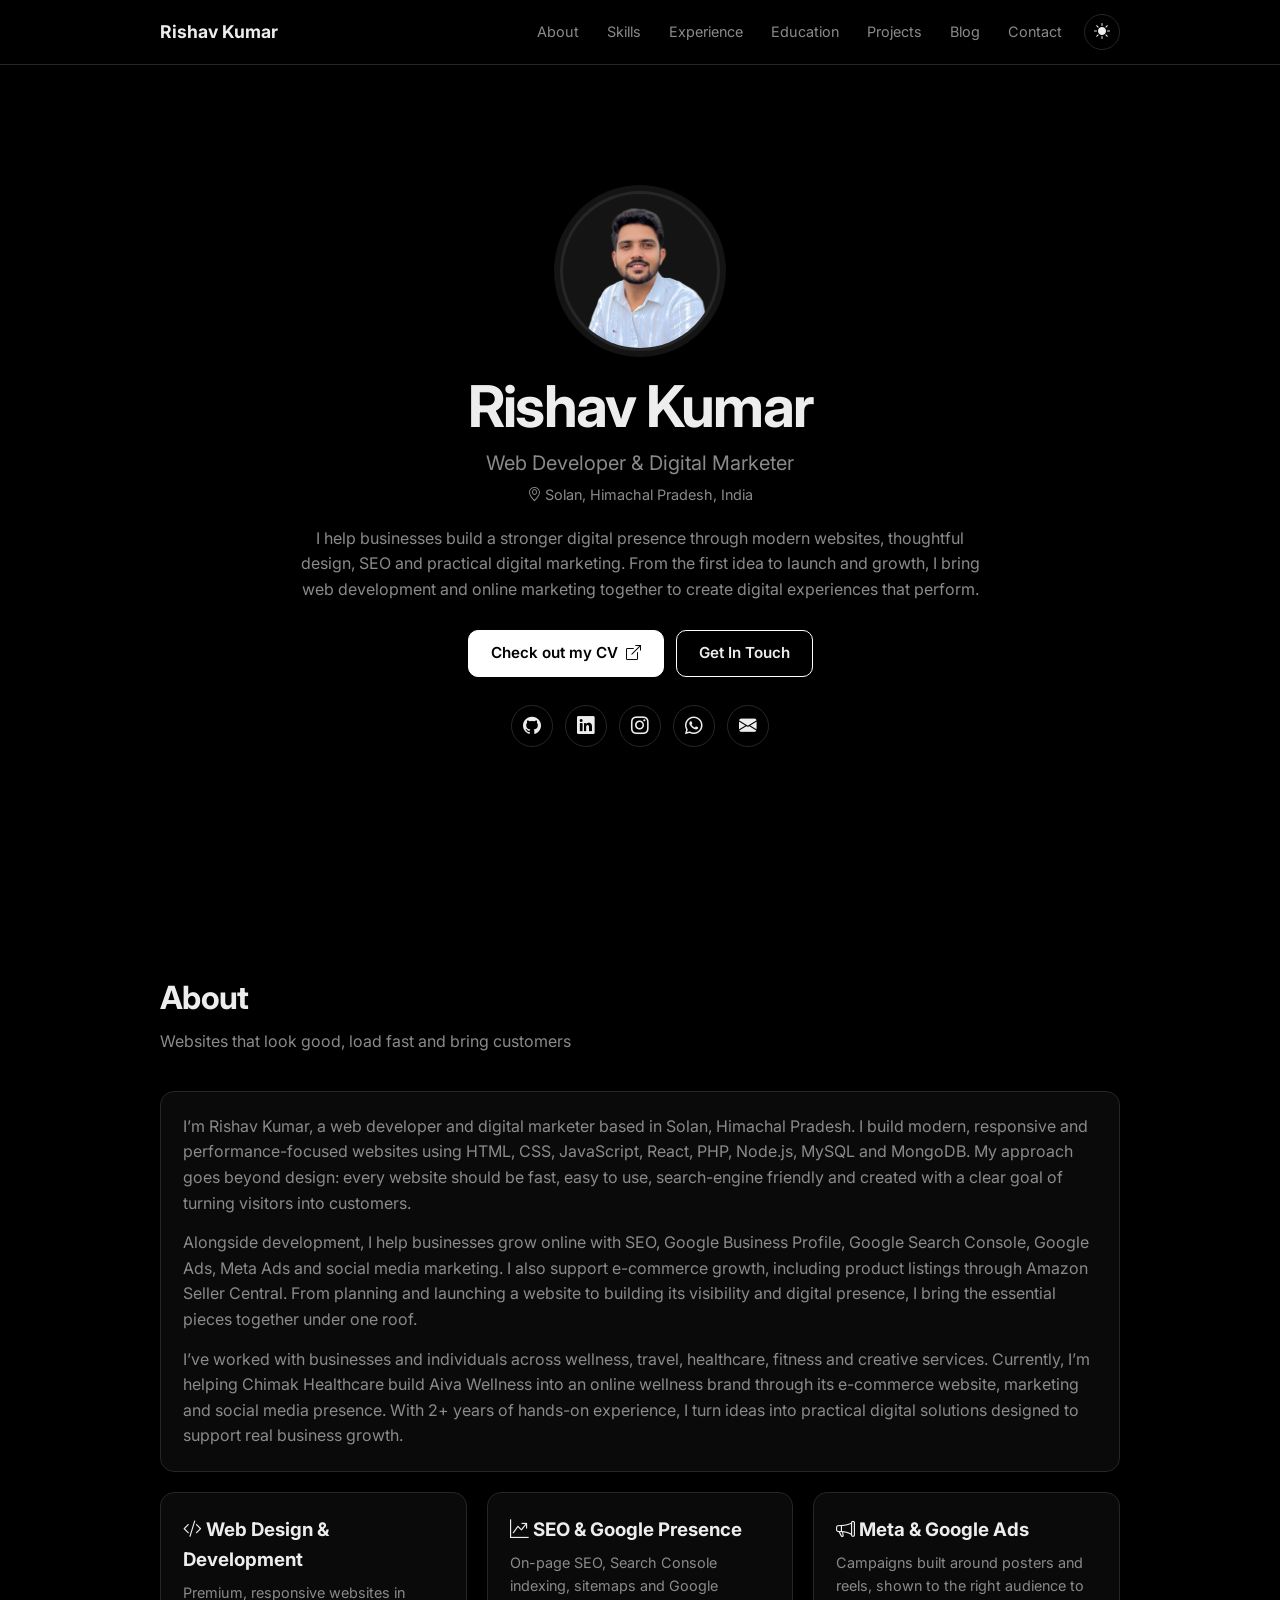
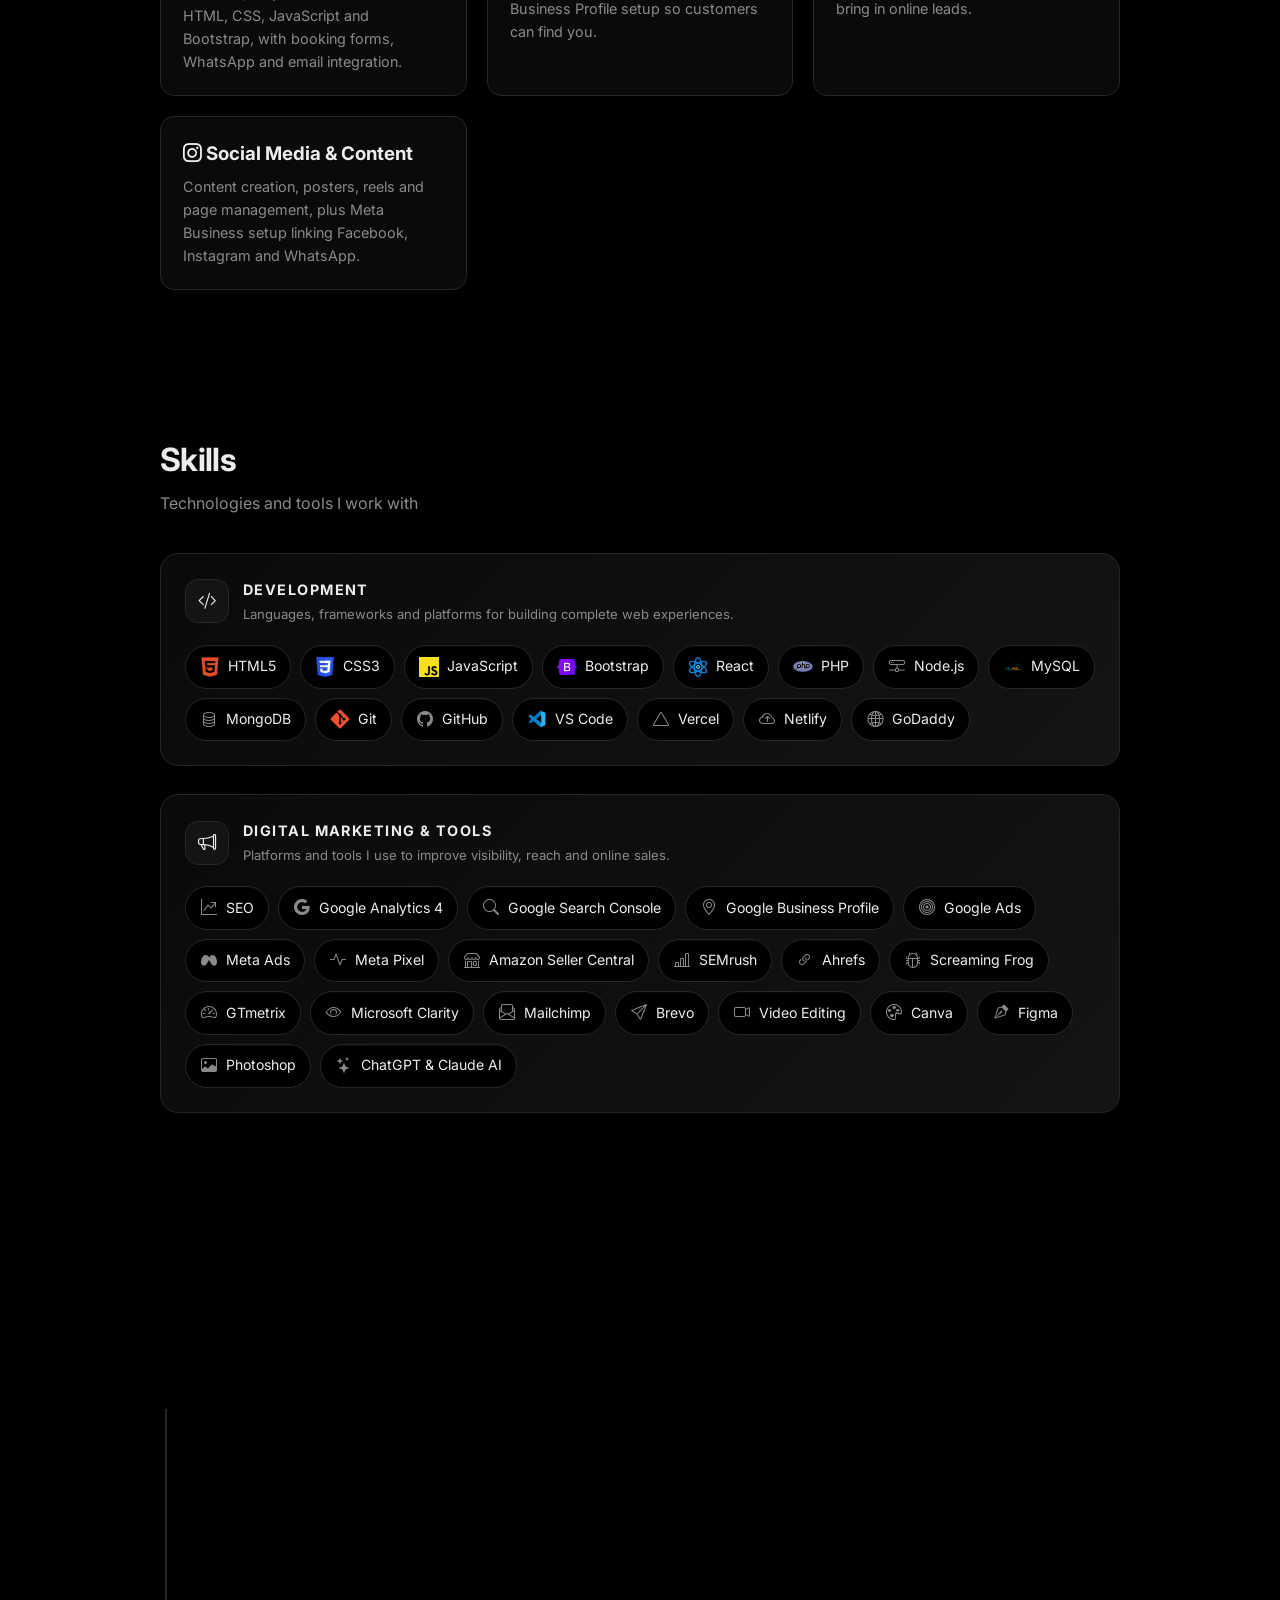
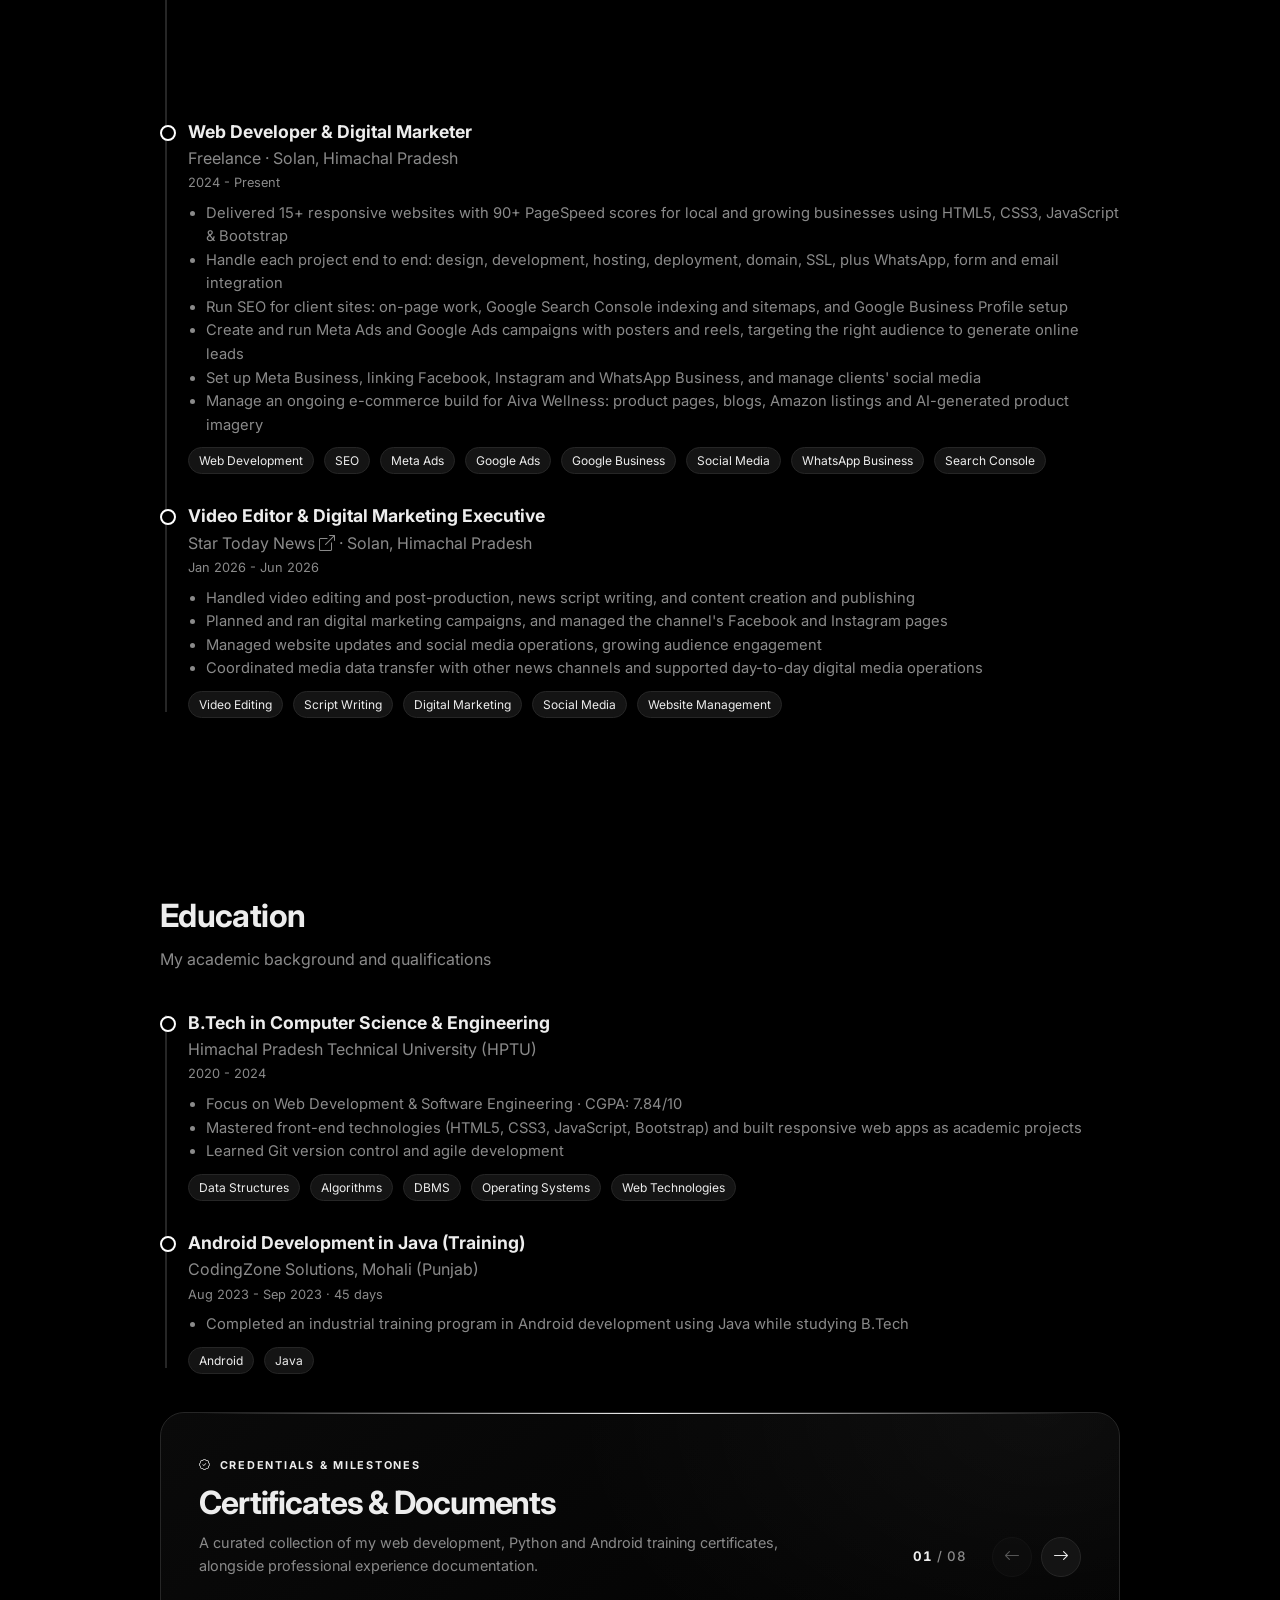
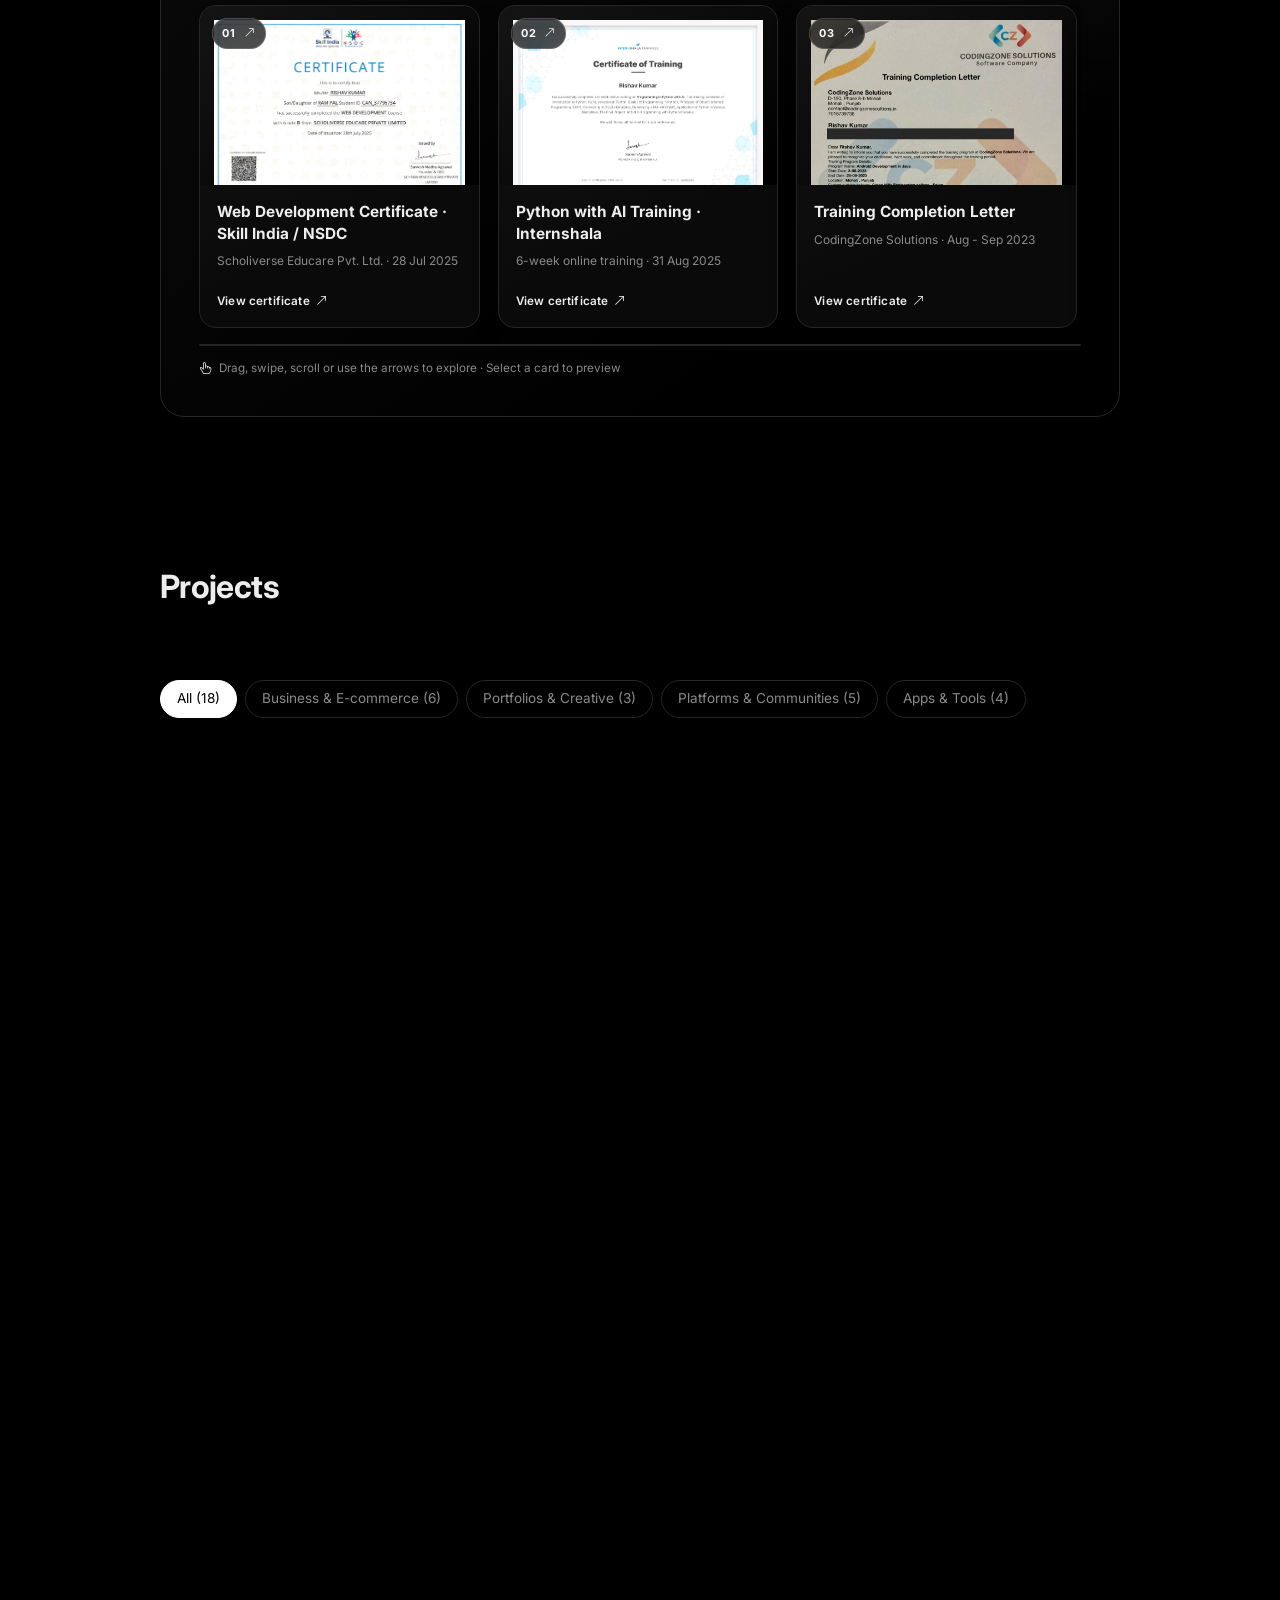
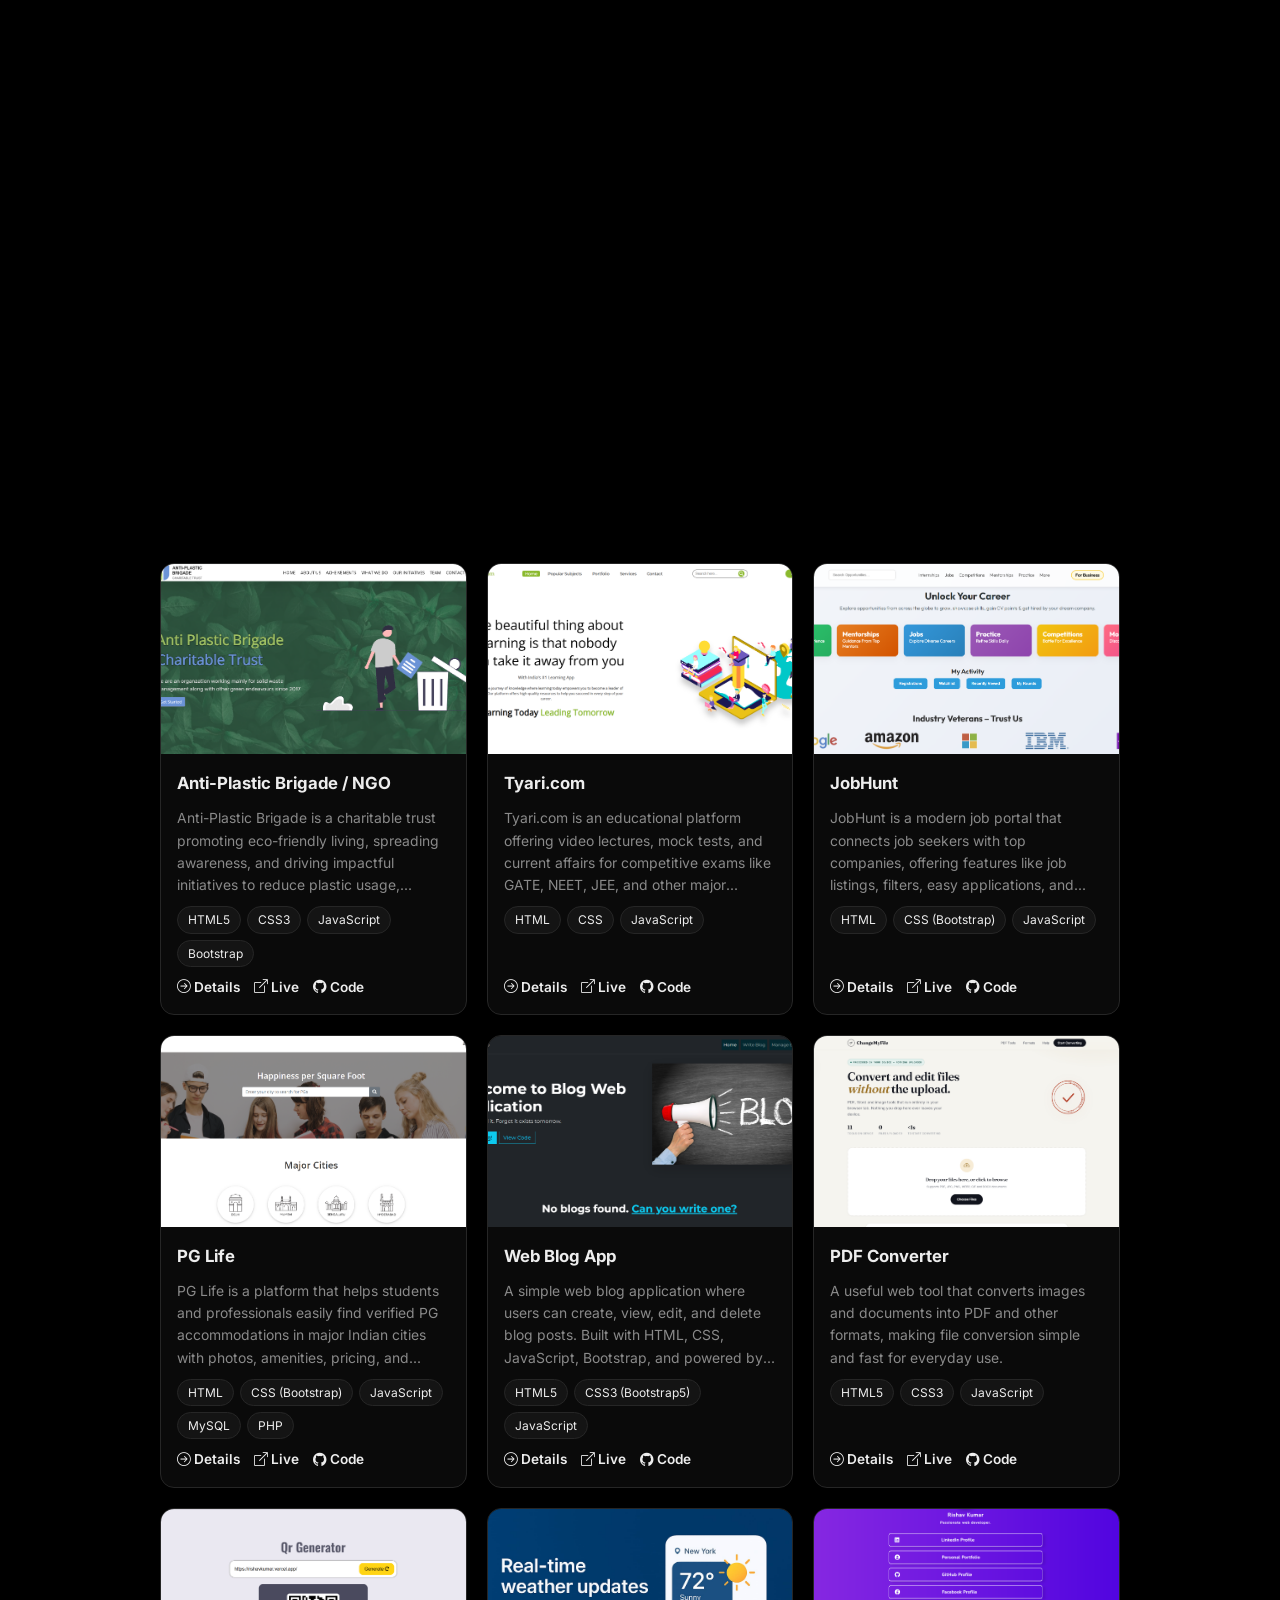
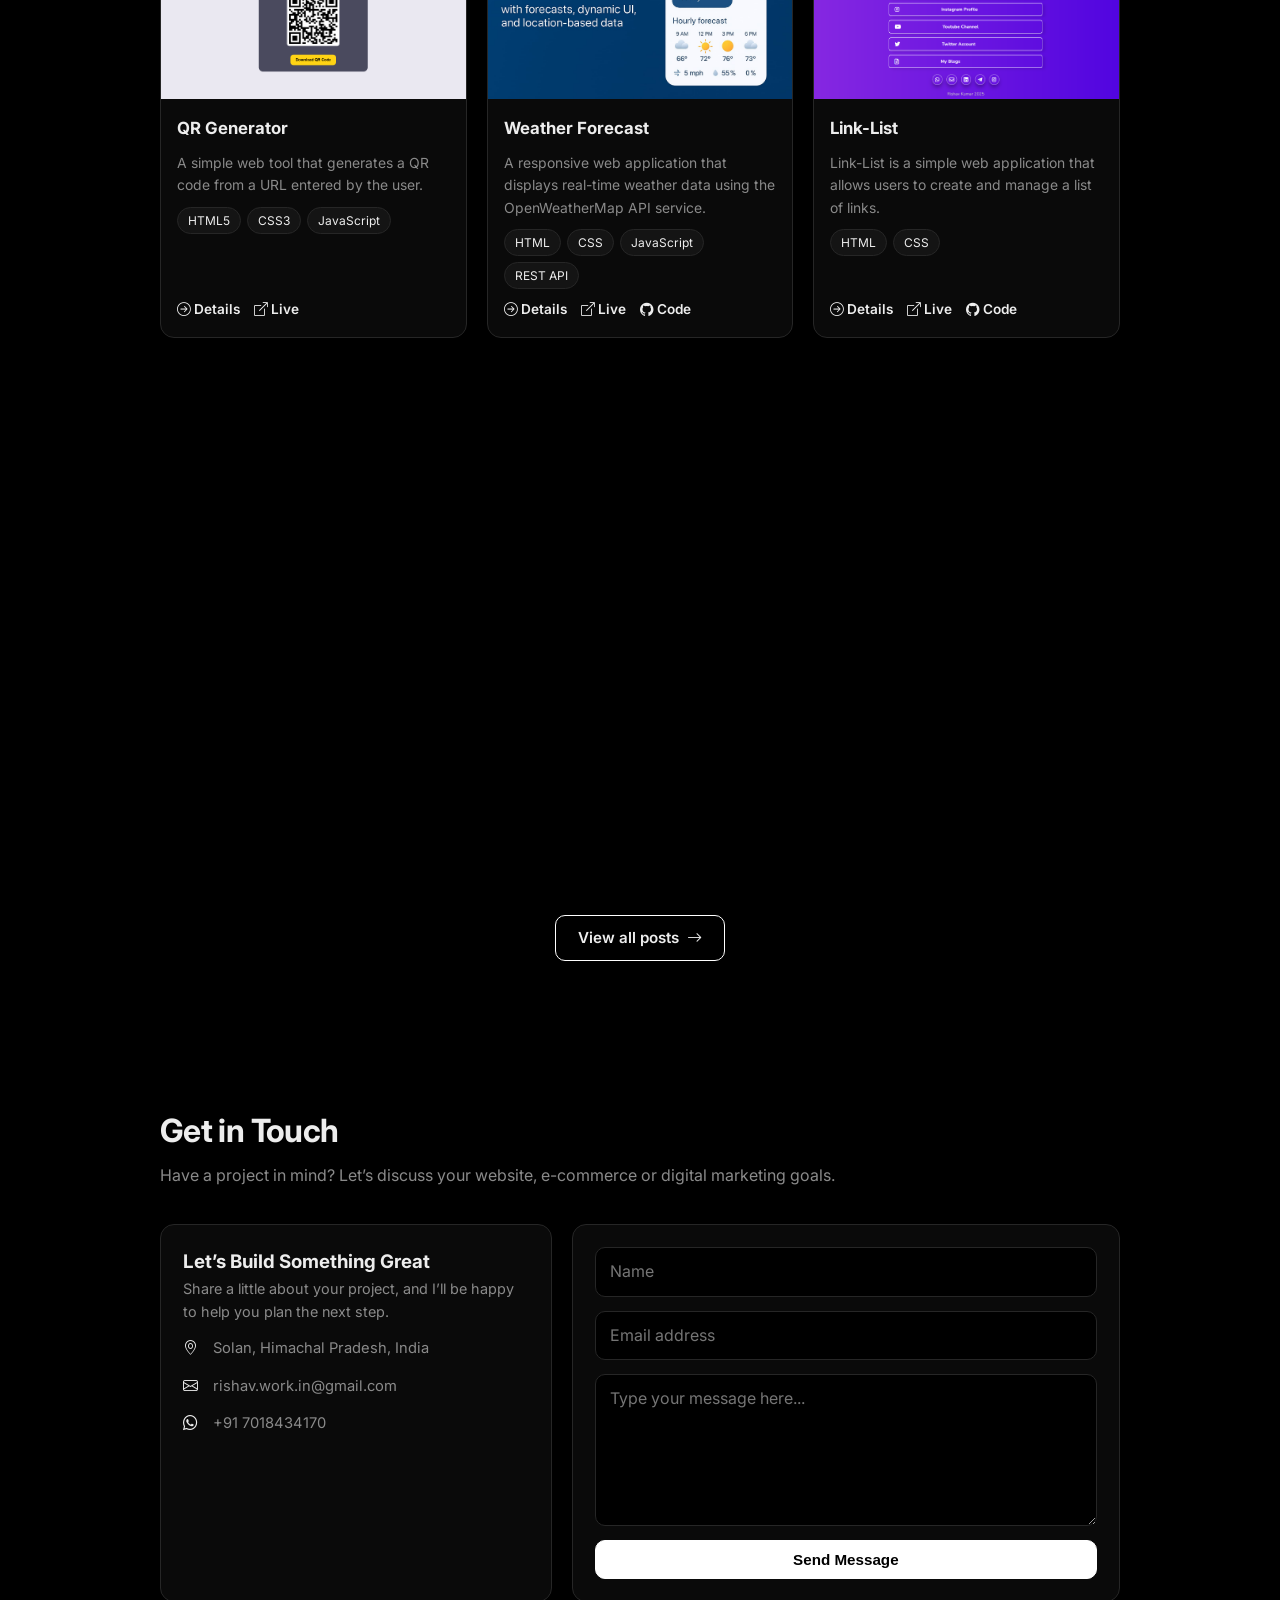
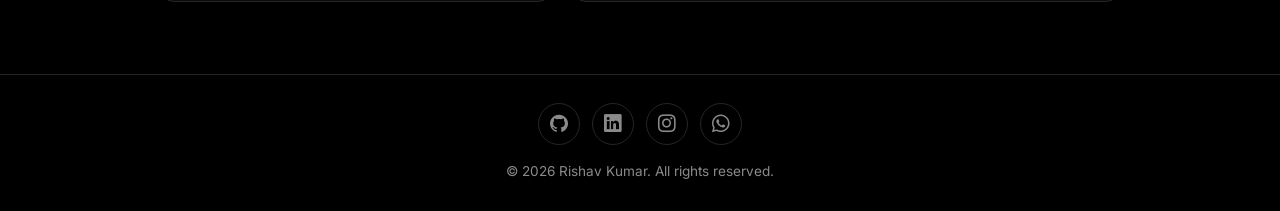
==== commit 887c173c: "," ====
--- a/index.html
+++ b/index.html
@@ -71,7 +71,7 @@
 <section id="experience"><div class="wrap">
   <h2 class="title rv">Work Experience</h2><p class="sub rv">2+ years building websites, digital brands and online growth for businesses</p>
   <div class="tl">
-    <div class="tl-item rv"><h3>Web Developer &amp; Digital Marketing Specialist</h3><div class="org">Chimak Healthcare · Solan, Himachal Pradesh</div><div class="date">Jun 2026 - Present</div>
+    <div class="tl-item rv"><h3>Web Developer &amp; Digital Marketing Specialist</h3><div class="org"><a href="https://chimak.in/" target="_blank" rel="noopener">Chimak Healthcare <i class="bi bi-box-arrow-up-right"></i></a> · Solan, Himachal Pradesh</div><div class="date">Jun 2026 - Present</div>
       <ul>
         <li>Building Aiva Wellness as a new online healthcare and wellness supplements brand, from digital foundations through launch and growth</li>
         <li>Developing the brand’s e-commerce website, including product-focused pages and a smooth, mobile-friendly shopping experience</li>
@@ -113,18 +113,18 @@
   </div>
   <div class="cert-showcase rv">
     <div class="cert-showcase-head">
-      <div><span class="eyebrow"><i class="bi bi-patch-check"></i> CREDENTIALS &amp; MILESTONES</span><h3>Certificates &amp; Documents</h3><p>A selection of credentials and milestones from my learning and professional journey.</p></div>
+      <div><span class="eyebrow"><i class="bi bi-patch-check"></i> CREDENTIALS &amp; MILESTONES</span><h3>Certificates &amp; Documents</h3><p>A curated collection of my web development, Python and Android training certificates, alongside professional experience documentation.</p></div>
       <div class="cert-controls"><span class="cert-count" id="cert-count" aria-live="polite">01 <span>/ 08</span></span><button class="cert-arrow" type="button" id="cert-prev" aria-label="Show previous certificates" aria-controls="cert-track"><i class="bi bi-arrow-left"></i></button><button class="cert-arrow" type="button" id="cert-next" aria-label="Show next certificates" aria-controls="cert-track"><i class="bi bi-arrow-right"></i></button></div>
     </div>
     <div class="cert-viewport"><div class="cert-track" id="cert-track" role="region" aria-label="Certificates carousel" tabindex="0">
-      <button class="card cert" data-doc="internshala-web-development" aria-label="View Internshala Web Development Certificate"><span class="cert-number">01 <i class="bi bi-arrow-up-right"></i></span><span class="im"><img src="certs/Internshala_Web_Development_Certificate.png" alt="Internshala Certificate of Training in Web Development, issued 28 July 2025" loading="lazy"></span><span class="bd"><h3>Web Development Certificate · Internshala</h3><span class="meta">8-week online training · 28 Jul 2025</span><span class="cert-view">View credential <i class="bi bi-arrow-up-right"></i></span></span></button>
-      <button class="card cert" data-doc="skillindia-web-development" aria-label="View Skill India and NSDC Web Development Certificate"><span class="cert-number">02 <i class="bi bi-arrow-up-right"></i></span><span class="im"><img src="certs/SkillIndia_NSDC_Web_Development_Certificate.png" alt="Skill India and NSDC certificate for Web Development, issued 28 July 2025" loading="lazy"></span><span class="bd"><h3>Web Development Certificate · Skill India / NSDC</h3><span class="meta">Scholiverse Educare Pvt. Ltd. · 28 Jul 2025</span><span class="cert-view">View credential <i class="bi bi-arrow-up-right"></i></span></span></button>
-      <button class="card cert" data-doc="coursera-wordpress" aria-label="View Coursera WordPress Project Certificate"><span class="cert-number">03 <i class="bi bi-arrow-up-right"></i></span><span class="im"><img src="certs/Coursera_WordPress_Certificate.png" alt="Coursera Project Certificate for Build a free website with WordPress, issued 22 July 2025" loading="lazy"></span><span class="bd"><h3>Build a Free Website with WordPress · Coursera</h3><span class="meta">Project Certificate · 22 Jul 2025</span><span class="cert-view">View credential <i class="bi bi-arrow-up-right"></i></span></span></button>
-      <button class="card cert" data-doc="internshala-python" aria-label="View Internshala Python with AI Training Certificate"><span class="cert-number">04 <i class="bi bi-arrow-up-right"></i></span><span class="im"><img src="certs/Internshala_Python_Certificate.png" alt="Internshala Certificate of Training in Programming in Python with AI, issued 31 August 2025" loading="lazy"></span><span class="bd"><h3>Python with AI Training · Internshala</h3><span class="meta">6-week online training · 31 Aug 2025</span><span class="cert-view">View credential <i class="bi bi-arrow-up-right"></i></span></span></button>
-      <button class="card cert" data-doc="skillindia-python" aria-label="View Skill India and NSDC Python Certificate"><span class="cert-number">05 <i class="bi bi-arrow-up-right"></i></span><span class="im"><img src="certs/SkillIndia_NSDC_Python_Certificate.png" alt="Skill India and NSDC certificate for Programming with Python, issued 31 August 2025" loading="lazy"></span><span class="bd"><h3>Programming with Python · Skill India / NSDC</h3><span class="meta">Scholiverse Educare Pvt. Ltd. · 31 Aug 2025</span><span class="cert-view">View credential <i class="bi bi-arrow-up-right"></i></span></span></button>
-      <button class="card cert" data-doc="experience-certificate" aria-label="View Star Today News Experience Certificate"><span class="cert-number">06 <i class="bi bi-arrow-up-right"></i></span><span class="im"><img src="certs/experience-certificate.jpg" alt="Experience Certificate, Star Today News" loading="lazy"></span><span class="bd"><h3>Experience Certificate</h3><span class="meta">Star Today News · Video Editor &amp; Digital Marketing Executive · 8 Jun 2026</span><span class="cert-view">View credential <i class="bi bi-arrow-up-right"></i></span></span></button>
-      <button class="card cert" data-doc="certificate-of-training" aria-label="View Certificate of Training"><span class="cert-number">07 <i class="bi bi-arrow-up-right"></i></span><span class="im"><img src="certs/certificate-of-training.jpg" alt="Certificate of Training, CodingZone Solutions" loading="lazy"></span><span class="bd"><h3>Certificate of Training</h3><span class="meta">CodingZone Solutions · Android / Java · 28 Sep 2023</span><span class="cert-view">View credential <i class="bi bi-arrow-up-right"></i></span></span></button>
-      <button class="card cert" data-doc="training-completion-letter" aria-label="View Training Completion Letter"><span class="cert-number">08 <i class="bi bi-arrow-up-right"></i></span><span class="im"><img src="certs/training-completion-letter.jpg" alt="Training Completion Letter, CodingZone Solutions" loading="lazy"></span><span class="bd"><h3>Training Completion Letter</h3><span class="meta">CodingZone Solutions · Aug - Sep 2023</span><span class="cert-view">View credential <i class="bi bi-arrow-up-right"></i></span></span></button>
+      <button class="card cert" data-doc="skillindia-web-development" aria-label="View Skill India and NSDC Web Development Certificate"><span class="cert-number">01 <i class="bi bi-arrow-up-right"></i></span><span class="im"><img src="certs/SkillIndia_NSDC_Web_Development_Certificate.png" alt="Skill India and NSDC certificate for Web Development, issued 28 July 2025" loading="lazy"></span><span class="bd"><h3>Web Development Certificate · Skill India / NSDC</h3><span class="meta">Scholiverse Educare Pvt. Ltd. · 28 Jul 2025</span><span class="cert-view">View certificate <i class="bi bi-arrow-up-right"></i></span></span></button>
+      <button class="card cert" data-doc="internshala-python" aria-label="View Internshala Python with AI Training Certificate"><span class="cert-number">02 <i class="bi bi-arrow-up-right"></i></span><span class="im"><img src="certs/Internshala_Python_Certificate.png" alt="Internshala Certificate of Training in Programming in Python with AI, issued 31 August 2025" loading="lazy"></span><span class="bd"><h3>Python with AI Training · Internshala</h3><span class="meta">6-week online training · 31 Aug 2025</span><span class="cert-view">View certificate <i class="bi bi-arrow-up-right"></i></span></span></button>
+      <button class="card cert" data-doc="training-completion-letter" aria-label="View Training Completion Letter"><span class="cert-number">03 <i class="bi bi-arrow-up-right"></i></span><span class="im"><img src="certs/training-completion-letter.jpg" alt="Training Completion Letter, CodingZone Solutions" loading="lazy"></span><span class="bd"><h3>Training Completion Letter</h3><span class="meta">CodingZone Solutions · Aug - Sep 2023</span><span class="cert-view">View certificate <i class="bi bi-arrow-up-right"></i></span></span></button>
+      <button class="card cert" data-doc="experience-certificate" aria-label="View Star Today News Experience Certificate"><span class="cert-number">04 <i class="bi bi-arrow-up-right"></i></span><span class="im"><img src="certs/experience-certificate.jpg" alt="Experience Certificate, Star Today News" loading="lazy"></span><span class="bd"><h3>Experience Certificate</h3><span class="meta">Star Today News · Video Editor &amp; Digital Marketing Executive · 8 Jun 2026</span><span class="cert-view">View certificate <i class="bi bi-arrow-up-right"></i></span></span></button>
+      <button class="card cert" data-doc="internshala-web-development" aria-label="View Internshala Web Development Certificate"><span class="cert-number">05 <i class="bi bi-arrow-up-right"></i></span><span class="im"><img src="certs/Internshala_Web_Development_Certificate.png" alt="Internshala Certificate of Training in Web Development, issued 28 July 2025" loading="lazy"></span><span class="bd"><h3>Web Development Certificate · Internshala</h3><span class="meta">8-week online training · 28 Jul 2025</span><span class="cert-view">View certificate <i class="bi bi-arrow-up-right"></i></span></span></button>
+      <button class="card cert" data-doc="coursera-wordpress" aria-label="View Coursera WordPress Project Certificate"><span class="cert-number">06 <i class="bi bi-arrow-up-right"></i></span><span class="im"><img src="certs/Coursera_WordPress_Certificate.png" alt="Coursera Project Certificate for Build a free website with WordPress, issued 22 July 2025" loading="lazy"></span><span class="bd"><h3>Build a Free Website with WordPress · Coursera</h3><span class="meta">Project Certificate · 22 Jul 2025</span><span class="cert-view">View certificate <i class="bi bi-arrow-up-right"></i></span></span></button>
+      <button class="card cert" data-doc="skillindia-python" aria-label="View Skill India and NSDC Python Certificate"><span class="cert-number">07 <i class="bi bi-arrow-up-right"></i></span><span class="im"><img src="certs/SkillIndia_NSDC_Python_Certificate.png" alt="Skill India and NSDC certificate for Programming with Python, issued 31 August 2025" loading="lazy"></span><span class="bd"><h3>Programming with Python · Skill India / NSDC</h3><span class="meta">Scholiverse Educare Pvt. Ltd. · 31 Aug 2025</span><span class="cert-view">View certificate <i class="bi bi-arrow-up-right"></i></span></span></button>
+      <button class="card cert" data-doc="certificate-of-training" aria-label="View Certificate of Training"><span class="cert-number">08 <i class="bi bi-arrow-up-right"></i></span><span class="im"><img src="certs/certificate-of-training.jpg" alt="Certificate of Training, CodingZone Solutions" loading="lazy"></span><span class="bd"><h3>Certificate of Training</h3><span class="meta">CodingZone Solutions · Android / Java · 28 Sep 2023</span><span class="cert-view">View certificate <i class="bi bi-arrow-up-right"></i></span></span></button>
     </div></div>
     <div class="cert-progress" role="progressbar" aria-label="Certificate carousel position" aria-valuemin="0" aria-valuemax="100" aria-valuenow="0"><span id="cert-progress"></span></div>
     <p class="cert-hint"><i class="bi bi-hand-index-thumb"></i> Drag, swipe, scroll or use the arrows to explore · Select a card to preview</p>
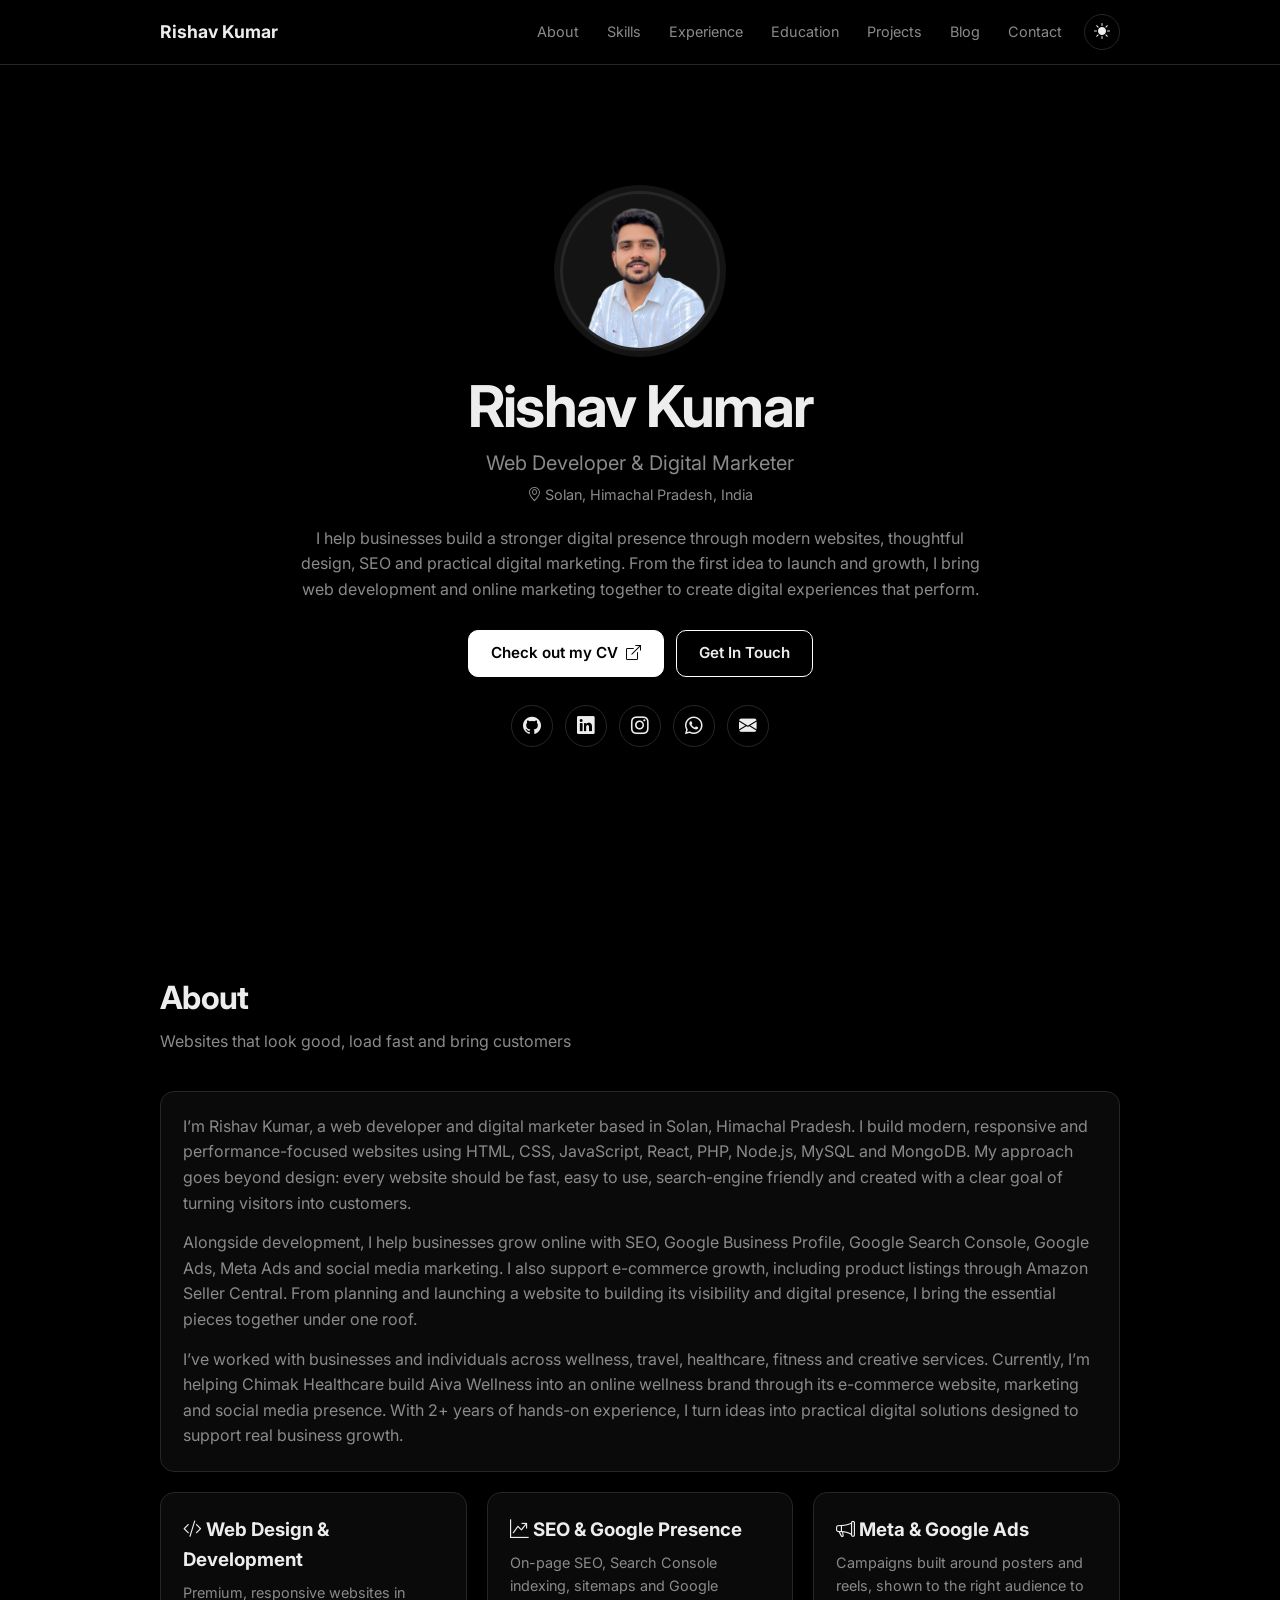
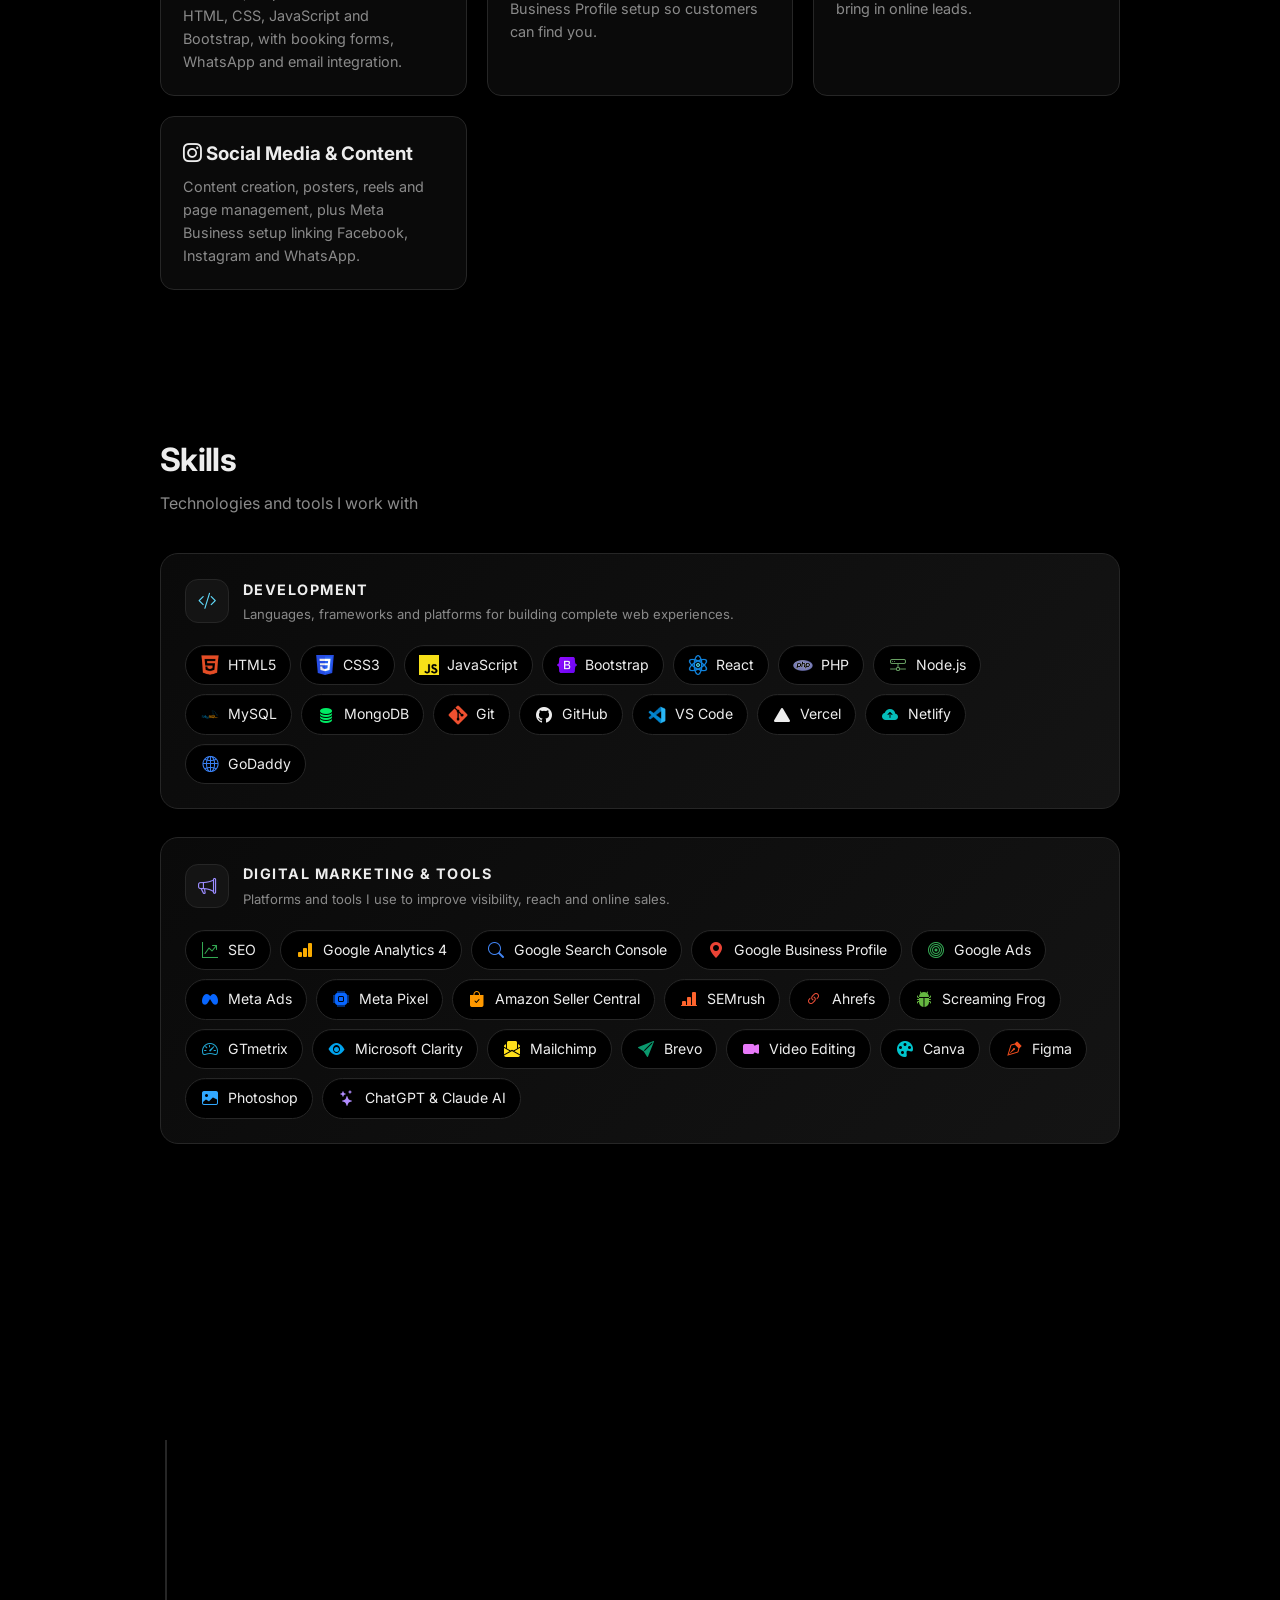
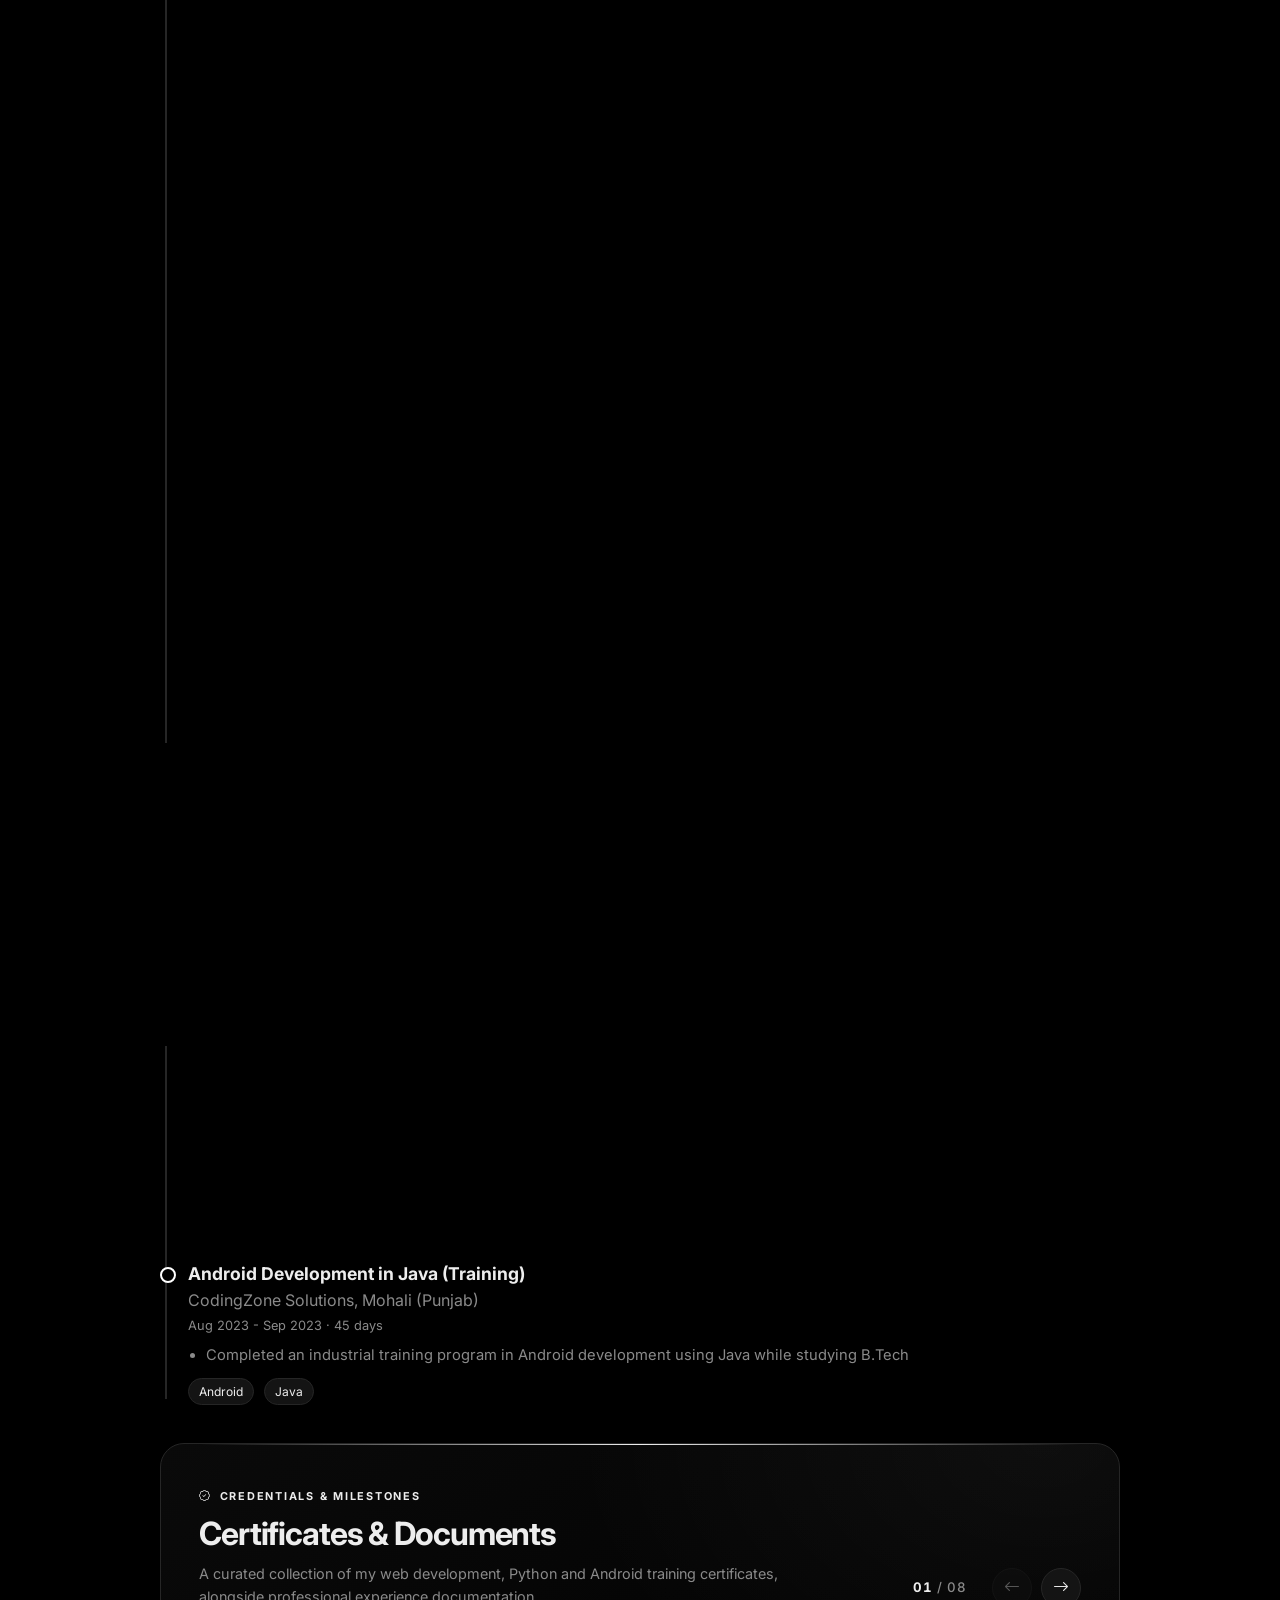
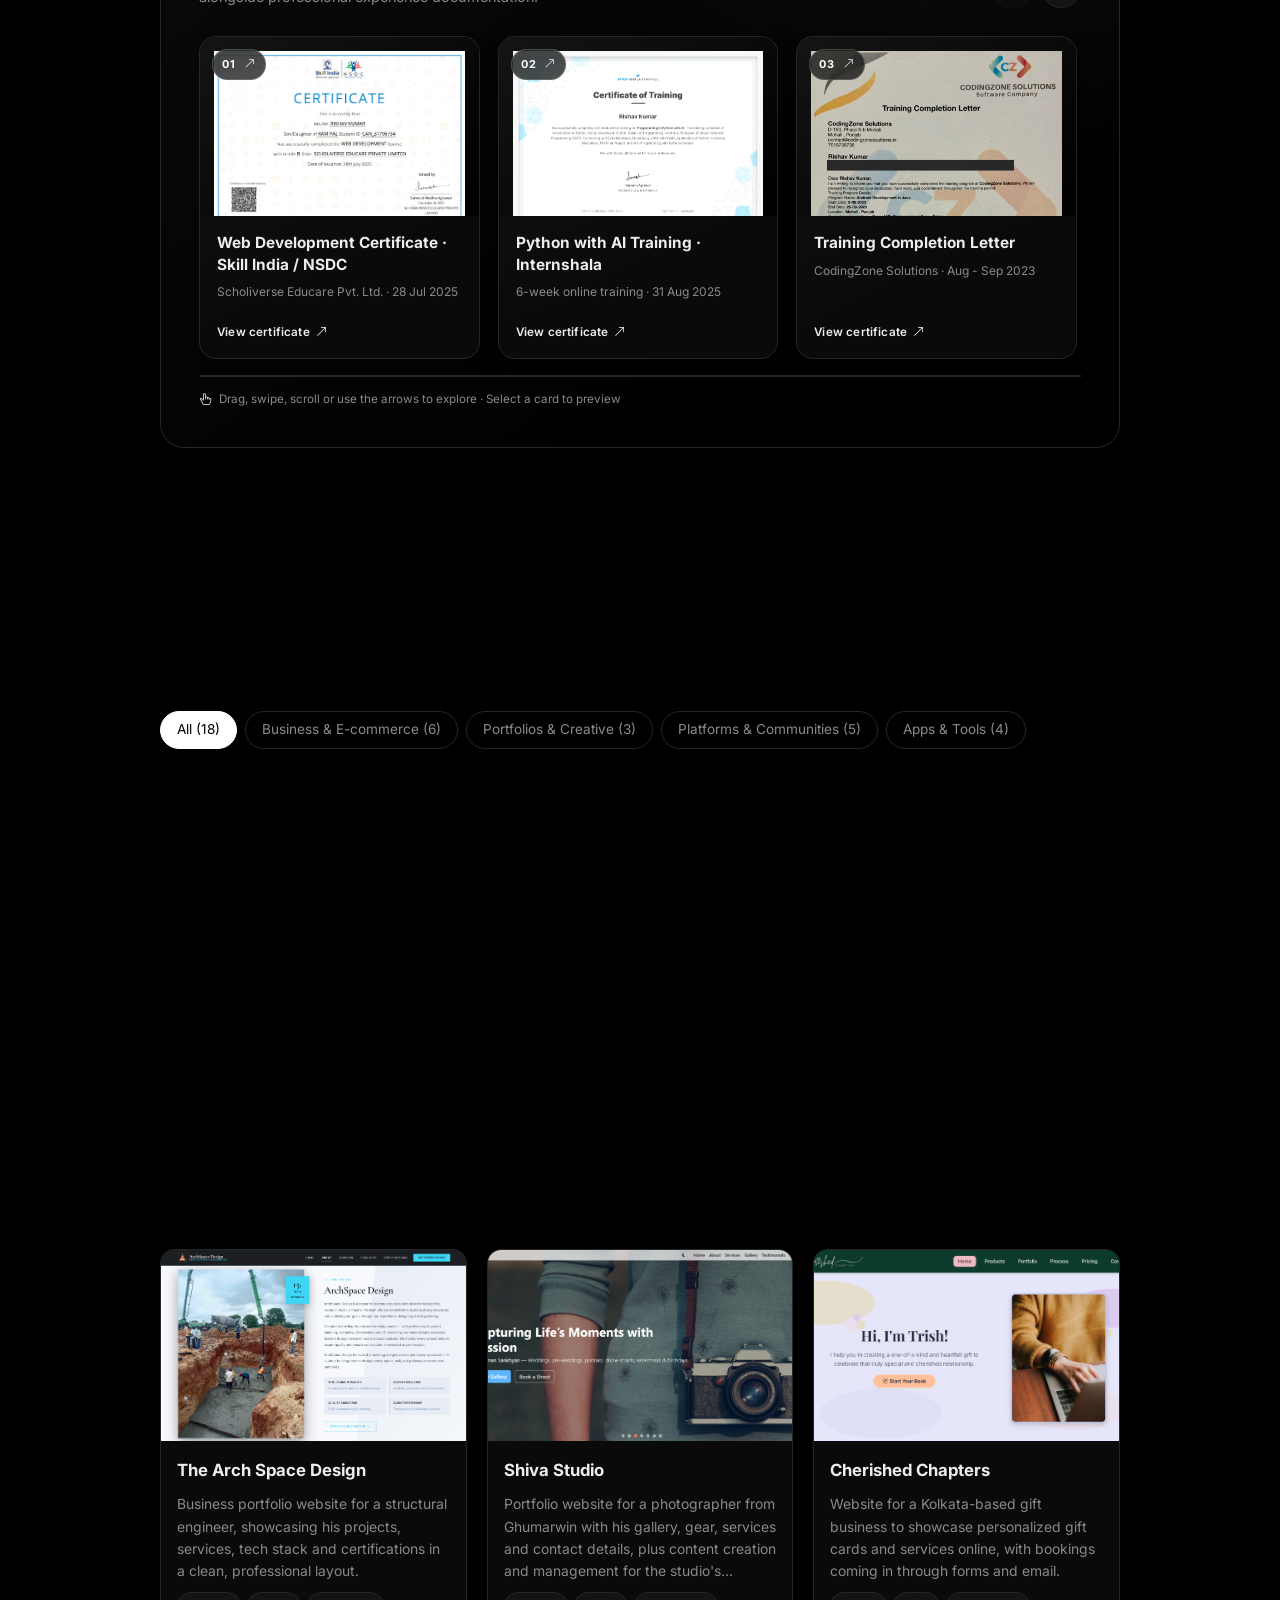
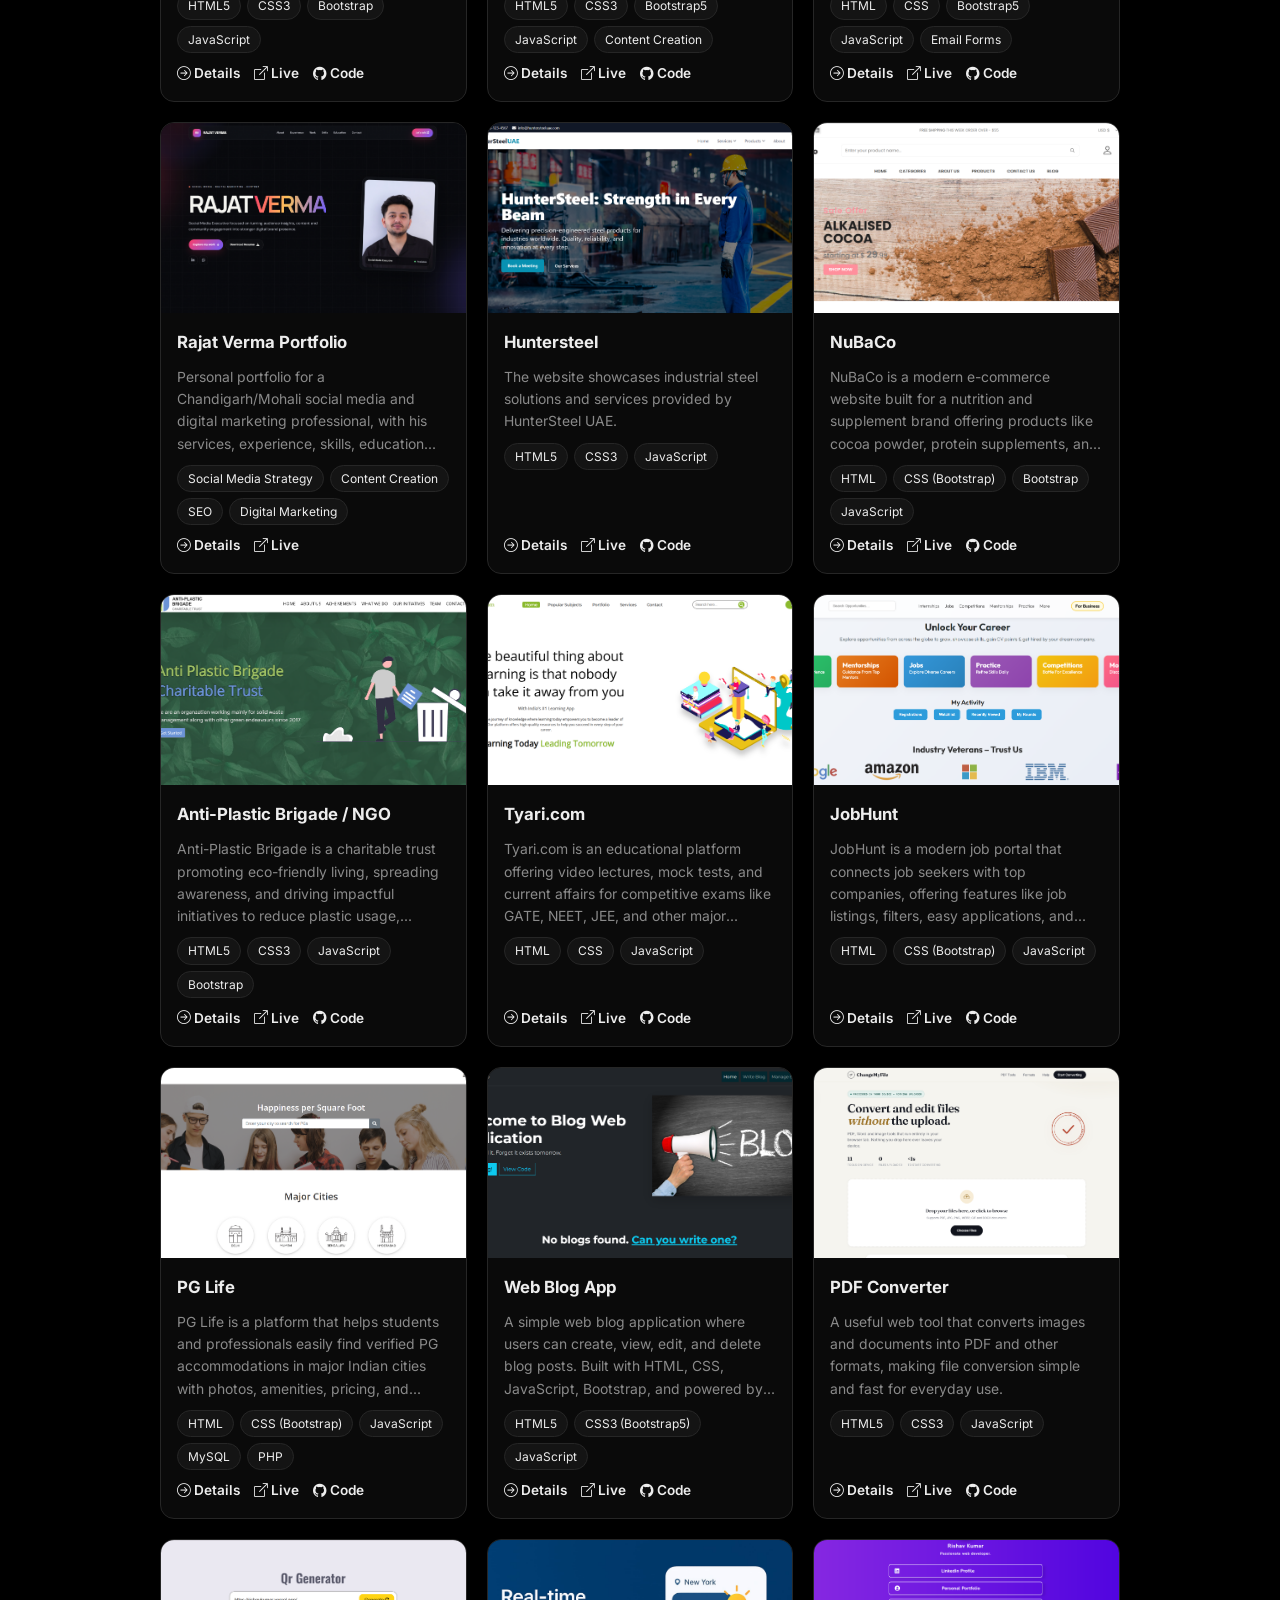
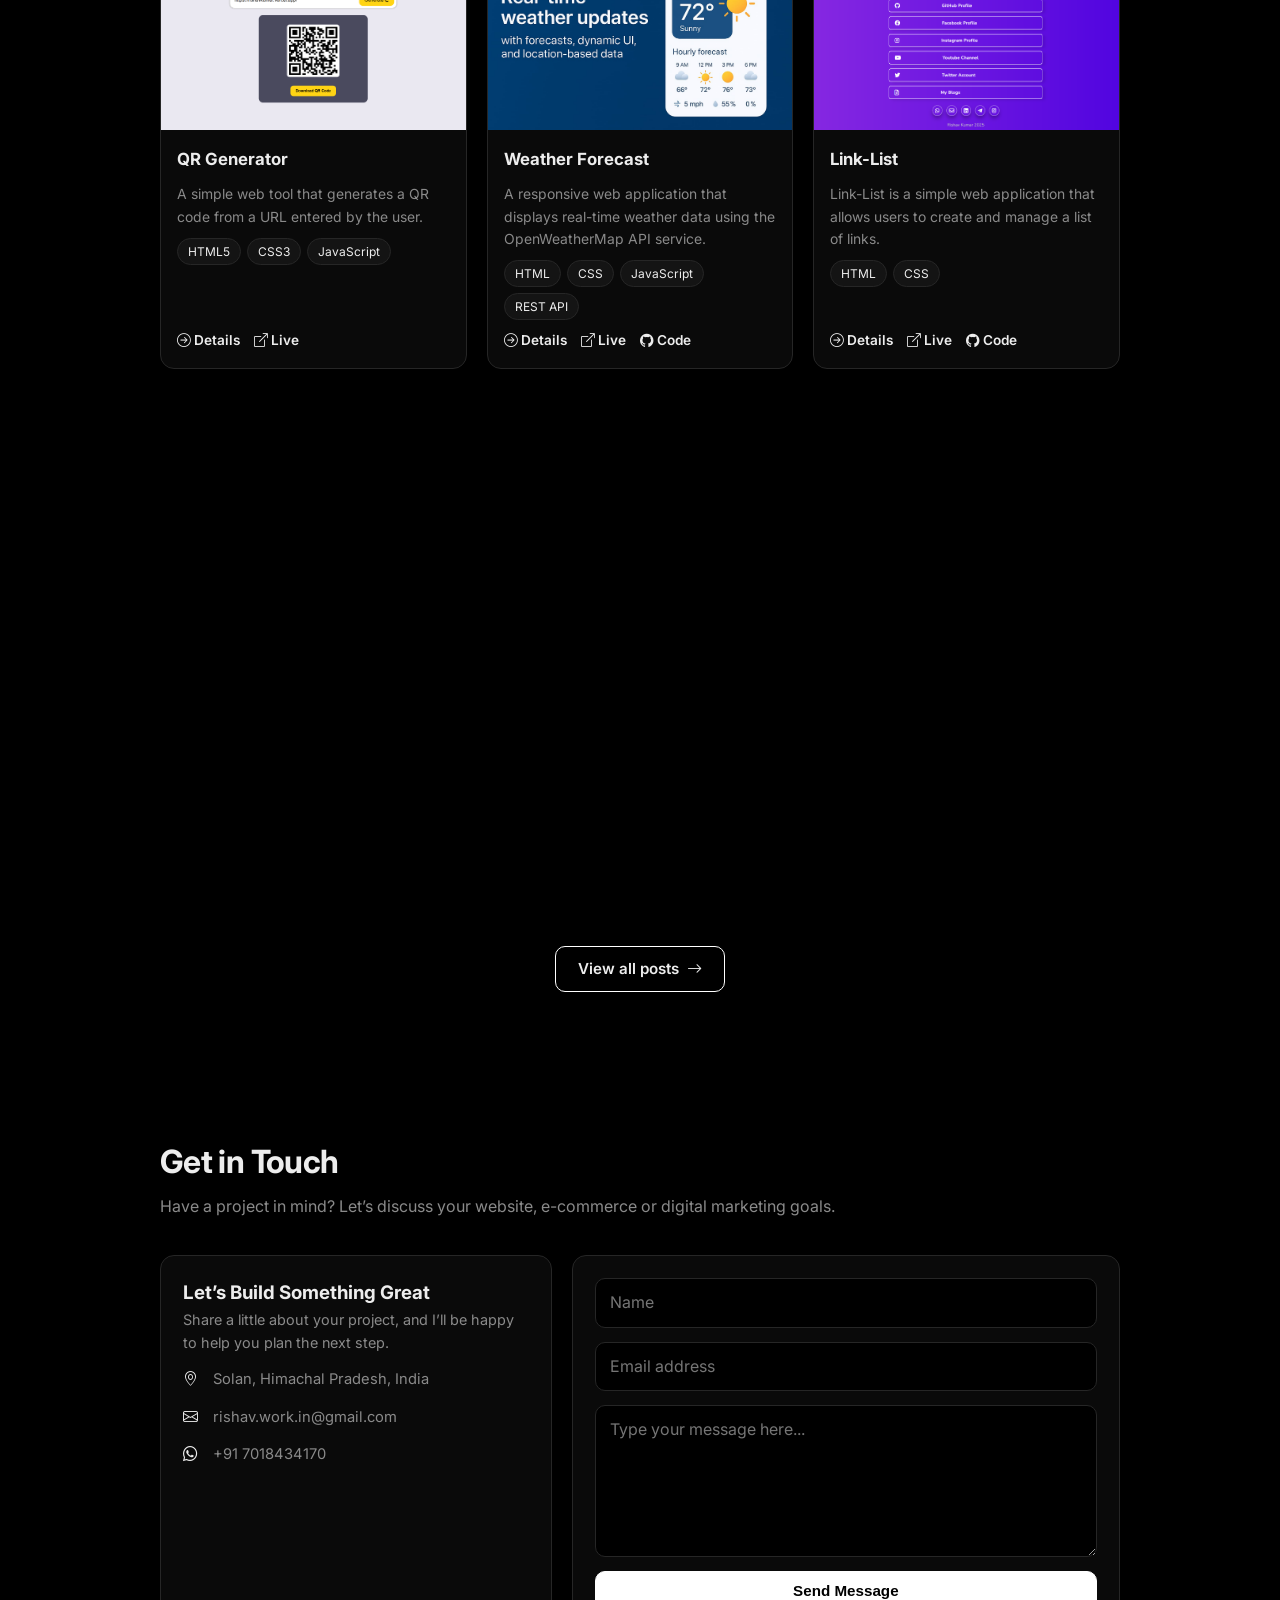
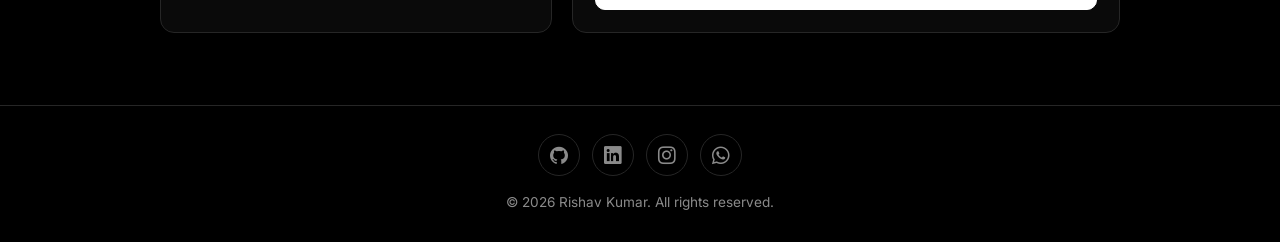
==== commit a99b889e: "." ====
--- a/index.html
+++ b/index.html
@@ -61,10 +61,10 @@
 <section id="skills"><div class="wrap">
   <h2 class="title rv">Skills</h2><p class="sub rv">Technologies and tools I work with</p>
   <div class="skillgrp rv box"><div class="skill-heading"><span class="skill-icon"><i class="bi bi-code-slash"></i></span><div><h3>Development</h3><p>Languages, frameworks and platforms for building complete web experiences.</p></div></div><div class="chips">
-    <span class="chip"><img src="assets/icons/html.webp" alt="">HTML5</span><span class="chip"><img src="assets/icons/css.svg" alt="">CSS3</span><span class="chip"><img src="assets/icons/js.png" alt="">JavaScript</span><span class="chip"><img src="assets/icons/bootstrap.png" alt="">Bootstrap</span><span class="chip"><img src="assets/icons/react.png" alt="">React</span><span class="chip"><img src="assets/icons/php.png" alt="">PHP</span><span class="chip"><i class="bi bi-hdd-network" aria-hidden="true"></i>Node.js</span><span class="chip"><img src="assets/icons/mysql.png" alt="">MySQL</span><span class="chip"><i class="bi bi-database" aria-hidden="true"></i>MongoDB</span><span class="chip"><img src="assets/icons/git.png" alt="">Git</span><span class="chip"><i class="bi bi-github" aria-hidden="true"></i>GitHub</span><span class="chip"><img src="assets/icons/vscode.png" alt="">VS Code</span><span class="chip"><i class="bi bi-triangle" aria-hidden="true"></i>Vercel</span><span class="chip"><i class="bi bi-cloud-arrow-up" aria-hidden="true"></i>Netlify</span><span class="chip"><i class="bi bi-globe2" aria-hidden="true"></i>GoDaddy</span>
+    <span class="chip"><img src="assets/icons/html.webp" alt="">HTML5</span><span class="chip"><img src="assets/icons/css.svg" alt="">CSS3</span><span class="chip"><img src="assets/icons/js.png" alt="">JavaScript</span><span class="chip"><img src="assets/icons/bootstrap.png" alt="">Bootstrap</span><span class="chip"><img src="assets/icons/react.png" alt="">React</span><span class="chip"><img src="assets/icons/php.png" alt="">PHP</span><span class="chip"><i class="bi bi-hdd-network tool-node" aria-hidden="true"></i>Node.js</span><span class="chip"><img src="assets/icons/mysql.png" alt="">MySQL</span><span class="chip"><i class="bi bi-database-fill tool-mongodb" aria-hidden="true"></i>MongoDB</span><span class="chip"><img src="assets/icons/git.png" alt="">Git</span><span class="chip"><i class="bi bi-github tool-github" aria-hidden="true"></i>GitHub</span><span class="chip"><img src="assets/icons/vscode.png" alt="">VS Code</span><span class="chip"><i class="bi bi-triangle-fill tool-vercel" aria-hidden="true"></i>Vercel</span><span class="chip"><i class="bi bi-cloud-arrow-up-fill tool-netlify" aria-hidden="true"></i>Netlify</span><span class="chip"><i class="bi bi-globe2 tool-godaddy" aria-hidden="true"></i>GoDaddy</span>
   </div></div>
   <div class="skillgrp rv box"><div class="skill-heading"><span class="skill-icon"><i class="bi bi-megaphone"></i></span><div><h3>Digital Marketing &amp; Tools</h3><p>Platforms and tools I use to improve visibility, reach and online sales.</p></div></div><div class="chips">
-    <span class="chip"><i class="bi bi-graph-up-arrow" aria-hidden="true"></i>SEO</span><span class="chip"><i class="bi bi-google" aria-hidden="true"></i>Google Analytics 4</span><span class="chip"><i class="bi bi-search" aria-hidden="true"></i>Google Search Console</span><span class="chip"><i class="bi bi-geo-alt" aria-hidden="true"></i>Google Business Profile</span><span class="chip"><i class="bi bi-bullseye" aria-hidden="true"></i>Google Ads</span><span class="chip"><i class="bi bi-meta" aria-hidden="true"></i>Meta Ads</span><span class="chip"><i class="bi bi-activity" aria-hidden="true"></i>Meta Pixel</span><span class="chip"><i class="bi bi-shop" aria-hidden="true"></i>Amazon Seller Central</span><span class="chip"><i class="bi bi-bar-chart-line" aria-hidden="true"></i>SEMrush</span><span class="chip"><i class="bi bi-link-45deg" aria-hidden="true"></i>Ahrefs</span><span class="chip"><i class="bi bi-bug" aria-hidden="true"></i>Screaming Frog</span><span class="chip"><i class="bi bi-speedometer2" aria-hidden="true"></i>GTmetrix</span><span class="chip"><i class="bi bi-eye" aria-hidden="true"></i>Microsoft Clarity</span><span class="chip"><i class="bi bi-envelope-paper" aria-hidden="true"></i>Mailchimp</span><span class="chip"><i class="bi bi-send" aria-hidden="true"></i>Brevo</span><span class="chip"><i class="bi bi-camera-video" aria-hidden="true"></i>Video Editing</span><span class="chip"><i class="bi bi-palette" aria-hidden="true"></i>Canva</span><span class="chip"><i class="bi bi-vector-pen" aria-hidden="true"></i>Figma</span><span class="chip"><i class="bi bi-image" aria-hidden="true"></i>Photoshop</span><span class="chip"><i class="bi bi-stars" aria-hidden="true"></i>ChatGPT &amp; Claude AI</span>
+    <span class="chip"><i class="bi bi-graph-up-arrow tool-seo" aria-hidden="true"></i>SEO</span><span class="chip"><i class="bi bi-bar-chart-fill tool-analytics" aria-hidden="true"></i>Google Analytics 4</span><span class="chip"><i class="bi bi-search tool-searchconsole" aria-hidden="true"></i>Google Search Console</span><span class="chip"><i class="bi bi-geo-alt-fill tool-business" aria-hidden="true"></i>Google Business Profile</span><span class="chip"><i class="bi bi-bullseye tool-googleads" aria-hidden="true"></i>Google Ads</span><span class="chip"><i class="bi bi-meta tool-meta" aria-hidden="true"></i>Meta Ads</span><span class="chip"><i class="bi bi-cpu-fill tool-meta" aria-hidden="true"></i>Meta Pixel</span><span class="chip"><i class="bi bi-bag-check-fill tool-amazon" aria-hidden="true"></i>Amazon Seller Central</span><span class="chip"><i class="bi bi-bar-chart-line-fill tool-semrush" aria-hidden="true"></i>SEMrush</span><span class="chip"><i class="bi bi-link-45deg tool-ahrefs" aria-hidden="true"></i>Ahrefs</span><span class="chip"><i class="bi bi-bug-fill tool-screamingfrog" aria-hidden="true"></i>Screaming Frog</span><span class="chip"><i class="bi bi-speedometer2 tool-gtmetrix" aria-hidden="true"></i>GTmetrix</span><span class="chip"><i class="bi bi-eye-fill tool-clarity" aria-hidden="true"></i>Microsoft Clarity</span><span class="chip"><i class="bi bi-envelope-paper-fill tool-mailchimp" aria-hidden="true"></i>Mailchimp</span><span class="chip"><i class="bi bi-send-fill tool-brevo" aria-hidden="true"></i>Brevo</span><span class="chip"><i class="bi bi-camera-video-fill tool-video" aria-hidden="true"></i>Video Editing</span><span class="chip"><i class="bi bi-palette-fill tool-canva" aria-hidden="true"></i>Canva</span><span class="chip"><i class="bi bi-vector-pen tool-figma" aria-hidden="true"></i>Figma</span><span class="chip"><i class="bi bi-image-fill tool-photoshop" aria-hidden="true"></i>Photoshop</span><span class="chip"><i class="bi bi-stars tool-ai" aria-hidden="true"></i>ChatGPT &amp; Claude AI</span>
   </div></div>
 </div></section>
 
--- a/css/style.css
+++ b/css/style.css
@@ -46,8 +46,35 @@
 .skill-heading p{color:var(--mut);font-size:.82rem}
 .skillgrp .chips{gap:9px}
 .skillgrp .chip{background:var(--bg);box-shadow:inset 0 1px rgba(255,255,255,.025)}
-.skillgrp .chip>i{width:18px;text-align:center;color:var(--mut);font-size:1rem}
-.skillgrp .chip:hover>i{color:var(--fg)}
+.skillgrp .chip>i{width:20px;text-align:center;font-size:1rem;line-height:1}
+.skillgrp .chip .brand-mark{padding:2px;border-radius:50%;background:#fff}
+.skillgrp:first-of-type .skill-icon{color:#61dafb}
+.skillgrp:last-of-type .skill-icon{color:#9b8cff}
+.tool-seo{color:#34a853}
+.tool-analytics{color:#f9ab00}
+.tool-searchconsole{color:#4285f4}
+.tool-business{color:#ea4335}
+.tool-googleads{color:#34a853}
+.tool-meta{color:#0866ff}
+.tool-amazon{color:#ff9900}
+.tool-semrush{color:#ff642d}
+.tool-ahrefs{color:#f04f38}
+.tool-screamingfrog{color:#65b741}
+.tool-gtmetrix{color:#22a6d2}
+.tool-clarity{color:#00a4ef}
+.tool-mailchimp{color:#ffe01b}
+.tool-brevo{color:#0b996e}
+.tool-godaddy{color:#3b82f6}
+.tool-video{color:#e879f9}
+.tool-canva{color:#00c4cc}
+.tool-figma{color:#f24e1e}
+.tool-photoshop{color:#31a8ff}
+.tool-ai{color:#b18cff}
+.tool-node{color:#68a063}
+.tool-mongodb{color:#00ed64}
+.tool-github{color:var(--fg)}
+.tool-vercel{color:var(--fg)}
+.tool-netlify{color:#05bdba}
 /* timeline */
 .tl{position:relative;padding-left:28px}.tl:before{content:"";position:absolute;left:5px;top:6px;bottom:6px;width:2px;background:var(--bd)}
 .tl-item{position:relative;margin-bottom:28px}
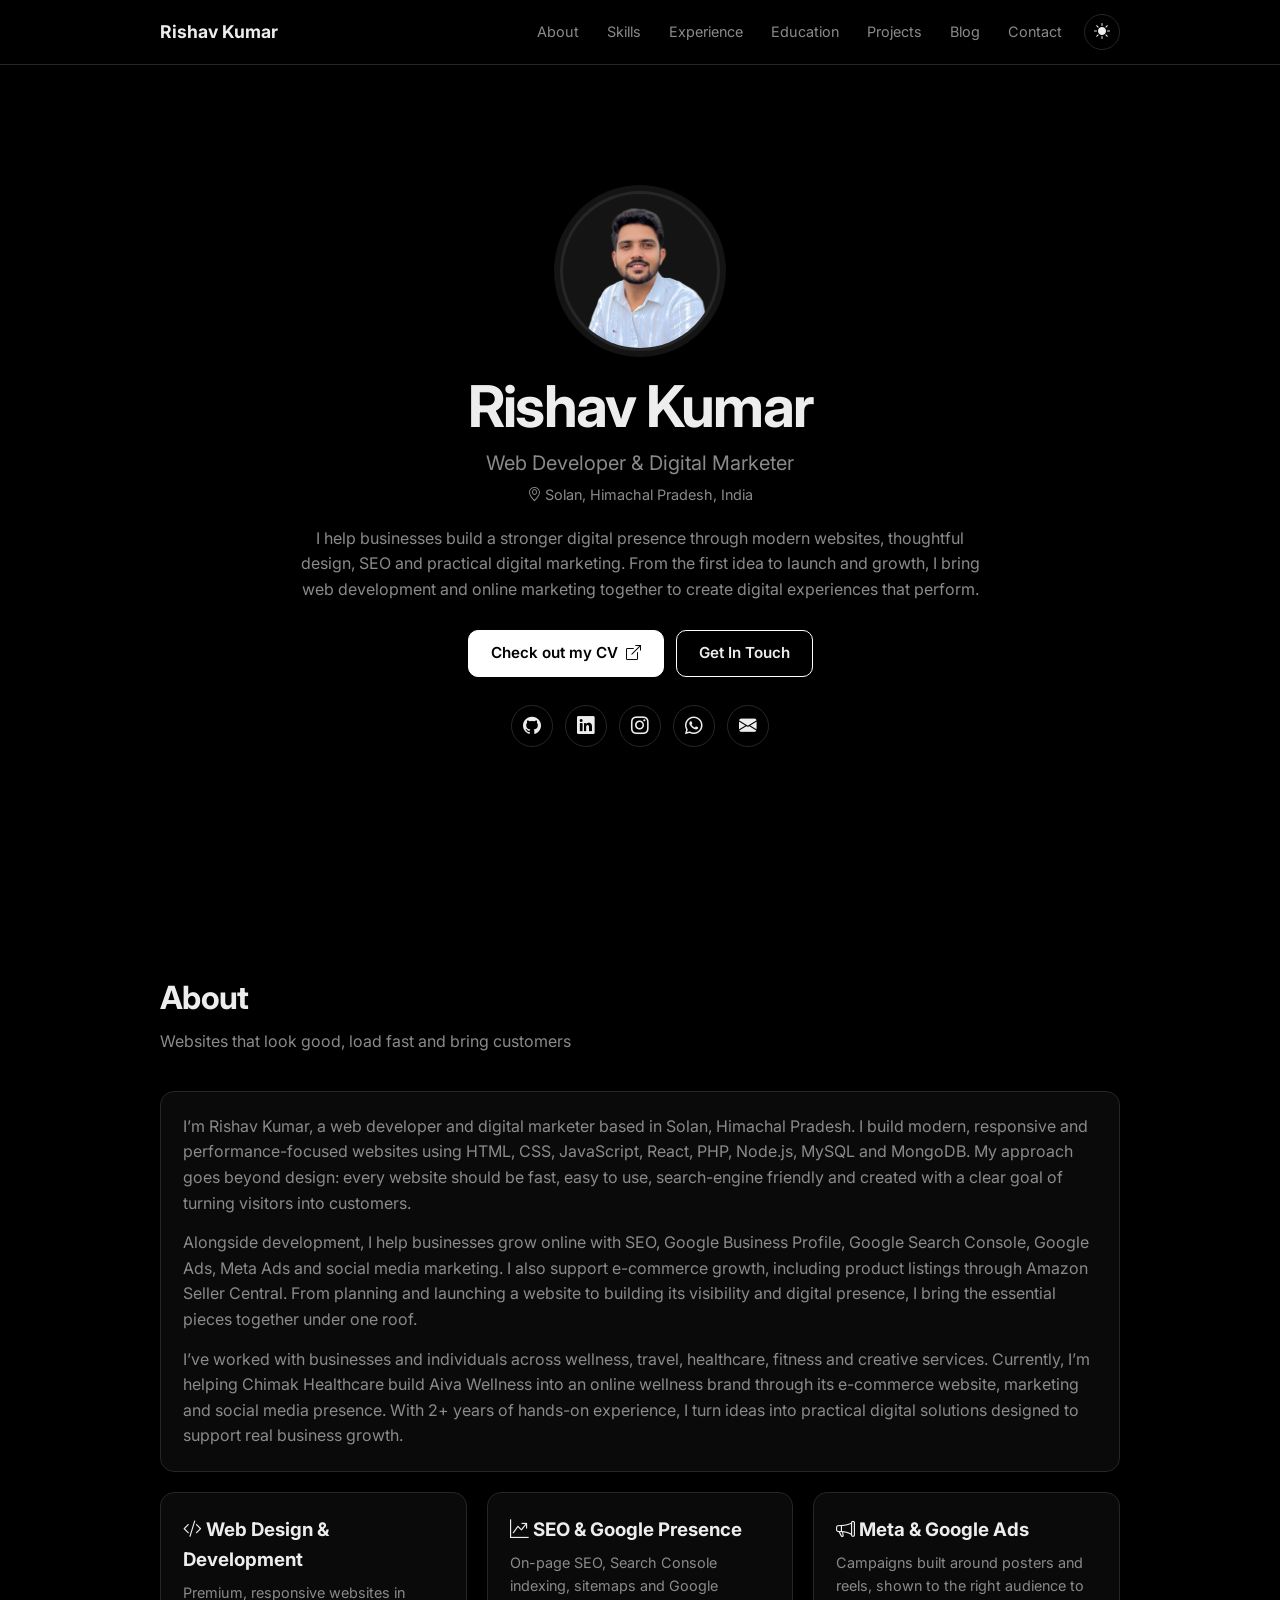
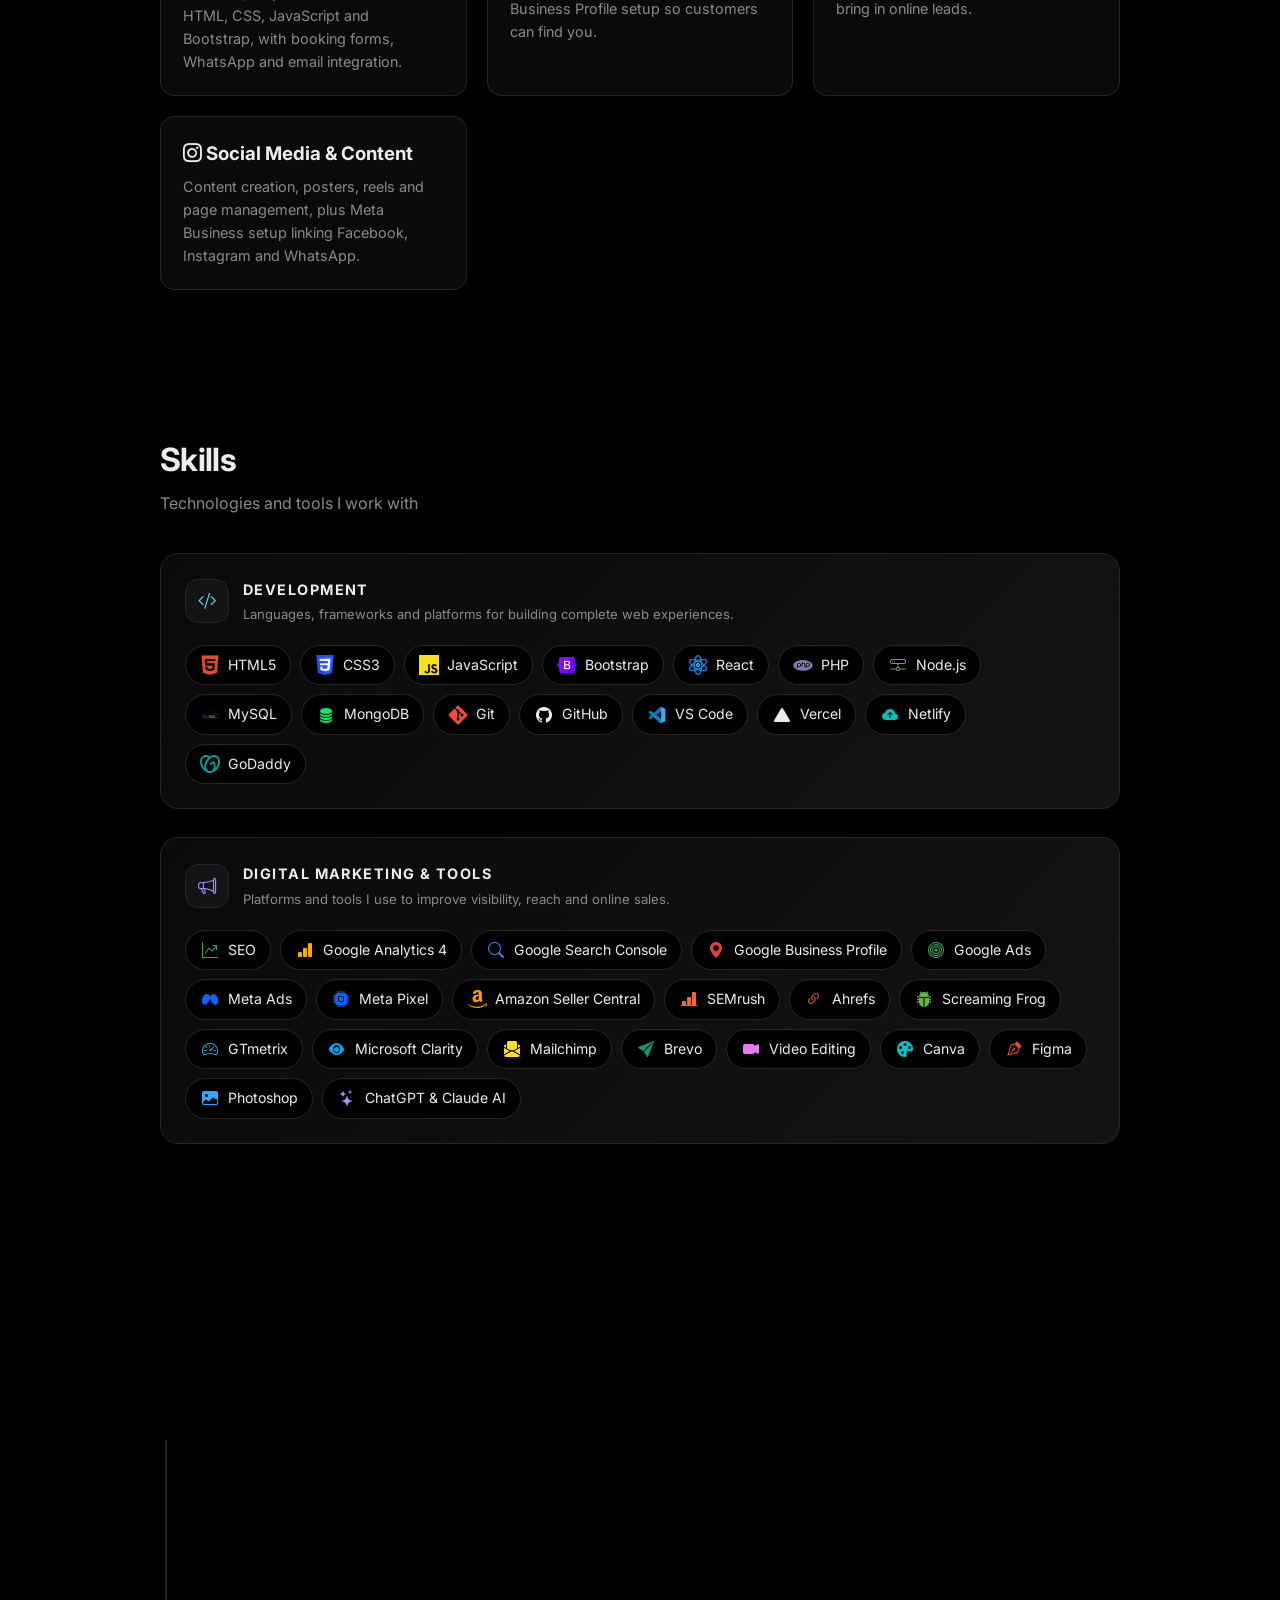
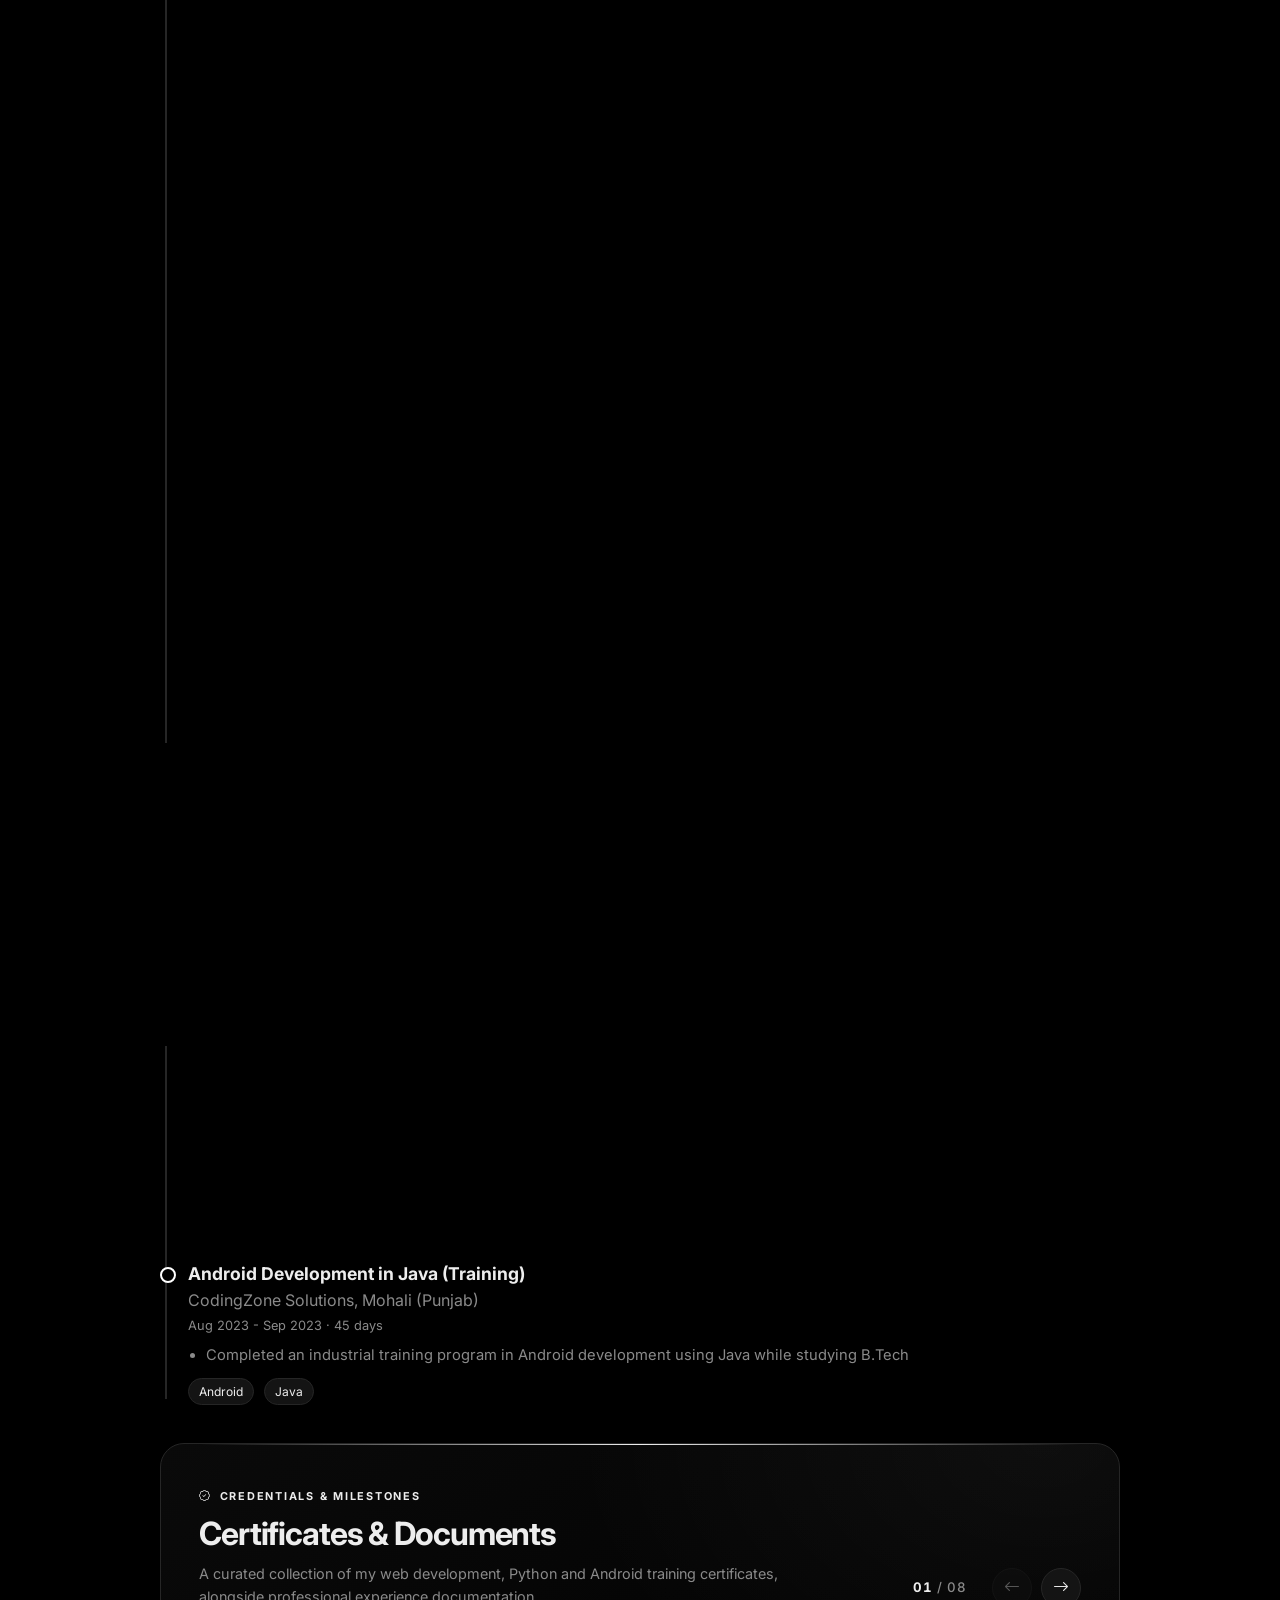
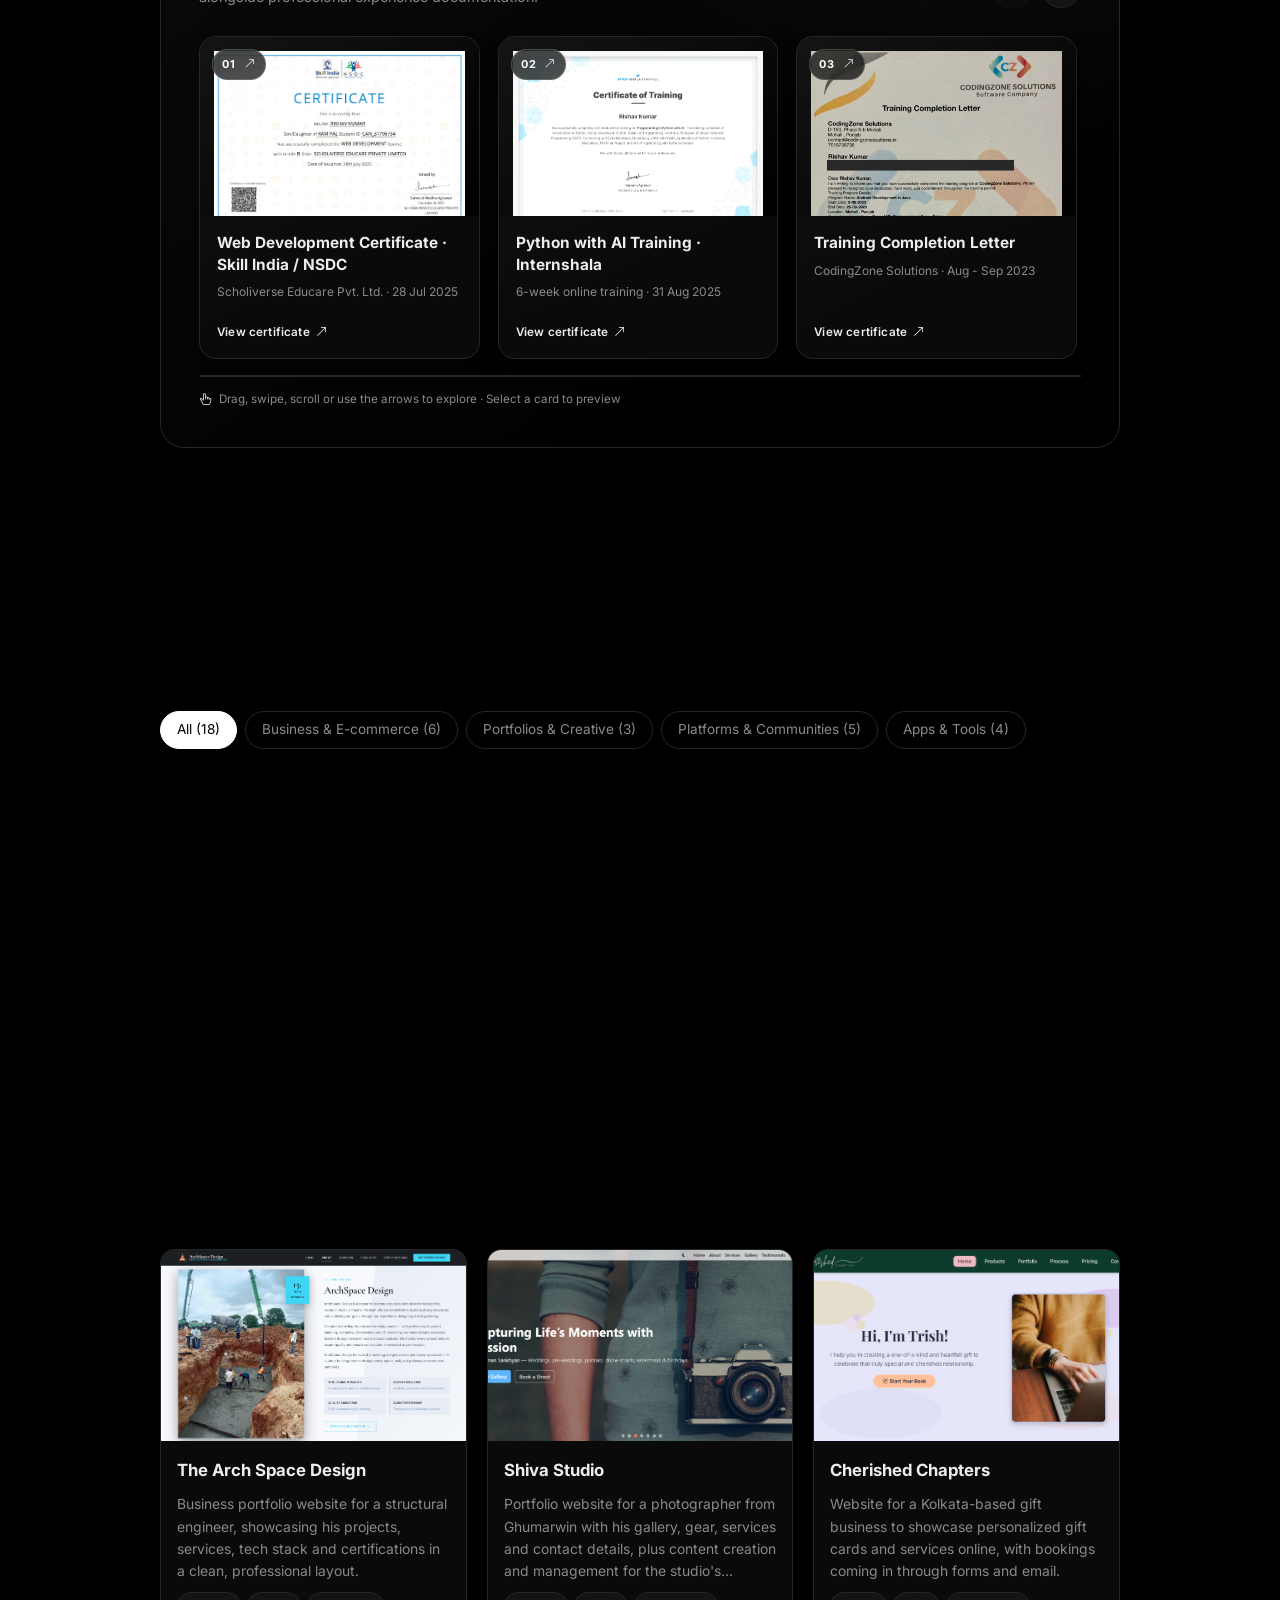
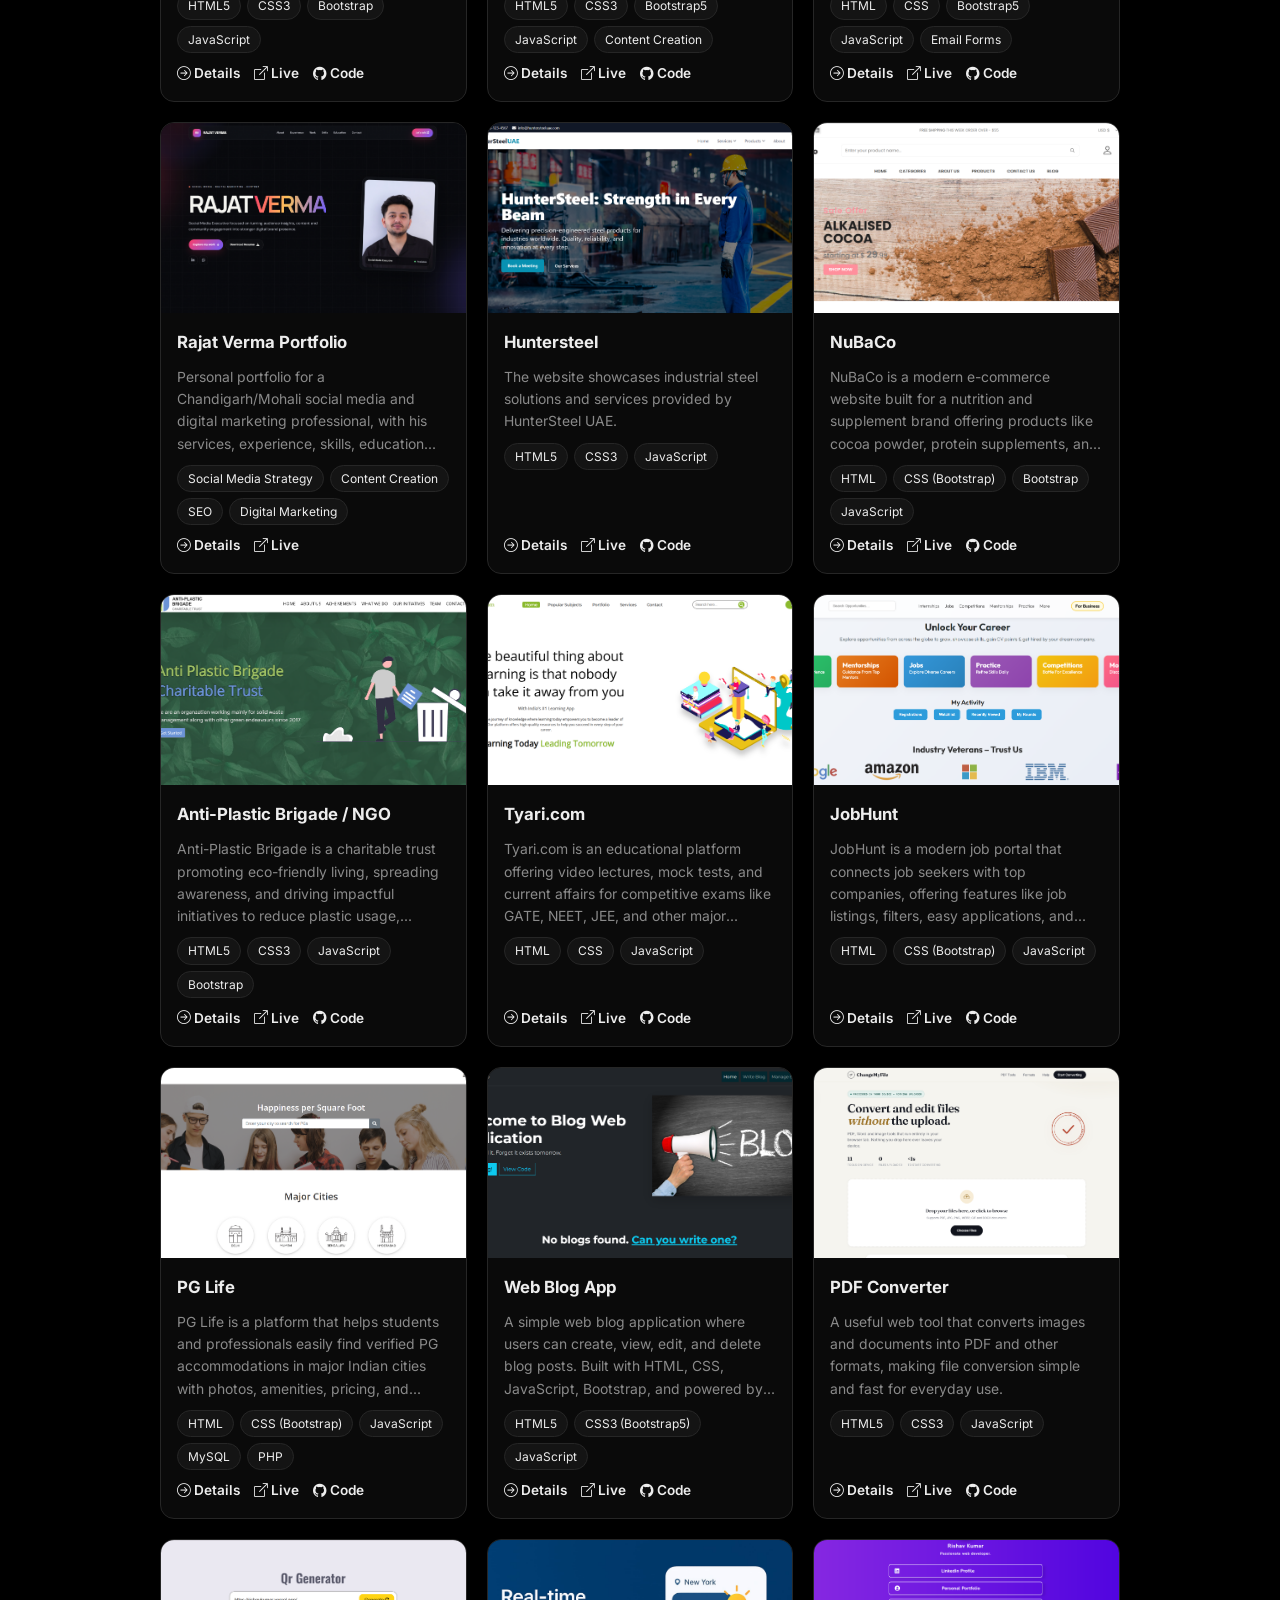
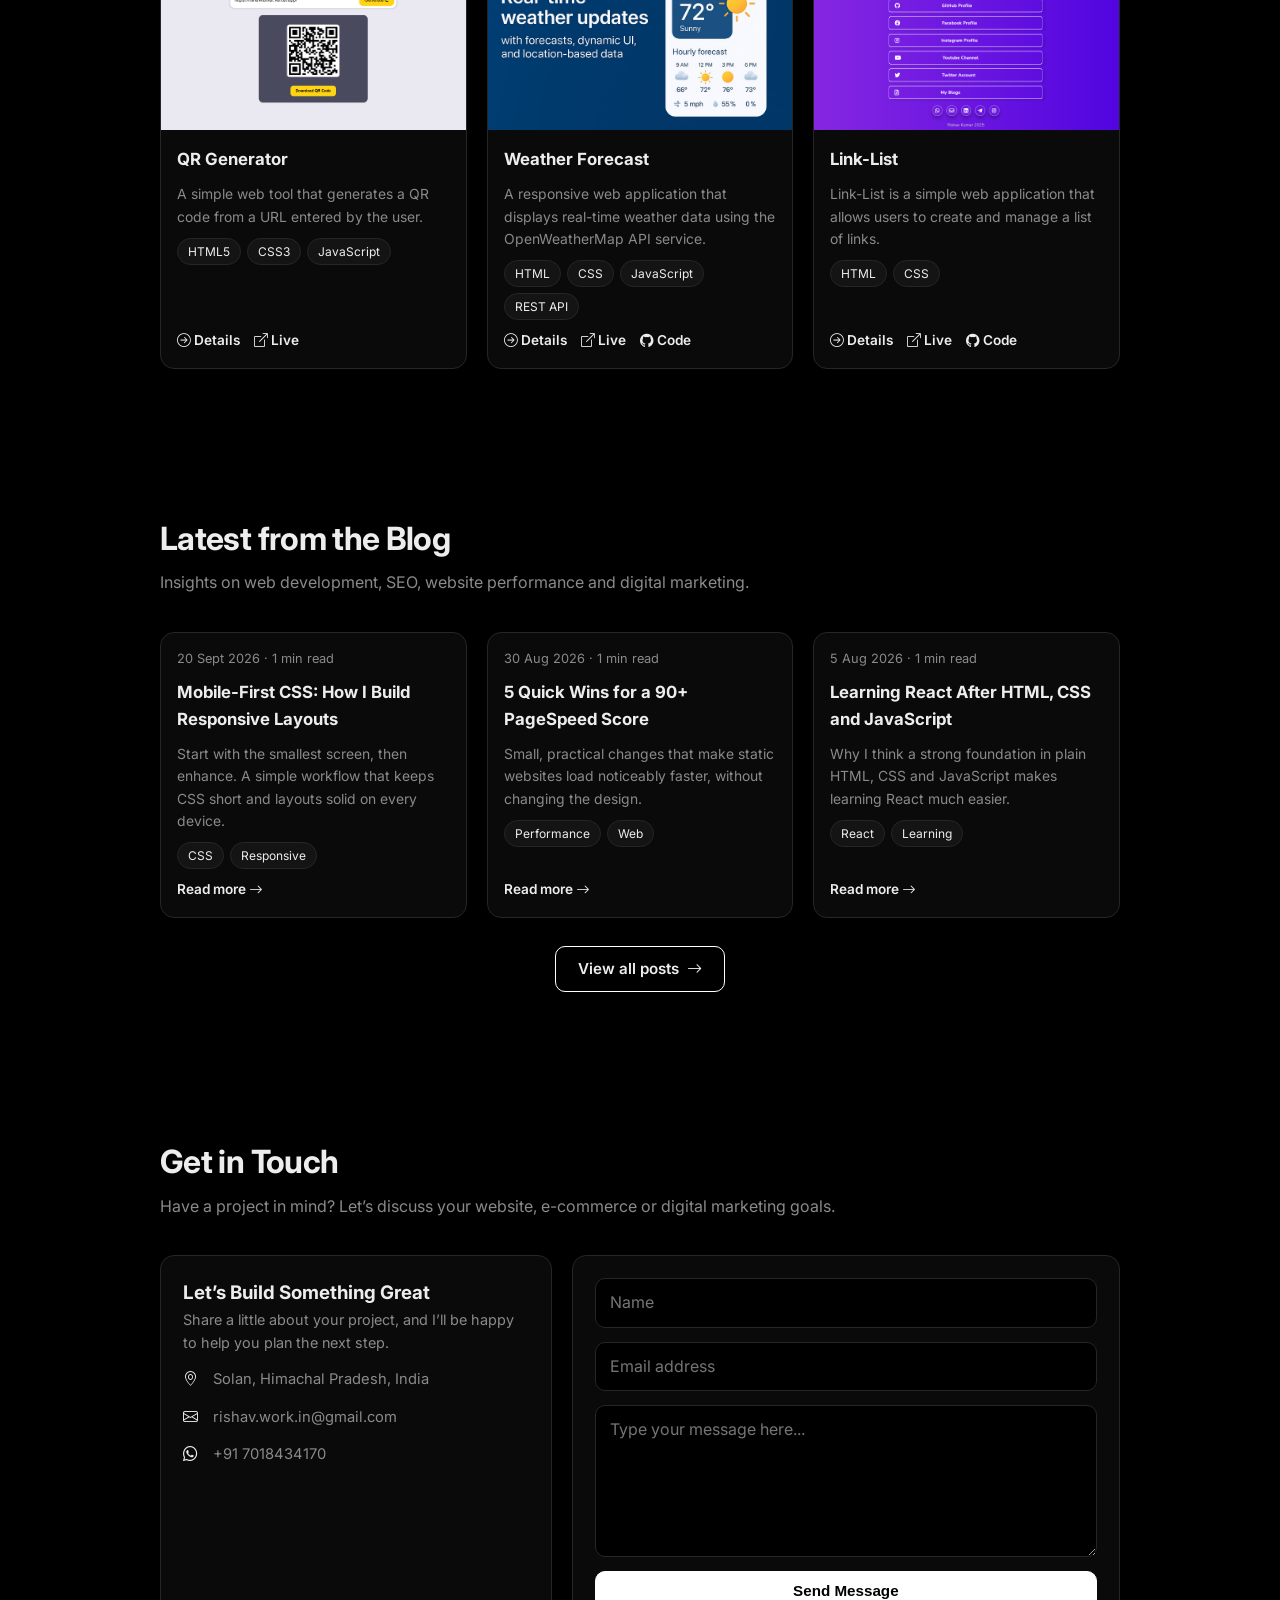
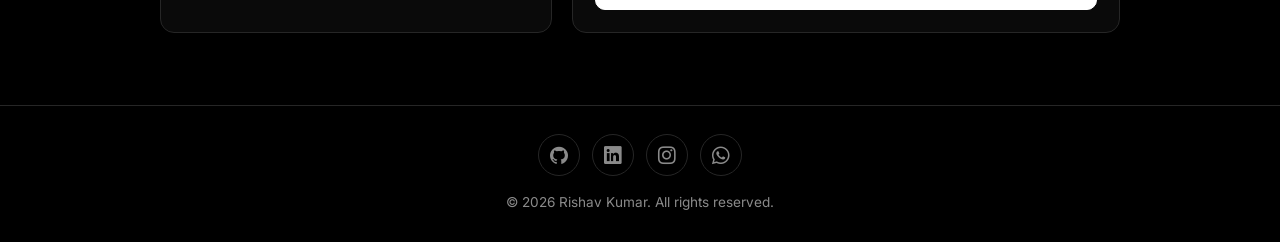
==== commit f9955f36: "." ====
--- a/index.html
+++ b/index.html
@@ -61,10 +61,10 @@
 <section id="skills"><div class="wrap">
   <h2 class="title rv">Skills</h2><p class="sub rv">Technologies and tools I work with</p>
   <div class="skillgrp rv box"><div class="skill-heading"><span class="skill-icon"><i class="bi bi-code-slash"></i></span><div><h3>Development</h3><p>Languages, frameworks and platforms for building complete web experiences.</p></div></div><div class="chips">
-    <span class="chip"><img src="assets/icons/html.webp" alt="">HTML5</span><span class="chip"><img src="assets/icons/css.svg" alt="">CSS3</span><span class="chip"><img src="assets/icons/js.png" alt="">JavaScript</span><span class="chip"><img src="assets/icons/bootstrap.png" alt="">Bootstrap</span><span class="chip"><img src="assets/icons/react.png" alt="">React</span><span class="chip"><img src="assets/icons/php.png" alt="">PHP</span><span class="chip"><i class="bi bi-hdd-network tool-node" aria-hidden="true"></i>Node.js</span><span class="chip"><img src="assets/icons/mysql.png" alt="">MySQL</span><span class="chip"><i class="bi bi-database-fill tool-mongodb" aria-hidden="true"></i>MongoDB</span><span class="chip"><img src="assets/icons/git.png" alt="">Git</span><span class="chip"><i class="bi bi-github tool-github" aria-hidden="true"></i>GitHub</span><span class="chip"><img src="assets/icons/vscode.png" alt="">VS Code</span><span class="chip"><i class="bi bi-triangle-fill tool-vercel" aria-hidden="true"></i>Vercel</span><span class="chip"><i class="bi bi-cloud-arrow-up-fill tool-netlify" aria-hidden="true"></i>Netlify</span><span class="chip"><i class="bi bi-globe2 tool-godaddy" aria-hidden="true"></i>GoDaddy</span>
+    <span class="chip"><img src="assets/icons/html.webp" alt="">HTML5</span><span class="chip"><img src="assets/icons/css.svg" alt="">CSS3</span><span class="chip"><img src="assets/icons/js.png" alt="">JavaScript</span><span class="chip"><img src="assets/icons/bootstrap.png" alt="">Bootstrap</span><span class="chip"><img src="assets/icons/react.png" alt="">React</span><span class="chip"><img src="assets/icons/php.png" alt="">PHP</span><span class="chip"><i class="bi bi-hdd-network tool-node" aria-hidden="true"></i>Node.js</span><span class="chip"><img src="assets/icons/mysql.png" alt="">MySQL</span><span class="chip"><i class="bi bi-database-fill tool-mongodb" aria-hidden="true"></i>MongoDB</span><span class="chip"><img src="assets/icons/git.png" alt="">Git</span><span class="chip"><i class="bi bi-github tool-github" aria-hidden="true"></i>GitHub</span><span class="chip"><img src="assets/icons/vscode.png" alt="">VS Code</span><span class="chip"><i class="bi bi-triangle-fill tool-vercel" aria-hidden="true"></i>Vercel</span><span class="chip"><i class="bi bi-cloud-arrow-up-fill tool-netlify" aria-hidden="true"></i>Netlify</span><span class="chip"><img src="assets/icons/godaddy.svg" alt="" aria-hidden="true">GoDaddy</span>
   </div></div>
   <div class="skillgrp rv box"><div class="skill-heading"><span class="skill-icon"><i class="bi bi-megaphone"></i></span><div><h3>Digital Marketing &amp; Tools</h3><p>Platforms and tools I use to improve visibility, reach and online sales.</p></div></div><div class="chips">
-    <span class="chip"><i class="bi bi-graph-up-arrow tool-seo" aria-hidden="true"></i>SEO</span><span class="chip"><i class="bi bi-bar-chart-fill tool-analytics" aria-hidden="true"></i>Google Analytics 4</span><span class="chip"><i class="bi bi-search tool-searchconsole" aria-hidden="true"></i>Google Search Console</span><span class="chip"><i class="bi bi-geo-alt-fill tool-business" aria-hidden="true"></i>Google Business Profile</span><span class="chip"><i class="bi bi-bullseye tool-googleads" aria-hidden="true"></i>Google Ads</span><span class="chip"><i class="bi bi-meta tool-meta" aria-hidden="true"></i>Meta Ads</span><span class="chip"><i class="bi bi-cpu-fill tool-meta" aria-hidden="true"></i>Meta Pixel</span><span class="chip"><i class="bi bi-bag-check-fill tool-amazon" aria-hidden="true"></i>Amazon Seller Central</span><span class="chip"><i class="bi bi-bar-chart-line-fill tool-semrush" aria-hidden="true"></i>SEMrush</span><span class="chip"><i class="bi bi-link-45deg tool-ahrefs" aria-hidden="true"></i>Ahrefs</span><span class="chip"><i class="bi bi-bug-fill tool-screamingfrog" aria-hidden="true"></i>Screaming Frog</span><span class="chip"><i class="bi bi-speedometer2 tool-gtmetrix" aria-hidden="true"></i>GTmetrix</span><span class="chip"><i class="bi bi-eye-fill tool-clarity" aria-hidden="true"></i>Microsoft Clarity</span><span class="chip"><i class="bi bi-envelope-paper-fill tool-mailchimp" aria-hidden="true"></i>Mailchimp</span><span class="chip"><i class="bi bi-send-fill tool-brevo" aria-hidden="true"></i>Brevo</span><span class="chip"><i class="bi bi-camera-video-fill tool-video" aria-hidden="true"></i>Video Editing</span><span class="chip"><i class="bi bi-palette-fill tool-canva" aria-hidden="true"></i>Canva</span><span class="chip"><i class="bi bi-vector-pen tool-figma" aria-hidden="true"></i>Figma</span><span class="chip"><i class="bi bi-image-fill tool-photoshop" aria-hidden="true"></i>Photoshop</span><span class="chip"><i class="bi bi-stars tool-ai" aria-hidden="true"></i>ChatGPT &amp; Claude AI</span>
+    <span class="chip"><i class="bi bi-graph-up-arrow tool-seo" aria-hidden="true"></i>SEO</span><span class="chip"><i class="bi bi-bar-chart-fill tool-analytics" aria-hidden="true"></i>Google Analytics 4</span><span class="chip"><i class="bi bi-search tool-searchconsole" aria-hidden="true"></i>Google Search Console</span><span class="chip"><i class="bi bi-geo-alt-fill tool-business" aria-hidden="true"></i>Google Business Profile</span><span class="chip"><i class="bi bi-bullseye tool-googleads" aria-hidden="true"></i>Google Ads</span><span class="chip"><i class="bi bi-meta tool-meta" aria-hidden="true"></i>Meta Ads</span><span class="chip"><i class="bi bi-cpu-fill tool-meta" aria-hidden="true"></i>Meta Pixel</span><span class="chip"><img class="amazon-mark" src="assets/icons/amazon.svg" alt="" aria-hidden="true">Amazon Seller Central</span><span class="chip"><i class="bi bi-bar-chart-line-fill tool-semrush" aria-hidden="true"></i>SEMrush</span><span class="chip"><i class="bi bi-link-45deg tool-ahrefs" aria-hidden="true"></i>Ahrefs</span><span class="chip"><i class="bi bi-bug-fill tool-screamingfrog" aria-hidden="true"></i>Screaming Frog</span><span class="chip"><i class="bi bi-speedometer2 tool-gtmetrix" aria-hidden="true"></i>GTmetrix</span><span class="chip"><i class="bi bi-eye-fill tool-clarity" aria-hidden="true"></i>Microsoft Clarity</span><span class="chip"><i class="bi bi-envelope-paper-fill tool-mailchimp" aria-hidden="true"></i>Mailchimp</span><span class="chip"><i class="bi bi-send-fill tool-brevo" aria-hidden="true"></i>Brevo</span><span class="chip"><i class="bi bi-camera-video-fill tool-video" aria-hidden="true"></i>Video Editing</span><span class="chip"><i class="bi bi-palette-fill tool-canva" aria-hidden="true"></i>Canva</span><span class="chip"><i class="bi bi-vector-pen tool-figma" aria-hidden="true"></i>Figma</span><span class="chip"><i class="bi bi-image-fill tool-photoshop" aria-hidden="true"></i>Photoshop</span><span class="chip"><i class="bi bi-stars tool-ai" aria-hidden="true"></i>ChatGPT &amp; Claude AI</span>
   </div></div>
 </div></section>
 
--- a/css/style.css
+++ b/css/style.css
@@ -47,6 +47,7 @@
 .skillgrp .chips{gap:9px}
 .skillgrp .chip{background:var(--bg);box-shadow:inset 0 1px rgba(255,255,255,.025)}
 .skillgrp .chip>i{width:20px;text-align:center;font-size:1rem;line-height:1}
+.skillgrp .chip>img.amazon-mark{width:20px;height:20px;object-fit:contain}
 .skillgrp .chip .brand-mark{padding:2px;border-radius:50%;background:#fff}
 .skillgrp:first-of-type .skill-icon{color:#61dafb}
 .skillgrp:last-of-type .skill-icon{color:#9b8cff}
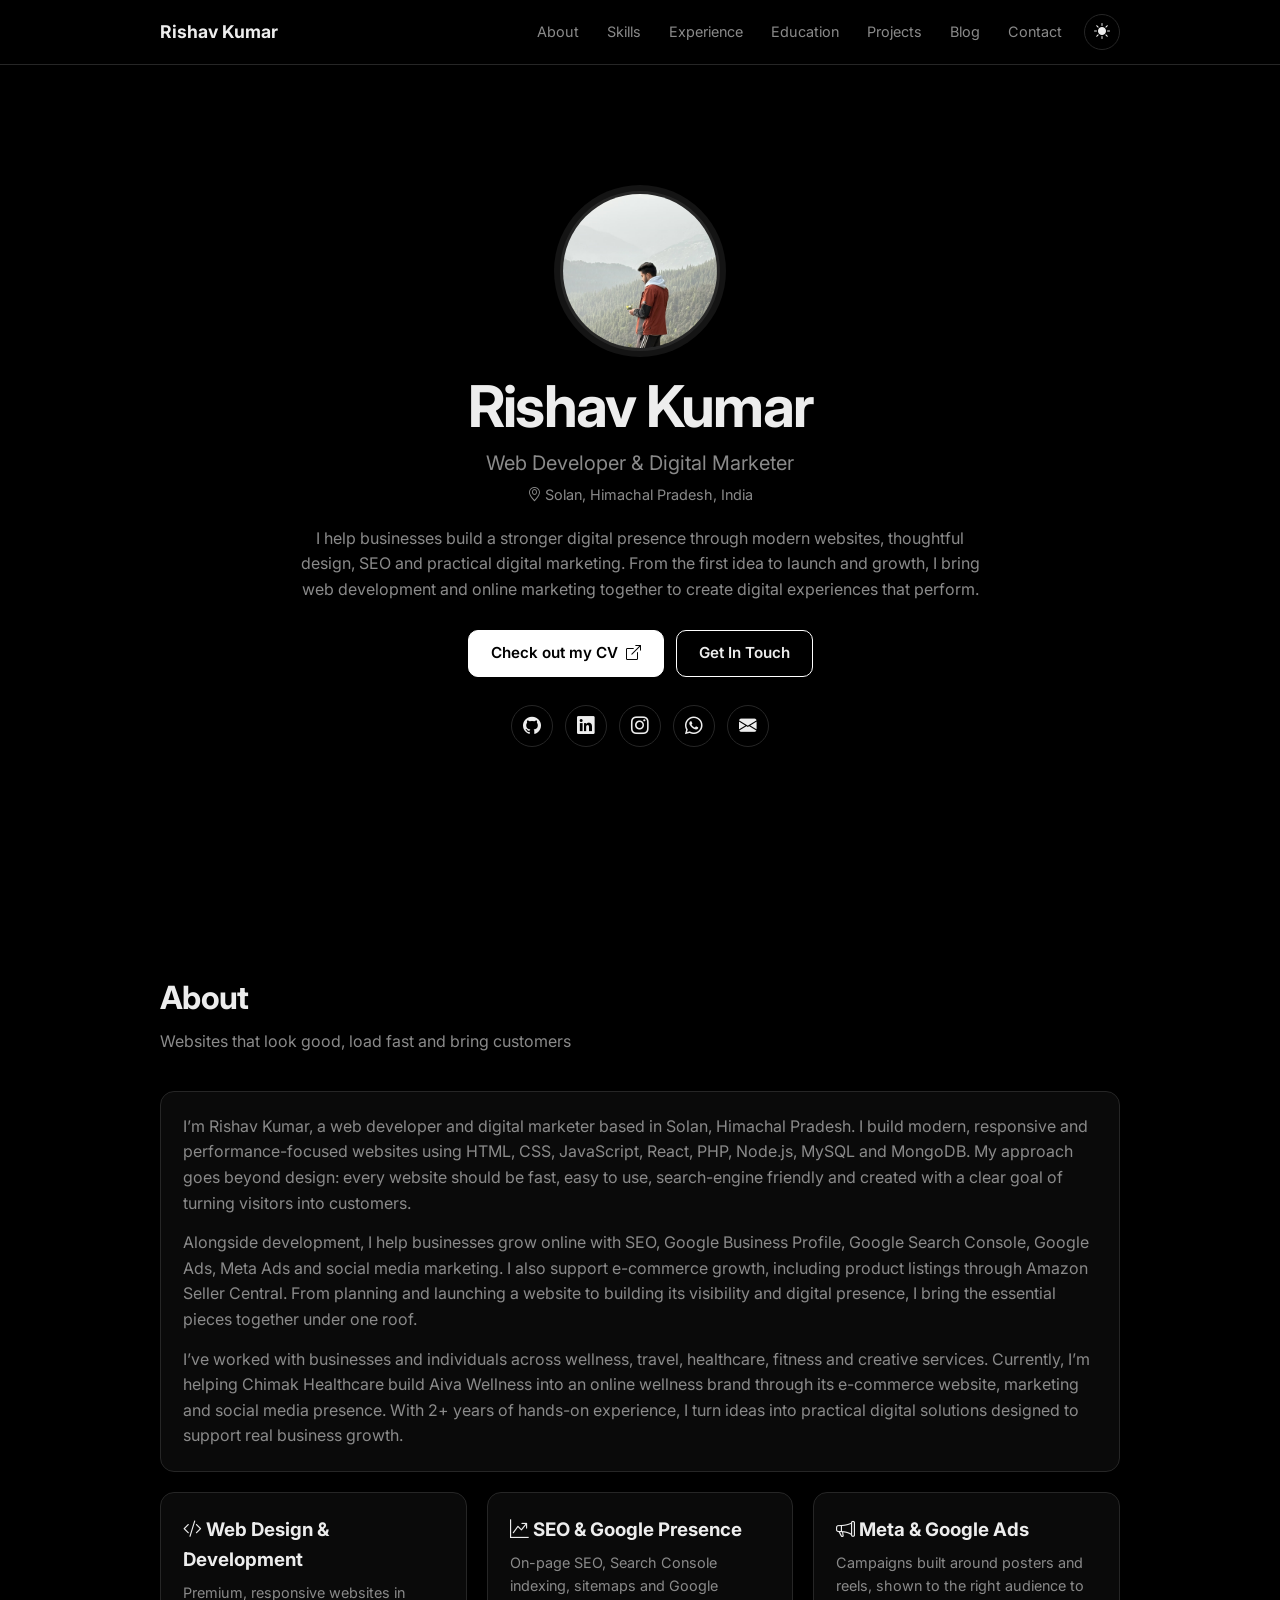
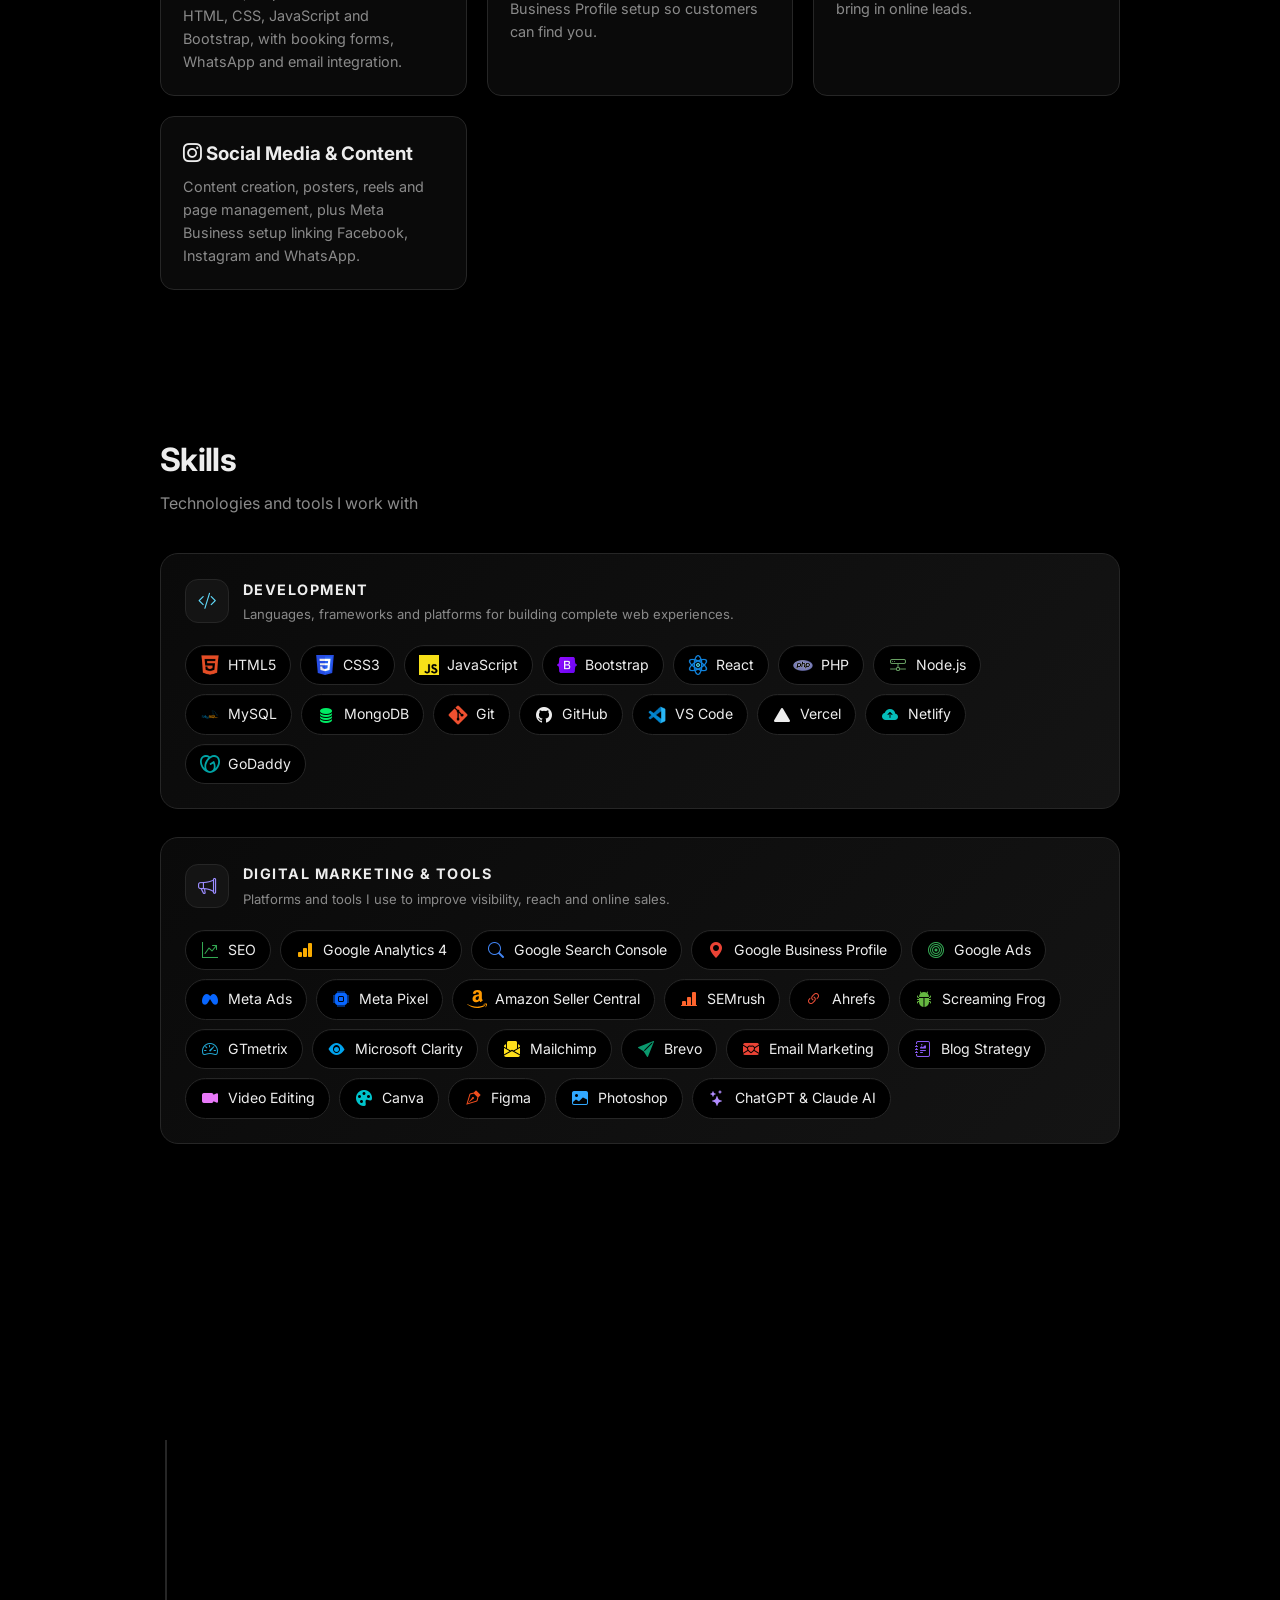
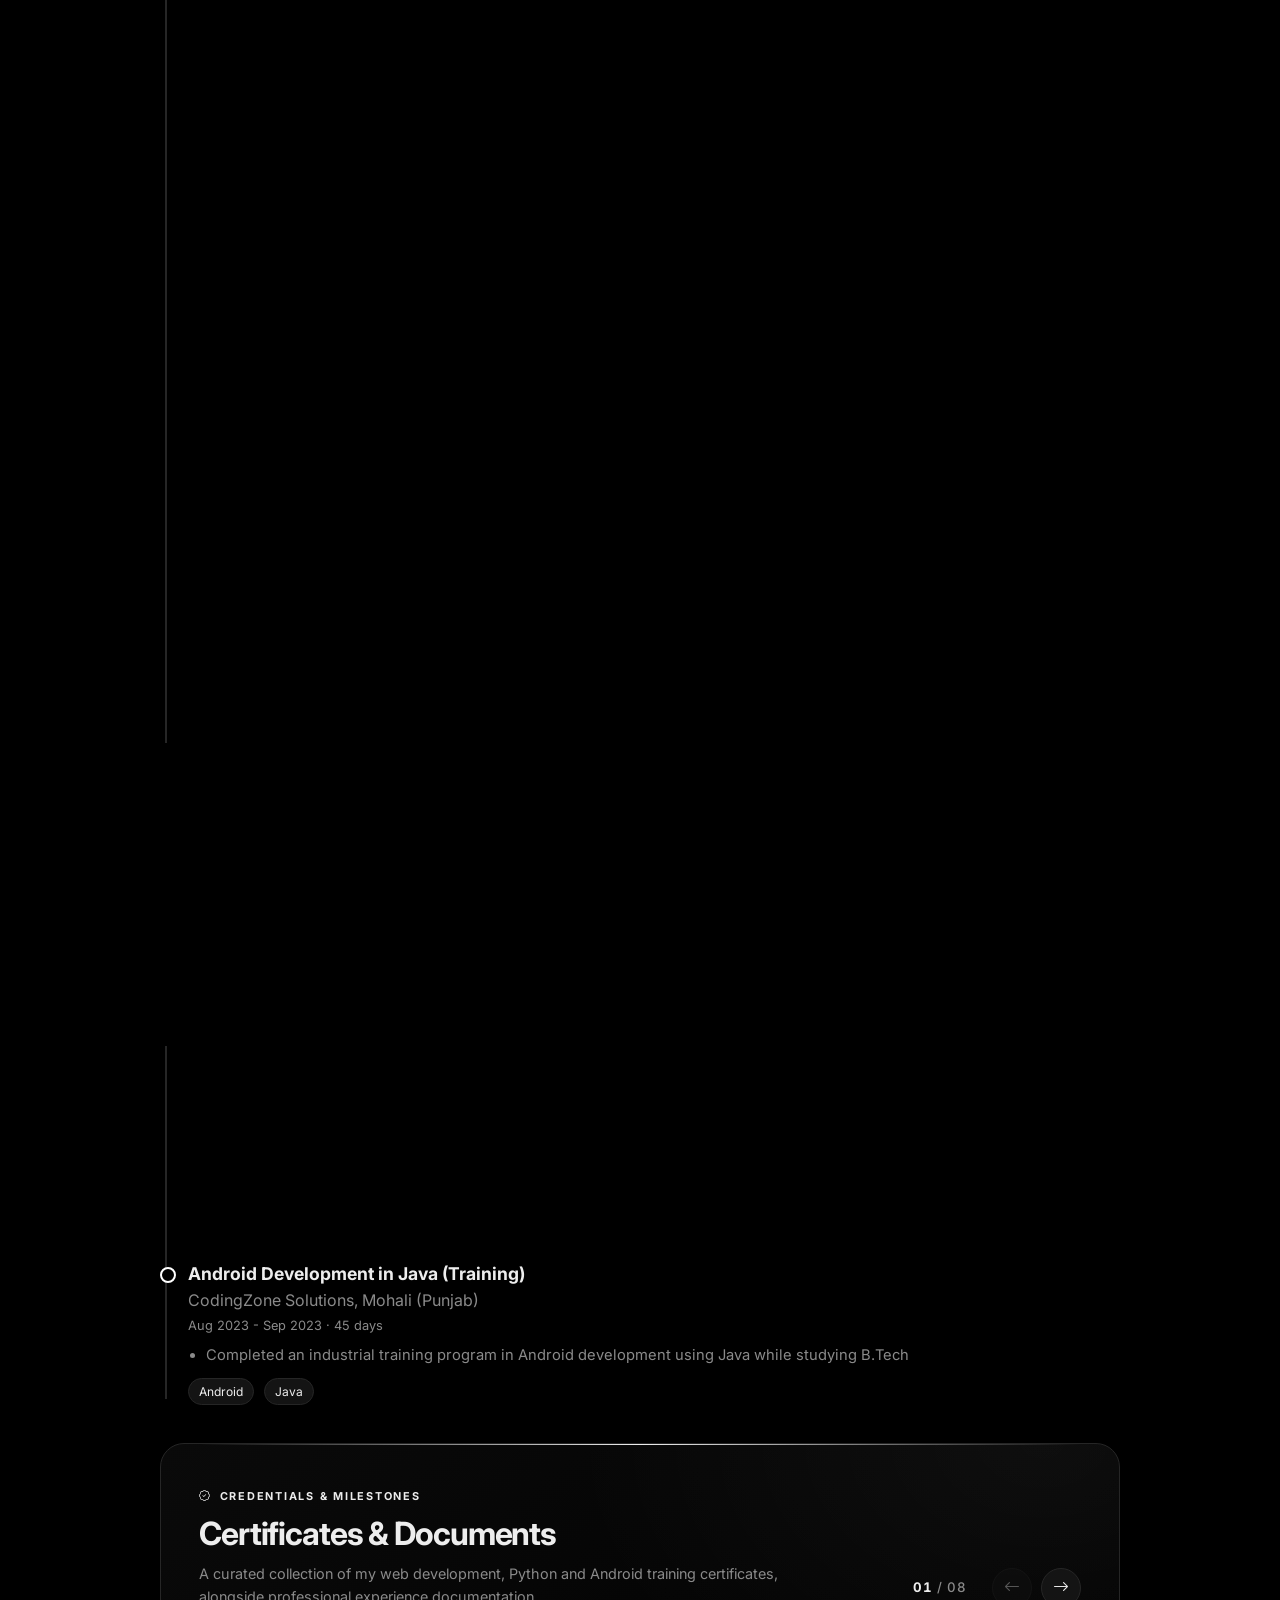
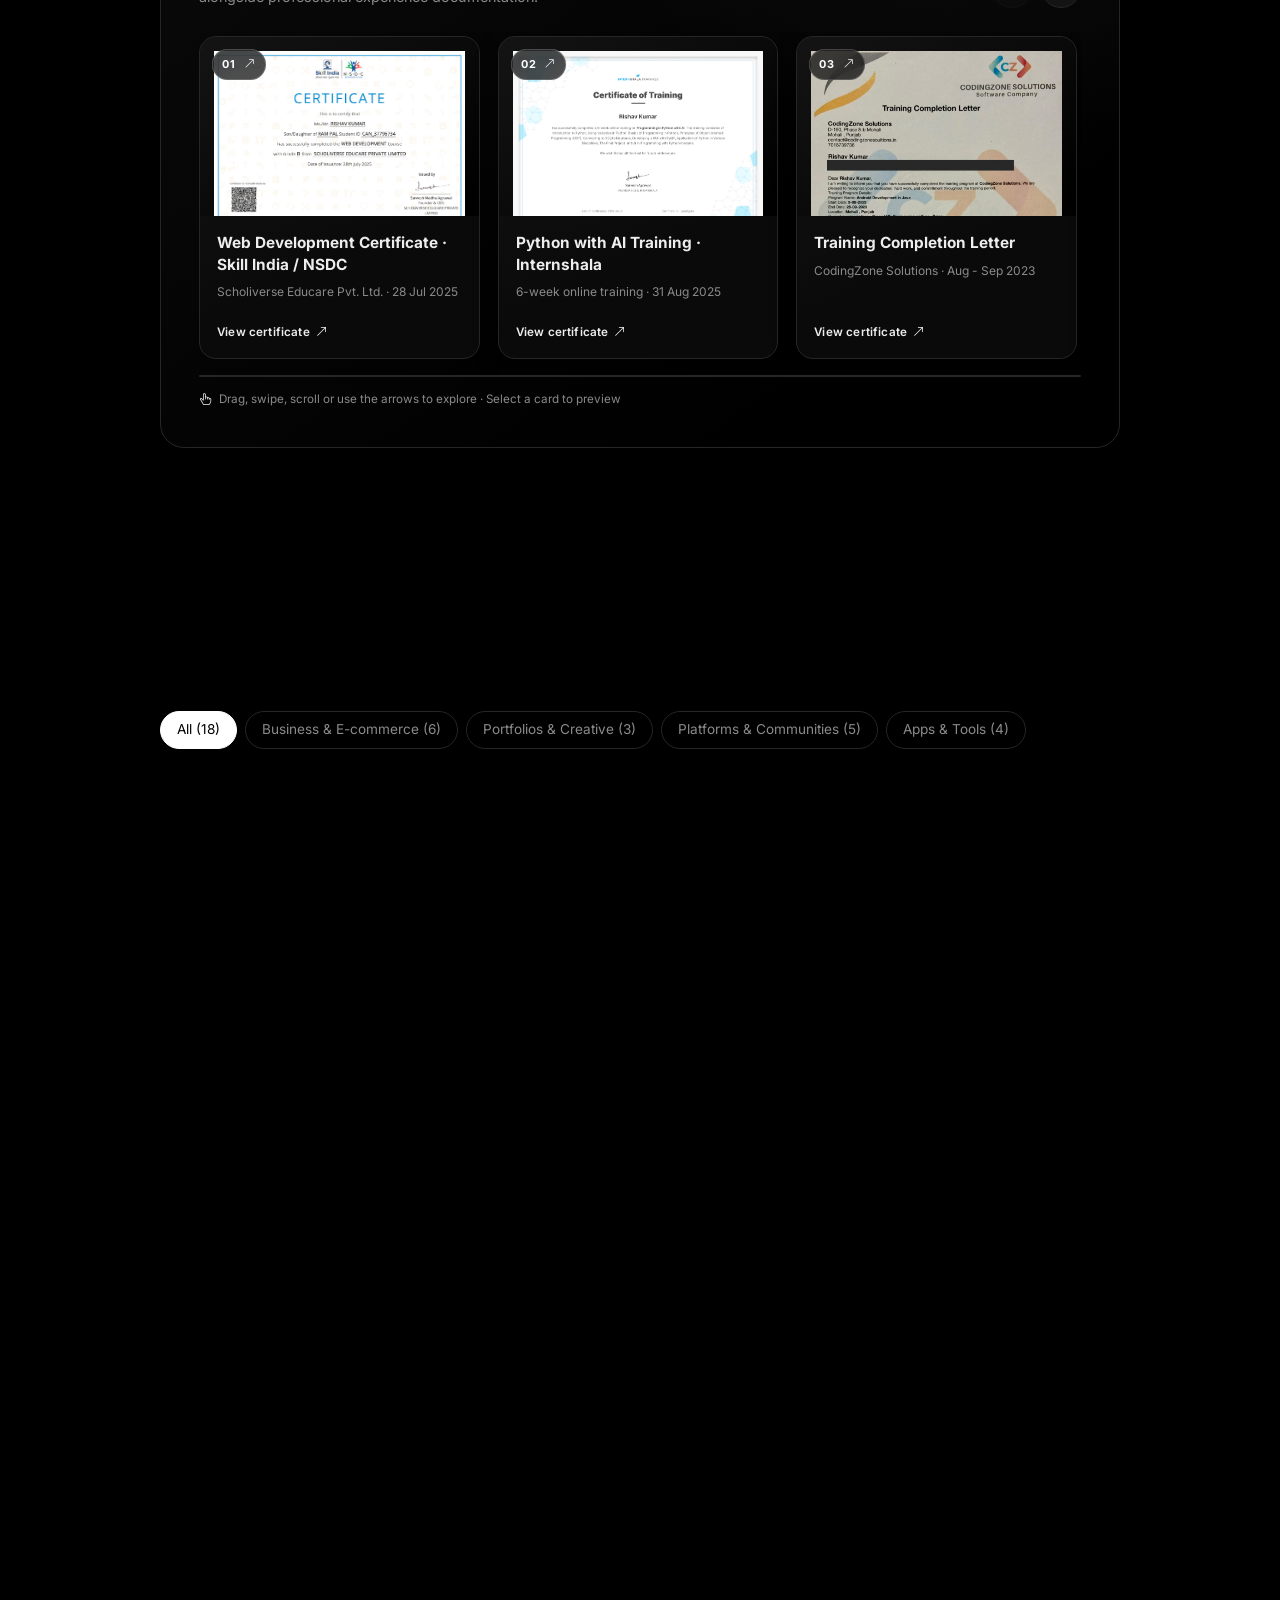
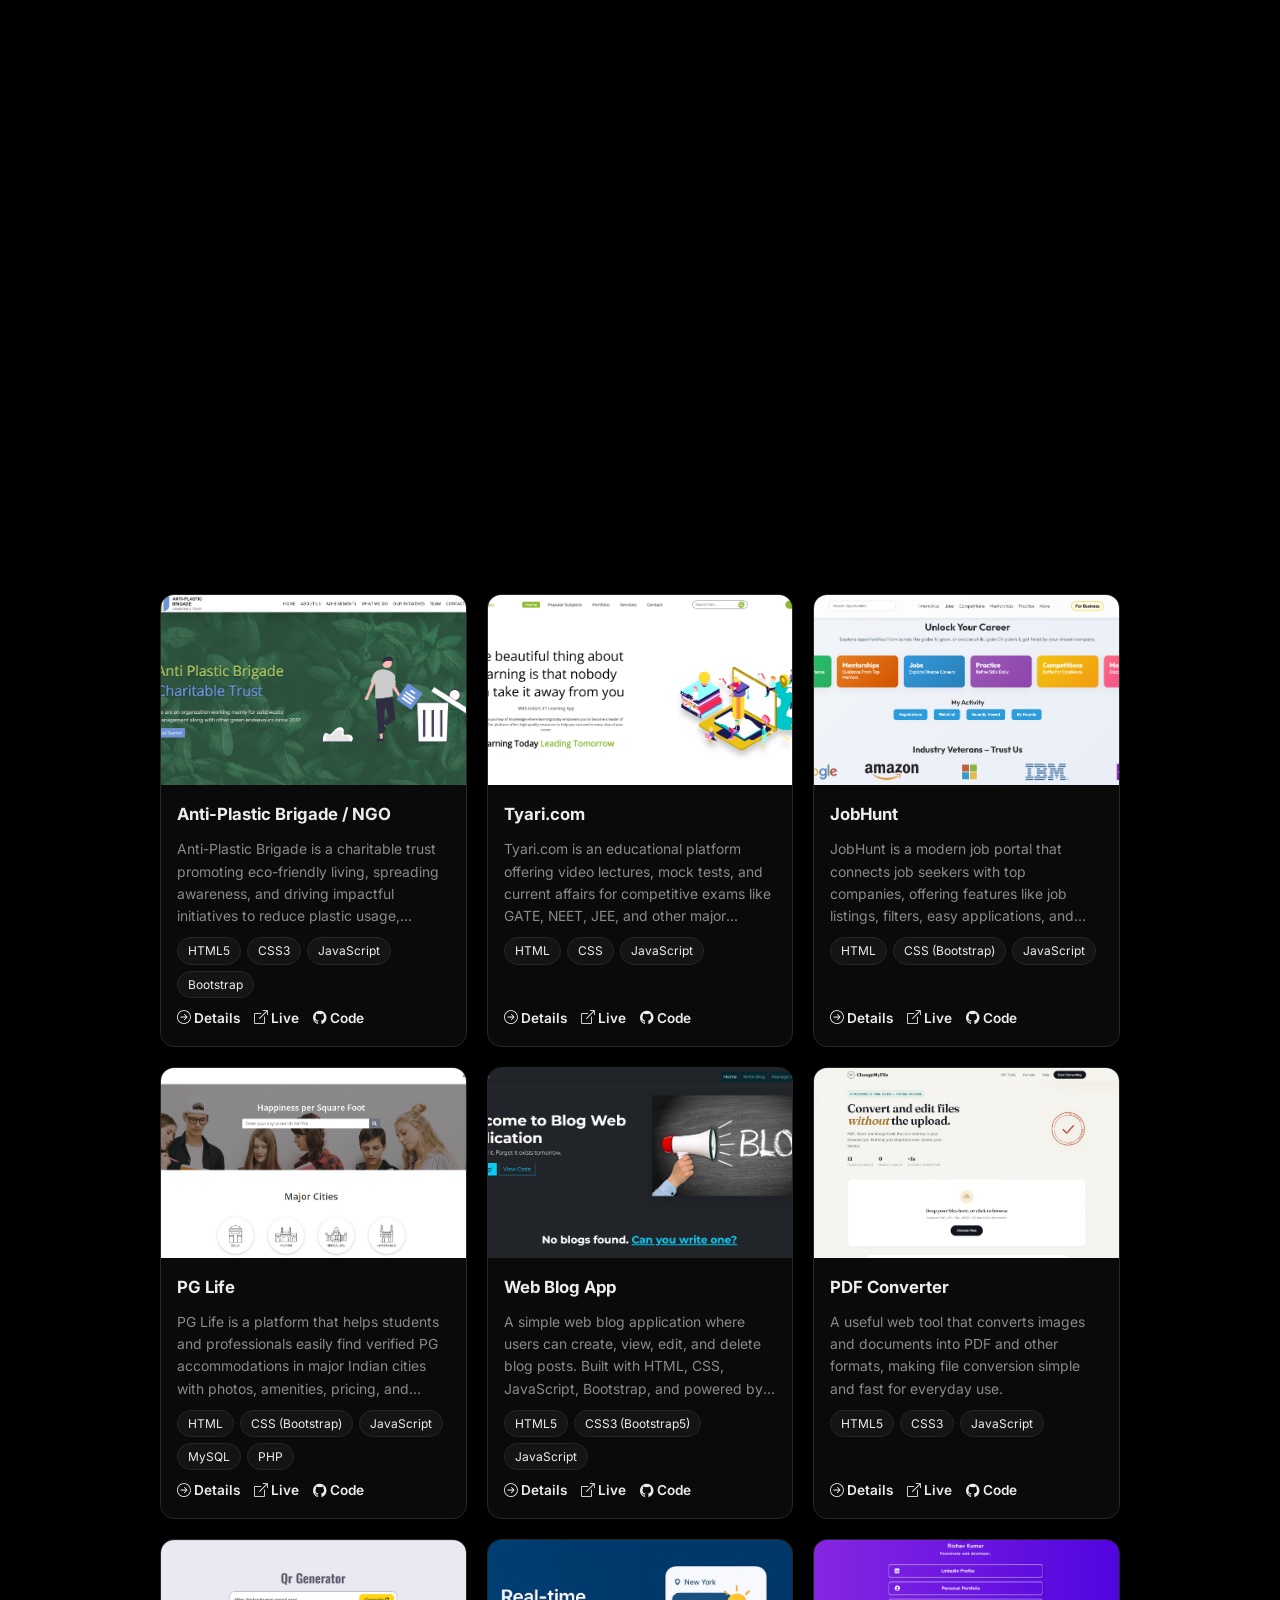
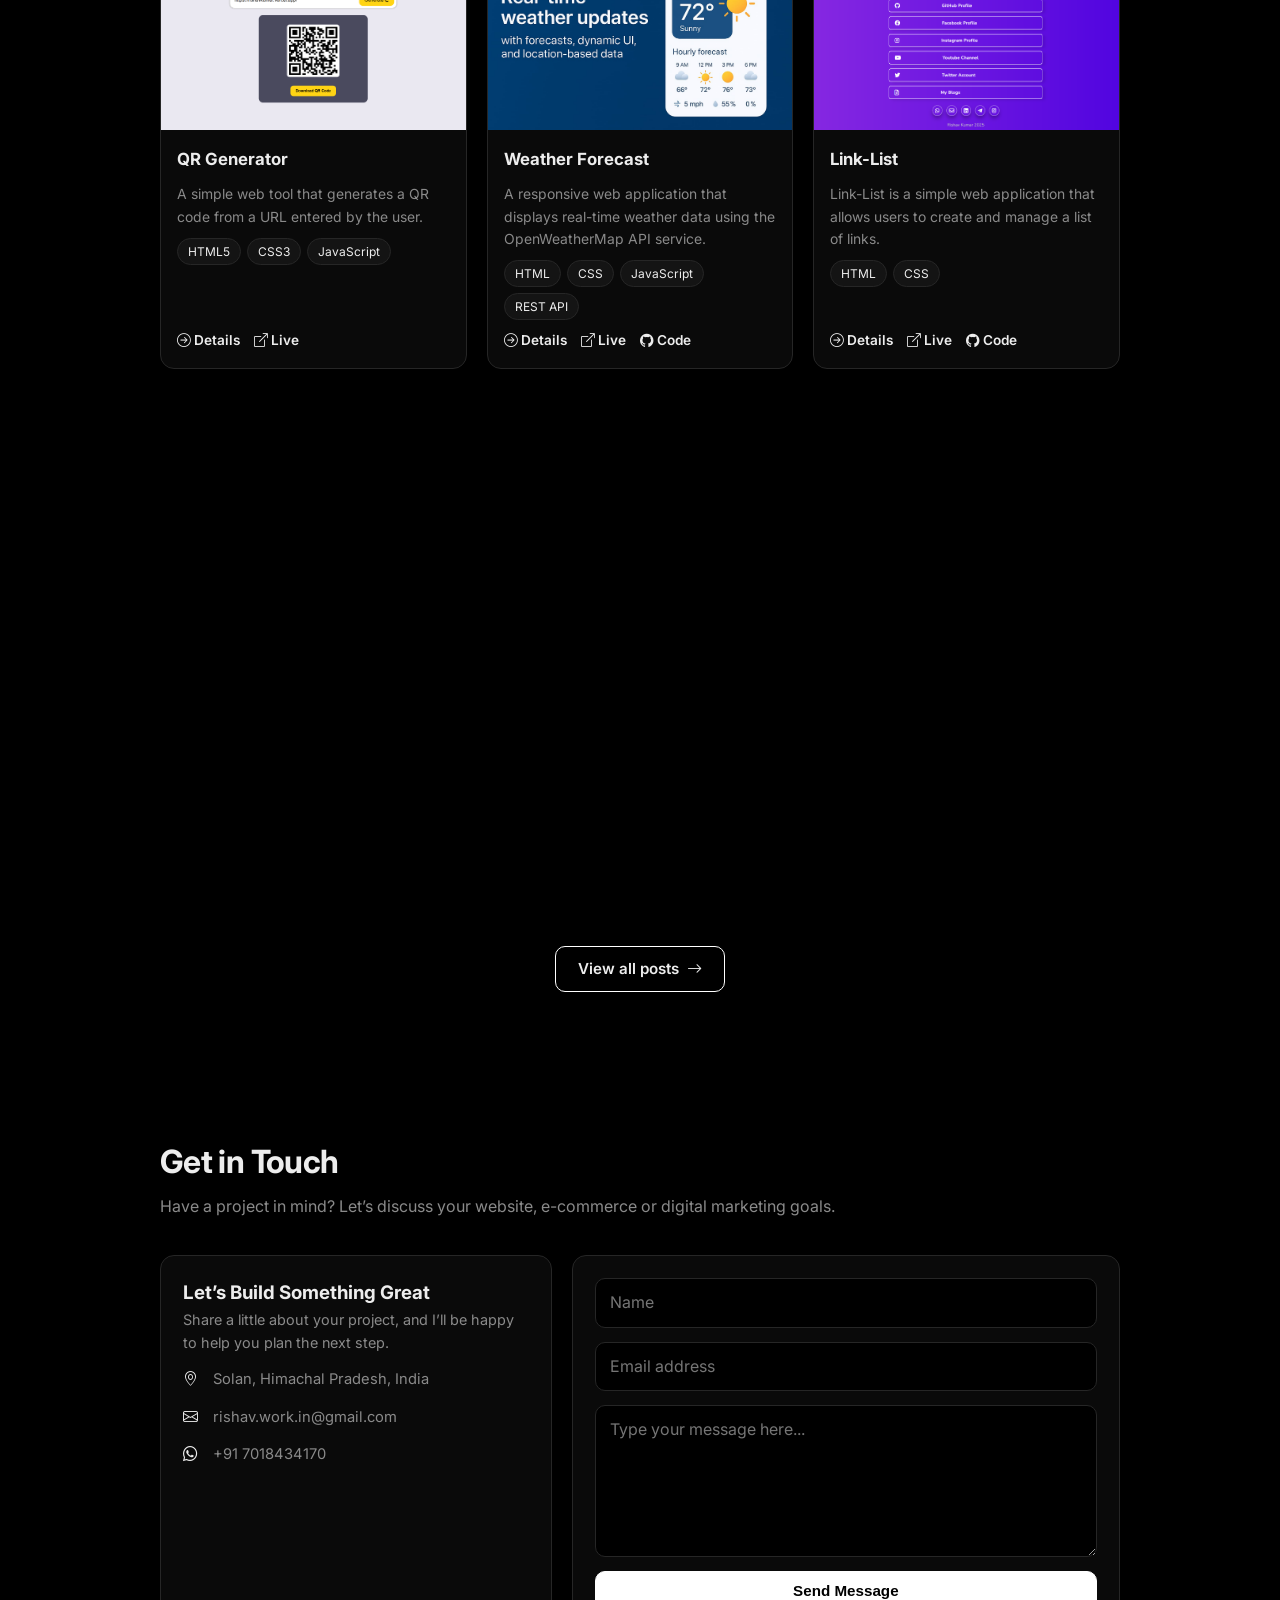
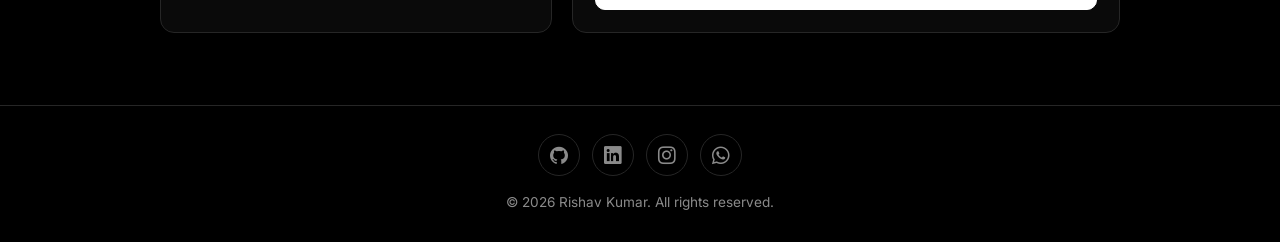
==== commit 3462c0c4: "." ====
--- a/index.html
+++ b/index.html
@@ -30,7 +30,7 @@
 
 <main>
 <section id="home" class="hero"><div class="wrap">
-  <img class="avatar rv" src="imgs/profile.png" alt="Rishav Kumar">
+  <img class="avatar rv" src="imgs/profile.jpg" alt="Rishav Kumar">
   <h1 class="rv">Rishav Kumar</h1>
   <p class="role rv">Web Developer &amp; Digital Marketer</p>
   <p class="loc rv"><i class="bi bi-geo-alt"></i> Solan, Himachal Pradesh, India</p>
@@ -64,7 +64,7 @@
     <span class="chip"><img src="assets/icons/html.webp" alt="">HTML5</span><span class="chip"><img src="assets/icons/css.svg" alt="">CSS3</span><span class="chip"><img src="assets/icons/js.png" alt="">JavaScript</span><span class="chip"><img src="assets/icons/bootstrap.png" alt="">Bootstrap</span><span class="chip"><img src="assets/icons/react.png" alt="">React</span><span class="chip"><img src="assets/icons/php.png" alt="">PHP</span><span class="chip"><i class="bi bi-hdd-network tool-node" aria-hidden="true"></i>Node.js</span><span class="chip"><img src="assets/icons/mysql.png" alt="">MySQL</span><span class="chip"><i class="bi bi-database-fill tool-mongodb" aria-hidden="true"></i>MongoDB</span><span class="chip"><img src="assets/icons/git.png" alt="">Git</span><span class="chip"><i class="bi bi-github tool-github" aria-hidden="true"></i>GitHub</span><span class="chip"><img src="assets/icons/vscode.png" alt="">VS Code</span><span class="chip"><i class="bi bi-triangle-fill tool-vercel" aria-hidden="true"></i>Vercel</span><span class="chip"><i class="bi bi-cloud-arrow-up-fill tool-netlify" aria-hidden="true"></i>Netlify</span><span class="chip"><img src="assets/icons/godaddy.svg" alt="" aria-hidden="true">GoDaddy</span>
   </div></div>
   <div class="skillgrp rv box"><div class="skill-heading"><span class="skill-icon"><i class="bi bi-megaphone"></i></span><div><h3>Digital Marketing &amp; Tools</h3><p>Platforms and tools I use to improve visibility, reach and online sales.</p></div></div><div class="chips">
-    <span class="chip"><i class="bi bi-graph-up-arrow tool-seo" aria-hidden="true"></i>SEO</span><span class="chip"><i class="bi bi-bar-chart-fill tool-analytics" aria-hidden="true"></i>Google Analytics 4</span><span class="chip"><i class="bi bi-search tool-searchconsole" aria-hidden="true"></i>Google Search Console</span><span class="chip"><i class="bi bi-geo-alt-fill tool-business" aria-hidden="true"></i>Google Business Profile</span><span class="chip"><i class="bi bi-bullseye tool-googleads" aria-hidden="true"></i>Google Ads</span><span class="chip"><i class="bi bi-meta tool-meta" aria-hidden="true"></i>Meta Ads</span><span class="chip"><i class="bi bi-cpu-fill tool-meta" aria-hidden="true"></i>Meta Pixel</span><span class="chip"><img class="amazon-mark" src="assets/icons/amazon.svg" alt="" aria-hidden="true">Amazon Seller Central</span><span class="chip"><i class="bi bi-bar-chart-line-fill tool-semrush" aria-hidden="true"></i>SEMrush</span><span class="chip"><i class="bi bi-link-45deg tool-ahrefs" aria-hidden="true"></i>Ahrefs</span><span class="chip"><i class="bi bi-bug-fill tool-screamingfrog" aria-hidden="true"></i>Screaming Frog</span><span class="chip"><i class="bi bi-speedometer2 tool-gtmetrix" aria-hidden="true"></i>GTmetrix</span><span class="chip"><i class="bi bi-eye-fill tool-clarity" aria-hidden="true"></i>Microsoft Clarity</span><span class="chip"><i class="bi bi-envelope-paper-fill tool-mailchimp" aria-hidden="true"></i>Mailchimp</span><span class="chip"><i class="bi bi-send-fill tool-brevo" aria-hidden="true"></i>Brevo</span><span class="chip"><i class="bi bi-camera-video-fill tool-video" aria-hidden="true"></i>Video Editing</span><span class="chip"><i class="bi bi-palette-fill tool-canva" aria-hidden="true"></i>Canva</span><span class="chip"><i class="bi bi-vector-pen tool-figma" aria-hidden="true"></i>Figma</span><span class="chip"><i class="bi bi-image-fill tool-photoshop" aria-hidden="true"></i>Photoshop</span><span class="chip"><i class="bi bi-stars tool-ai" aria-hidden="true"></i>ChatGPT &amp; Claude AI</span>
+    <span class="chip"><i class="bi bi-graph-up-arrow tool-seo" aria-hidden="true"></i>SEO</span><span class="chip"><i class="bi bi-bar-chart-fill tool-analytics" aria-hidden="true"></i>Google Analytics 4</span><span class="chip"><i class="bi bi-search tool-searchconsole" aria-hidden="true"></i>Google Search Console</span><span class="chip"><i class="bi bi-geo-alt-fill tool-business" aria-hidden="true"></i>Google Business Profile</span><span class="chip"><i class="bi bi-bullseye tool-googleads" aria-hidden="true"></i>Google Ads</span><span class="chip"><i class="bi bi-meta tool-meta" aria-hidden="true"></i>Meta Ads</span><span class="chip"><i class="bi bi-cpu-fill tool-meta" aria-hidden="true"></i>Meta Pixel</span><span class="chip"><img class="amazon-mark" src="assets/icons/amazon.svg" alt="" aria-hidden="true">Amazon Seller Central</span><span class="chip"><i class="bi bi-bar-chart-line-fill tool-semrush" aria-hidden="true"></i>SEMrush</span><span class="chip"><i class="bi bi-link-45deg tool-ahrefs" aria-hidden="true"></i>Ahrefs</span><span class="chip"><i class="bi bi-bug-fill tool-screamingfrog" aria-hidden="true"></i>Screaming Frog</span><span class="chip"><i class="bi bi-speedometer2 tool-gtmetrix" aria-hidden="true"></i>GTmetrix</span><span class="chip"><i class="bi bi-eye-fill tool-clarity" aria-hidden="true"></i>Microsoft Clarity</span><span class="chip"><i class="bi bi-envelope-paper-fill tool-mailchimp" aria-hidden="true"></i>Mailchimp</span><span class="chip"><i class="bi bi-send-fill tool-brevo" aria-hidden="true"></i>Brevo</span><span class="chip"><i class="bi bi-envelope-heart-fill tool-email" aria-hidden="true"></i>Email Marketing</span><span class="chip"><i class="bi bi-journal-richtext tool-blog" aria-hidden="true"></i>Blog Strategy</span><span class="chip"><i class="bi bi-camera-video-fill tool-video" aria-hidden="true"></i>Video Editing</span><span class="chip"><i class="bi bi-palette-fill tool-canva" aria-hidden="true"></i>Canva</span><span class="chip"><i class="bi bi-vector-pen tool-figma" aria-hidden="true"></i>Figma</span><span class="chip"><i class="bi bi-image-fill tool-photoshop" aria-hidden="true"></i>Photoshop</span><span class="chip"><i class="bi bi-stars tool-ai" aria-hidden="true"></i>ChatGPT &amp; Claude AI</span>
   </div></div>
 </div></section>
 
--- a/css/style.css
+++ b/css/style.css
@@ -65,6 +65,8 @@
 .tool-clarity{color:#00a4ef}
 .tool-mailchimp{color:#ffe01b}
 .tool-brevo{color:#0b996e}
+.tool-email{color:#ea4335}
+.tool-blog{color:#8b5cf6}
 .tool-godaddy{color:#3b82f6}
 .tool-video{color:#e879f9}
 .tool-canva{color:#00c4cc}
